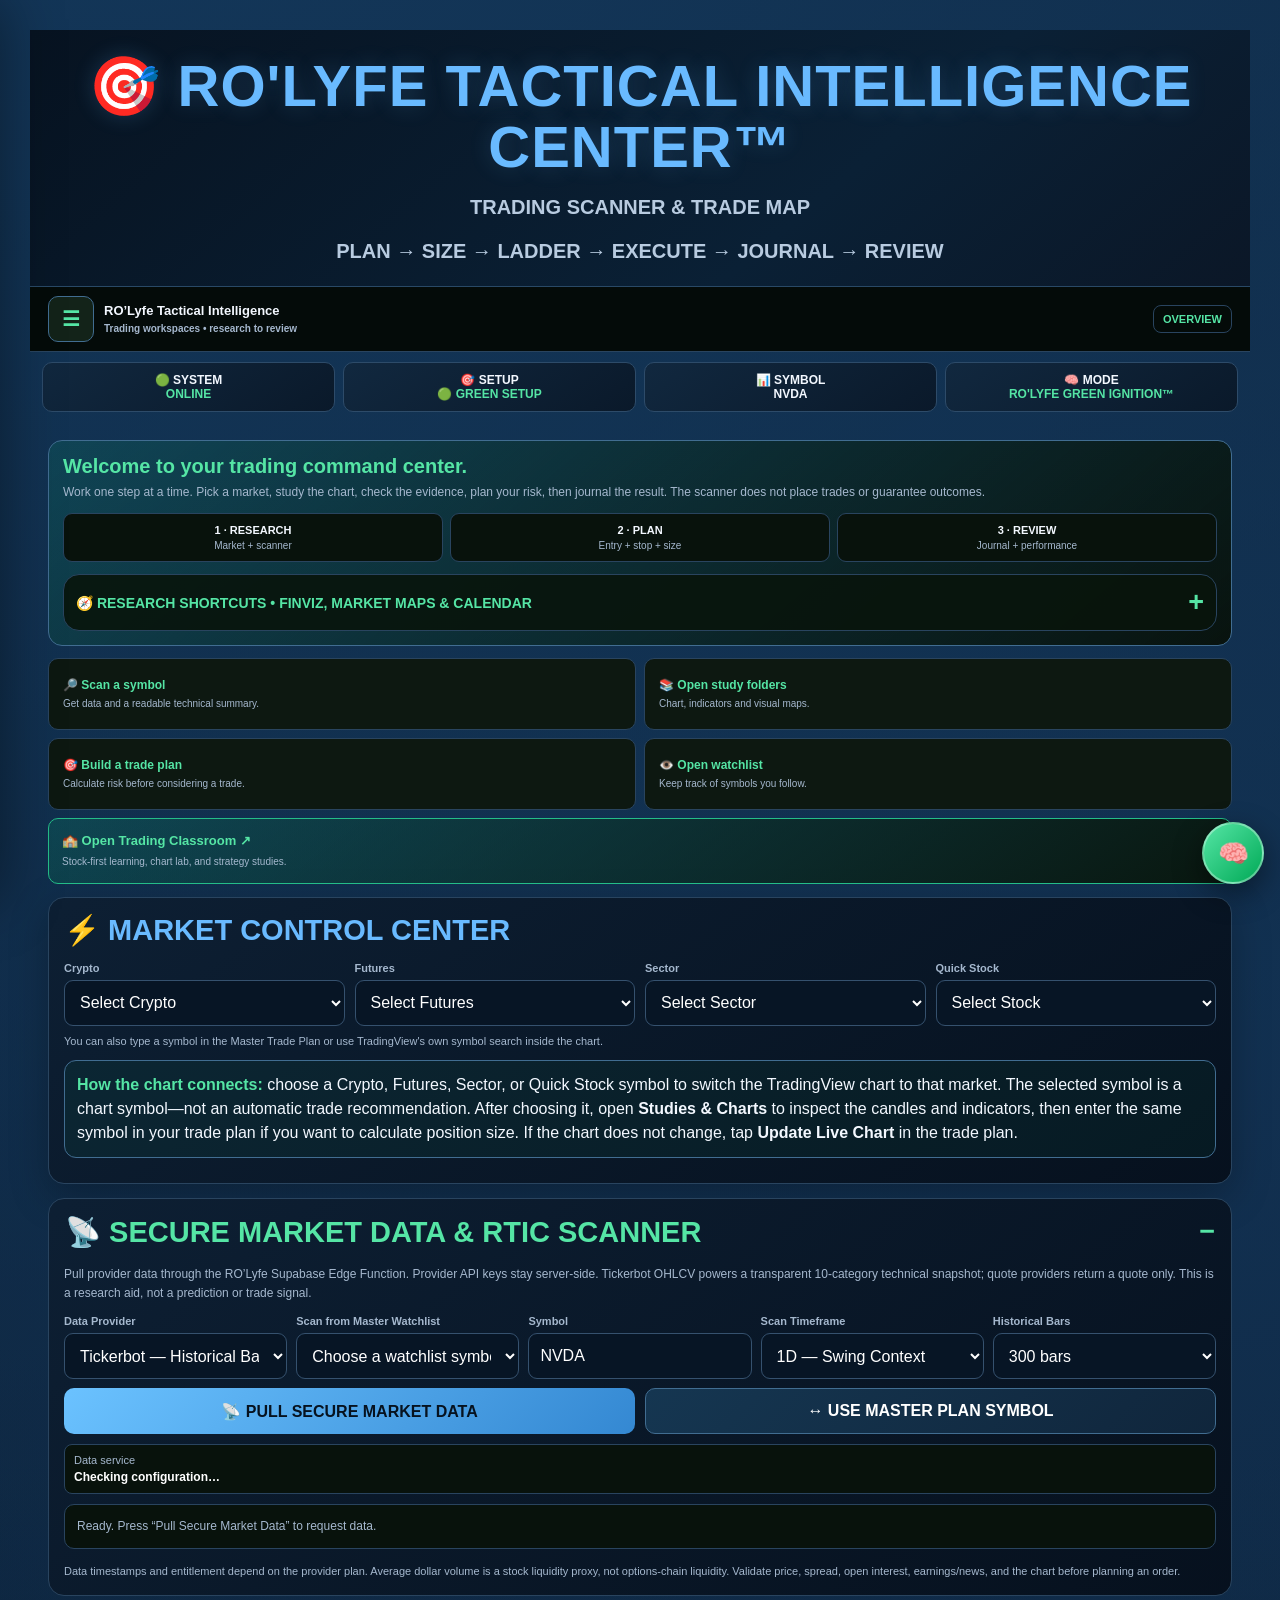
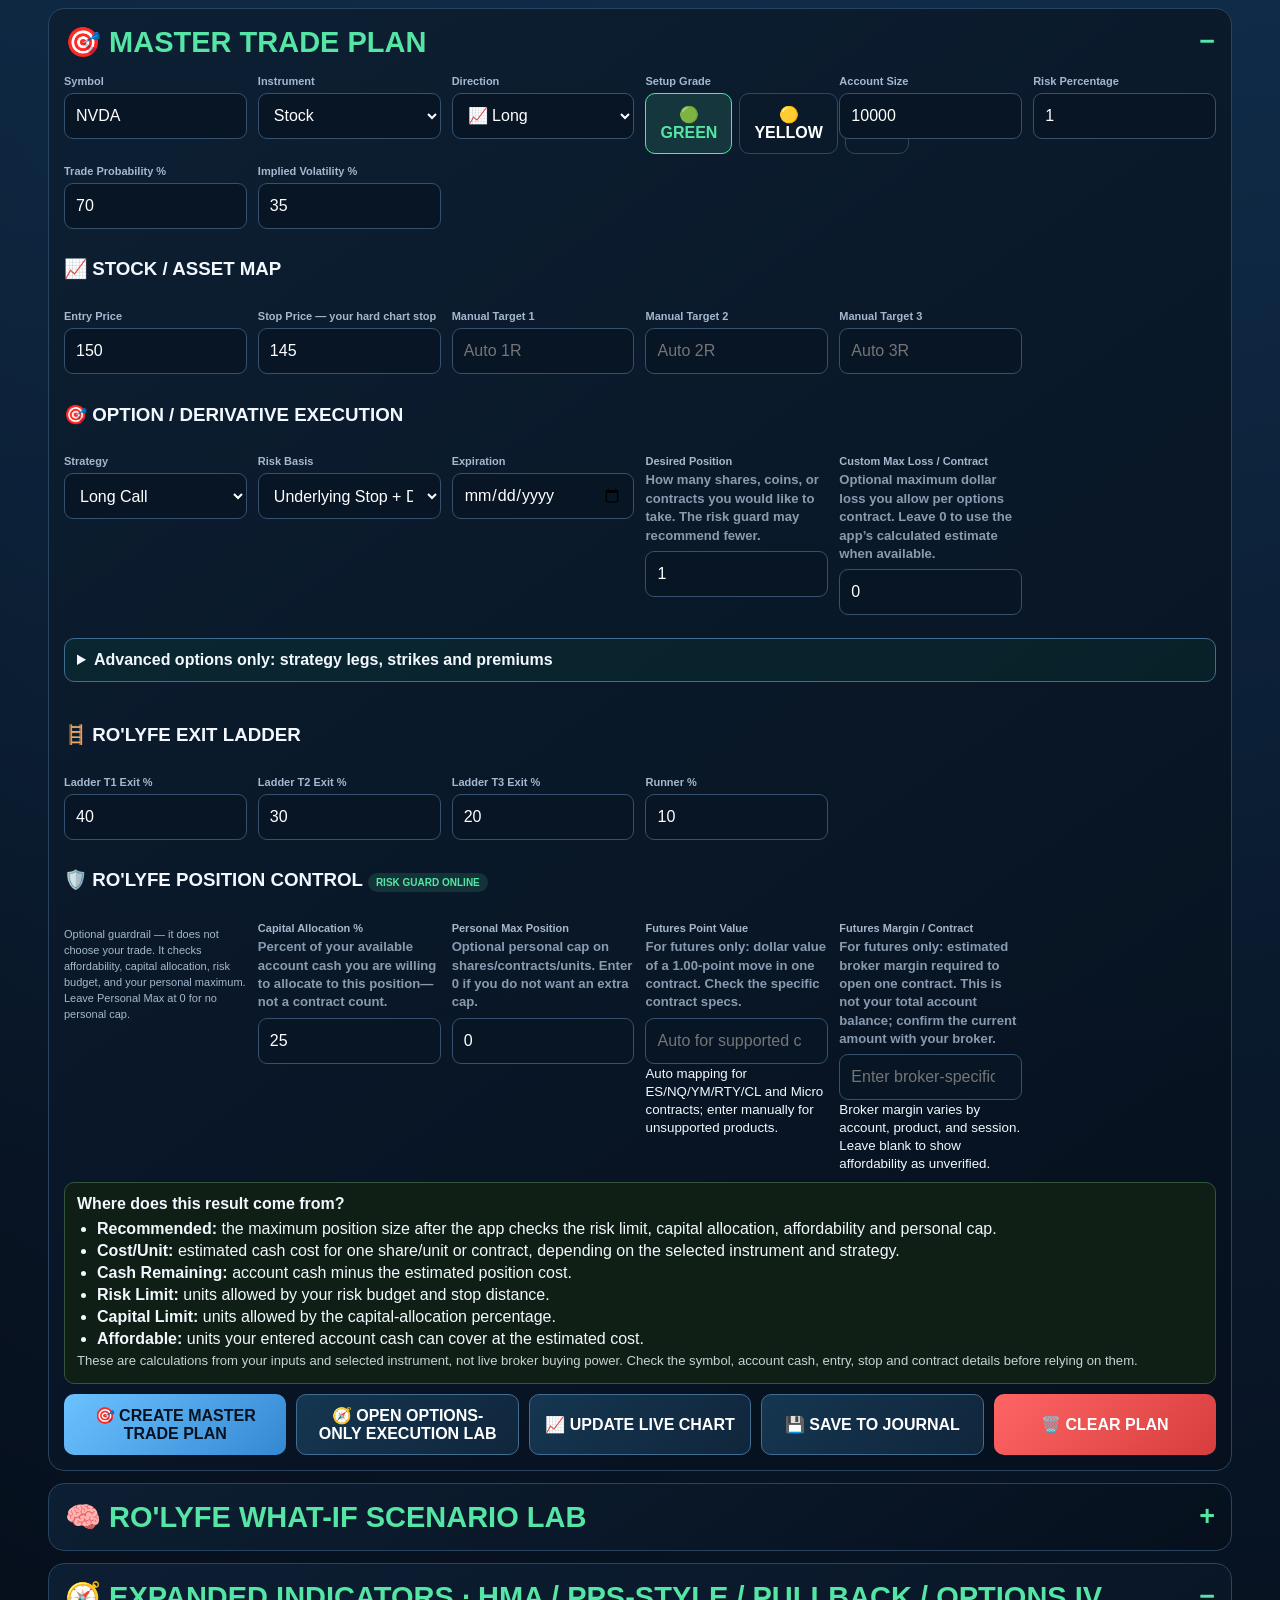
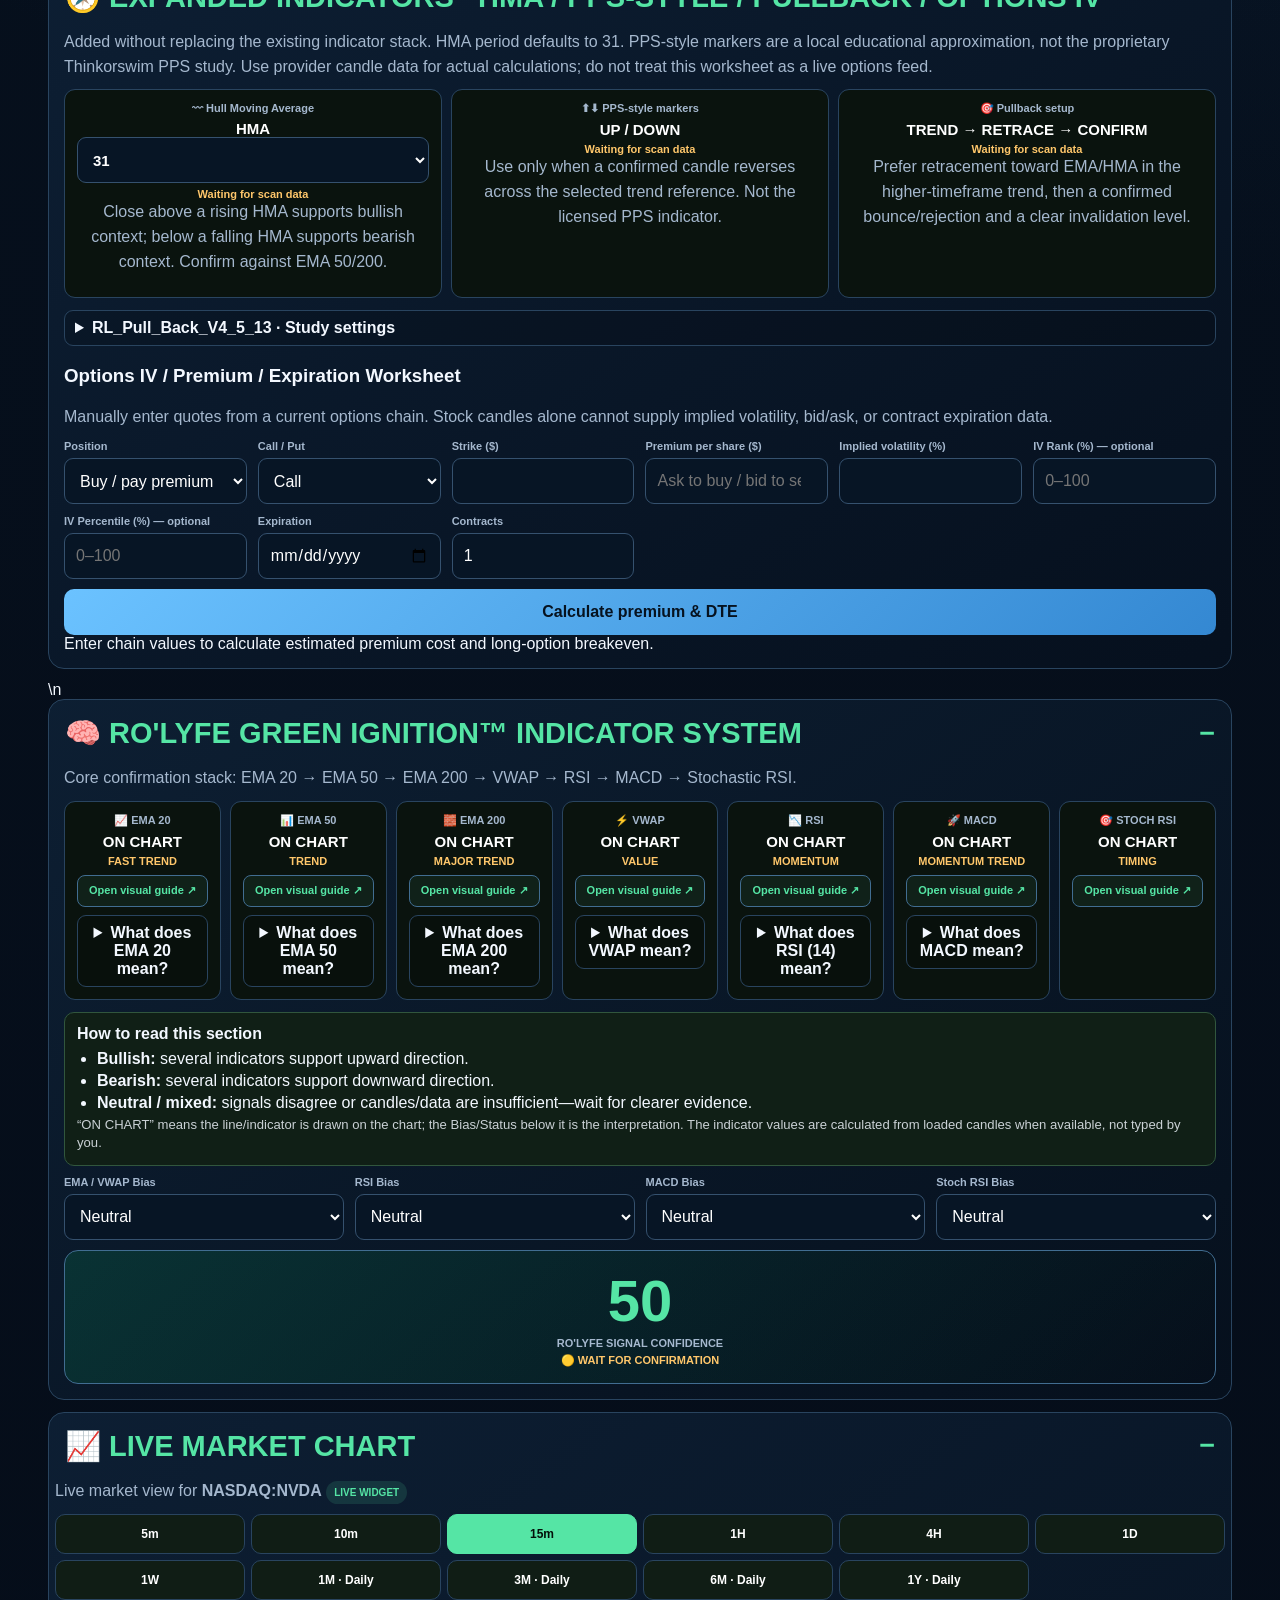
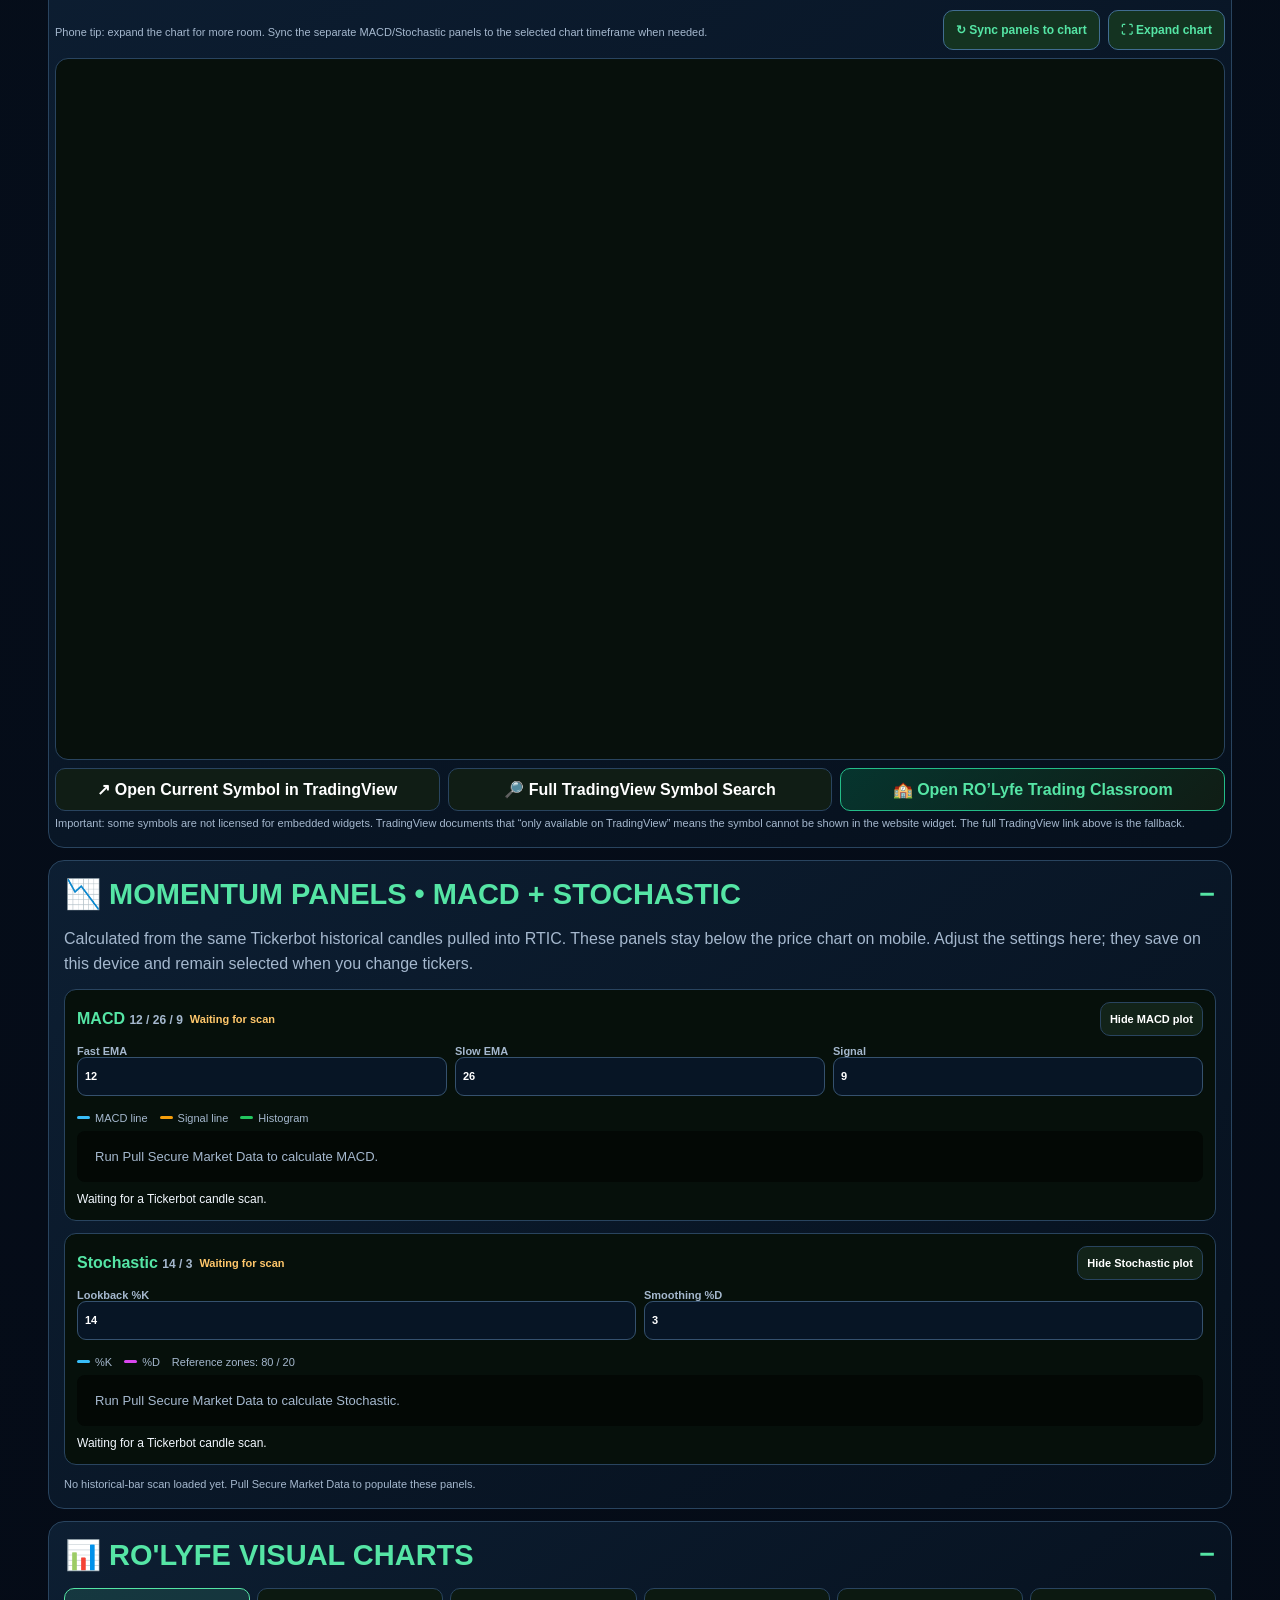
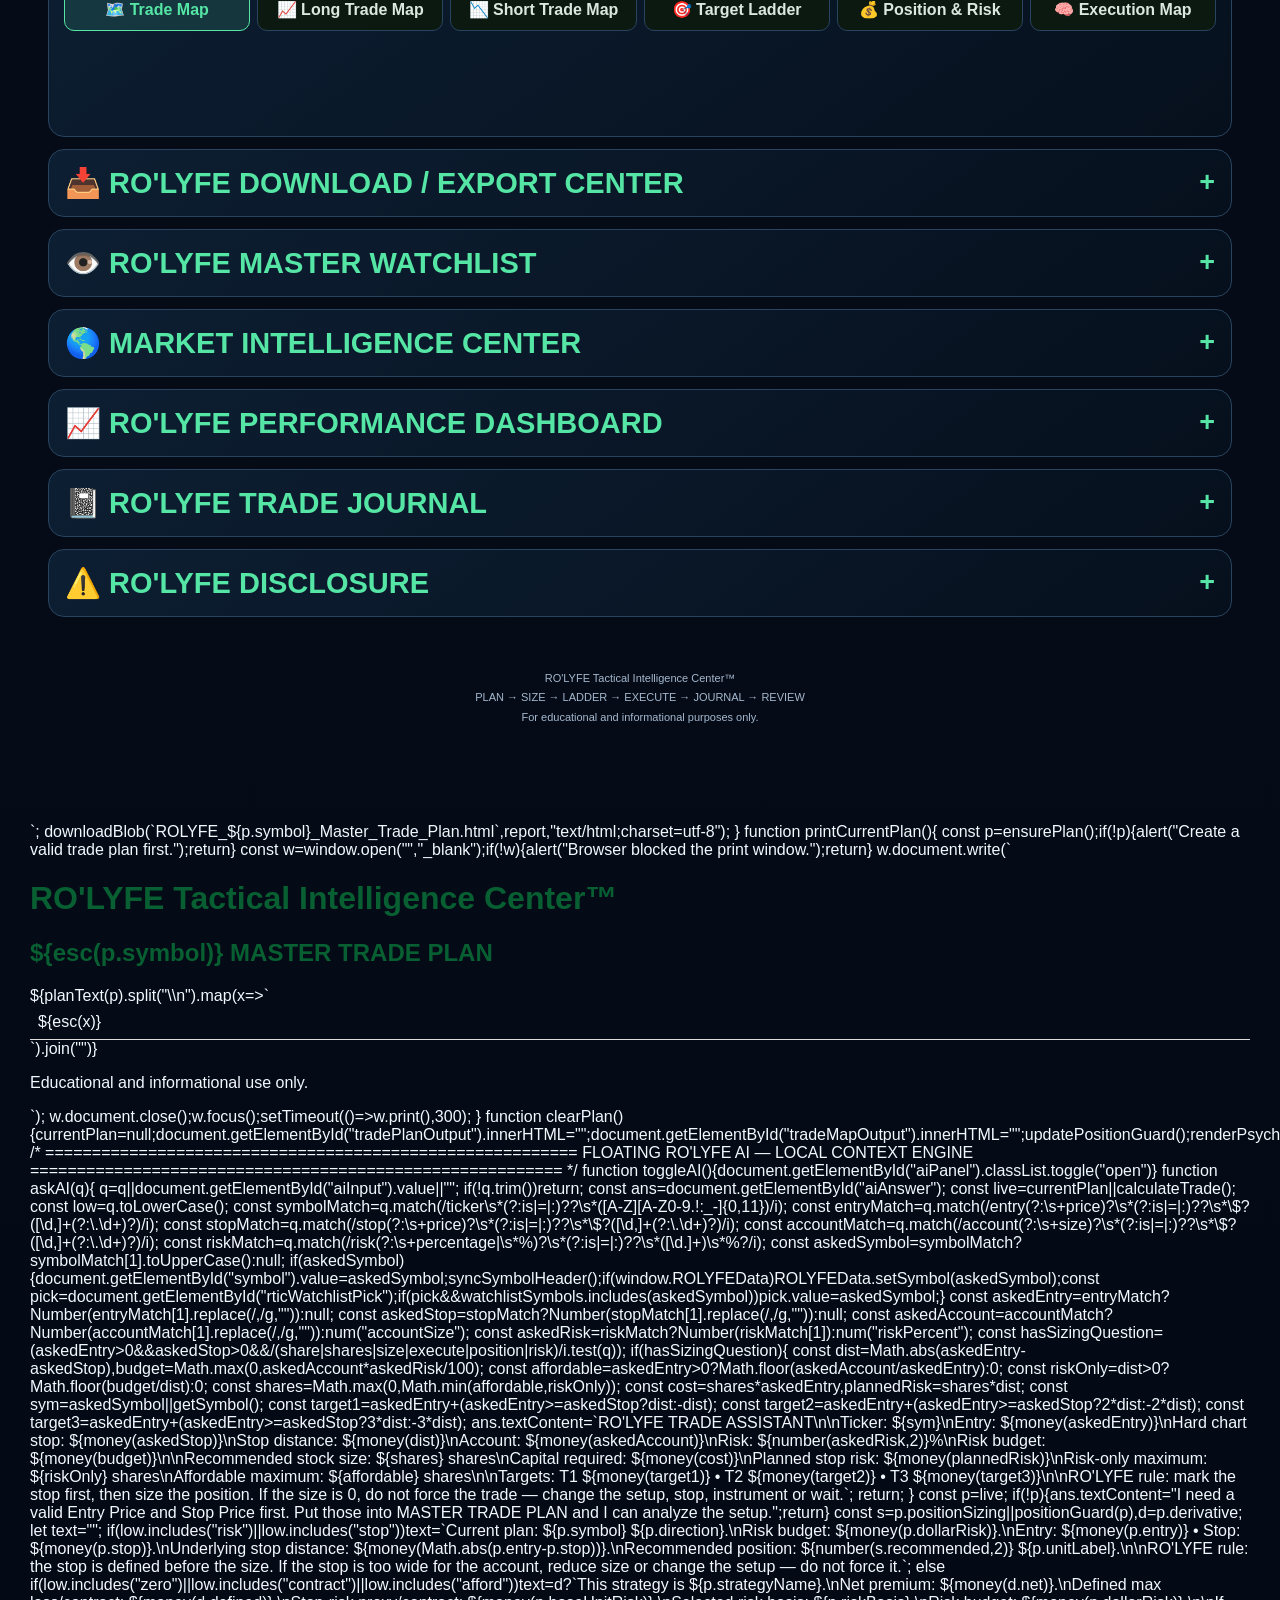
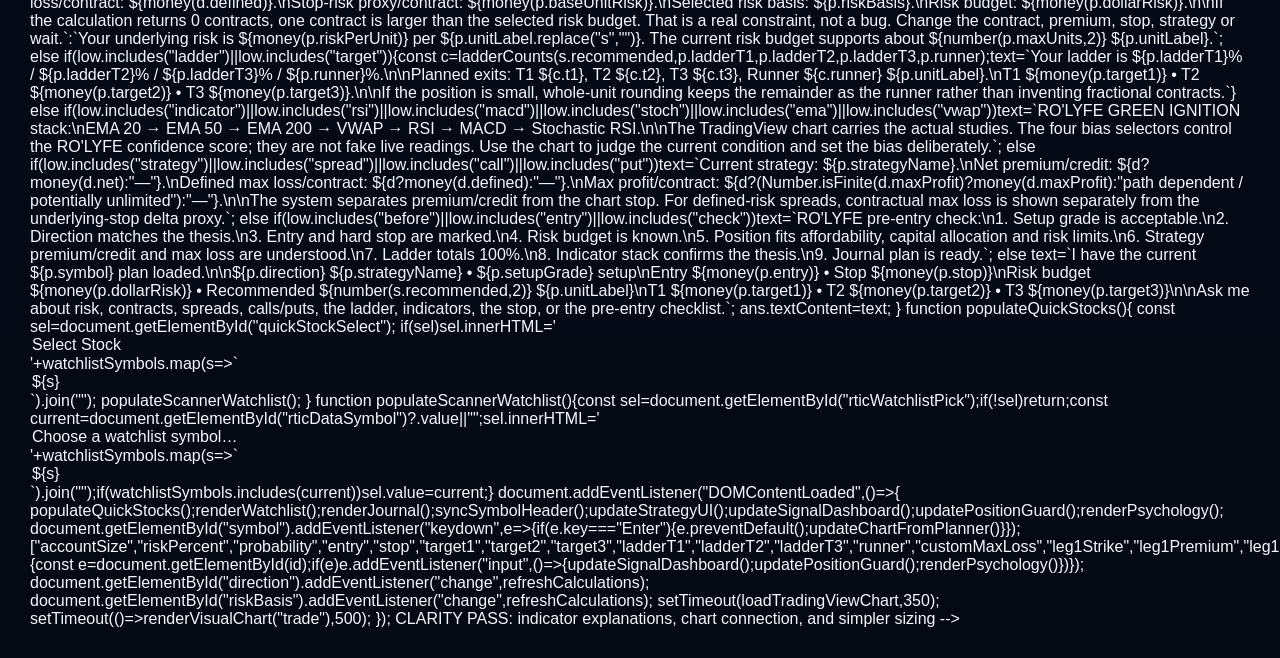
==== index.html @ 20ea87b5 "Warn when futures broker margin has not been verified" ====
<!DOCTYPE html>
<html lang="en">
<head>
<meta charset="UTF-8">
<meta name="viewport" content="width=device-width, initial-scale=1, viewport-fit=cover">
<meta name="theme-color" content="#071321">
<meta name="description" content="RO'LYFE Tactical Intelligence Center — Trading Scanner & Trade Map. Plan, Size, Ladder, Execute, Journal, Review.">
<title>RO'LYFE Tactical Intelligence Center™ — Trading Scanner &amp; Trade Map</title>

<style>
*{box-sizing:border-box}
html,body{margin:0;padding:0;width:100%;max-width:100%;overflow-x:hidden}
:root{
 --bg:#050a07;--panel:#0d1811;--panel2:#132319;--panel3:#182b1e;
 --border:#294234;--border2:#39704b;--green:#00e676;--green2:#00b85c;
 --greenSoft:rgba(0,230,118,.12);--yellow:#ffd54f;--yellowSoft:rgba(255,213,79,.12);
 --red:#ff5c5c;--redSoft:rgba(255,92,92,.12);--blue:#4da3ff;
 --text:#f4f8f5;--muted:#99a79f
}
body{background:radial-gradient(circle at top,#143525 0%,#09150f 35%,#030604 100%);color:var(--text);font-family:Arial,Helvetica,sans-serif}
button,input,select,textarea{font:inherit}
button{cursor:pointer}
.app-header{padding:26px 14px 20px;text-align:center;background:linear-gradient(180deg,#07100c,#08130e);border-bottom:1px solid var(--border)}
.logo-title{margin:0;color:var(--green);font-size:clamp(26px,8vw,58px);line-height:1.05;font-weight:900;letter-spacing:1px}
.logo-subtitle{margin:14px 0 0;color:#b6c1ba;font-size:clamp(12px,3.8vw,20px);font-weight:800;line-height:1.5}
.status-bar{width:min(1450px,100%);margin:auto;padding:10px 12px;display:grid;grid-template-columns:repeat(auto-fit,minmax(145px,1fr));gap:8px}
.status-item{padding:10px;text-align:center;background:rgba(19,35,25,.88);border:1px solid var(--border);border-radius:10px;font-size:12px;font-weight:800}
.status-green{color:var(--green)}.status-yellow{color:var(--yellow)}.status-red{color:var(--red)}
.container{width:min(1450px,100%);margin:auto;padding:10px}
.card,.trade-plan-card,.trade-map,.psychology-card,.download-card,.disclosure-card{width:100%;margin-bottom:14px;padding:15px;background:linear-gradient(145deg,rgba(15,28,20,.98),rgba(6,13,9,.98));border:1px solid var(--border);border-radius:16px;box-shadow:0 12px 38px rgba(0,0,0,.25);overflow:hidden}
.card h2,.trade-plan-card h2,.psychology-card h2,.download-card h2,.disclosure-card h2{margin:0 0 15px;color:var(--green);font-size:clamp(19px,5vw,29px)}
.card h3{margin:10px 0 12px;color:var(--green)}
details.section-drop{margin-bottom:14px;border:1px solid var(--border);border-radius:16px;background:linear-gradient(145deg,rgba(15,28,20,.98),rgba(6,13,9,.98));overflow:hidden}
details.section-drop>summary{list-style:none;cursor:pointer;padding:16px;color:var(--green);font-size:clamp(19px,5vw,29px);font-weight:900;display:flex;align-items:center;justify-content:space-between;gap:10px}
details.section-drop>summary::-webkit-details-marker{display:none}
details.section-drop>summary:after{content:"+";font-size:27px}
details.section-drop[open]>summary:after{content:"−"}
.drop-body{padding:0 15px 15px}
.market-control-bar,.form-grid,.action-grid,.scenario-grid,.link-grid,.guard-grid,.whatif-controls{display:grid;gap:10px}
.market-control-bar{grid-template-columns:repeat(auto-fit,minmax(150px,1fr));margin-bottom:8px}
.form-grid{grid-template-columns:repeat(auto-fit,minmax(180px,1fr));gap:11px}
.full-width{grid-column:1/-1}
label{display:block;margin:0 0 6px;color:var(--muted);font-size:11px;font-weight:900}
input,select,textarea{width:100%;min-width:0;min-height:46px;padding:11px;background:#07100c;border:1px solid var(--border);border-radius:9px;color:#fff;outline:none}
textarea{min-height:100px;resize:vertical}
input:focus,select:focus,textarea:focus{border-color:var(--green);box-shadow:0 0 0 3px rgba(0,230,118,.1)}
.setup-options{display:grid;grid-template-columns:repeat(3,1fr);gap:7px}
button{width:100%;min-height:46px;margin-top:10px;padding:11px 14px;border:0;border-radius:10px;font-weight:900;transition:.16s}
button:hover{opacity:.92;transform:translateY(-1px)}
.setup-btn{margin:0;background:#09130d;color:#fff;border:1px solid var(--border)}
.active-green{border-color:var(--green)!important;background:var(--greenSoft)!important;color:var(--green)!important}
.active-yellow{border-color:var(--yellow)!important;background:var(--yellowSoft)!important;color:var(--yellow)!important}
.active-red{border-color:var(--red)!important;background:var(--redSoft)!important;color:var(--red)!important}
.primary-btn{background:linear-gradient(135deg,var(--green),var(--green2));color:#041009}
.secondary-btn{background:#173323;color:#fff;border:1px solid var(--border2)}
.danger-btn{background:linear-gradient(135deg,#ff6565,#d63d3d);color:#fff}
.action-grid{grid-template-columns:repeat(auto-fit,minmax(180px,1fr));margin-top:9px}
.action-grid button{margin:0}
.help{margin:5px 0 0;color:var(--muted);font-size:11px;line-height:1.45}
.badge{display:inline-block;padding:4px 8px;border-radius:20px;font-size:10px;font-weight:900}
.badge-green{color:var(--green);background:var(--greenSoft)}
.badge-yellow{color:var(--yellow);background:var(--yellowSoft)}
.badge-red{color:var(--red);background:var(--redSoft)}
.indicator-grid{display:grid;grid-template-columns:repeat(auto-fit,minmax(145px,1fr));gap:9px;margin-bottom:12px}
.indicator-card{padding:12px;background:#0a130e;border:1px solid var(--border);border-radius:11px;text-align:center}
.indicator-name{display:block;color:var(--muted);font-size:11px;font-weight:900}
.indicator-value{display:block;margin-top:6px;color:#fff;font-size:15px;font-weight:900}
.indicator-status{display:block;margin-top:5px;font-size:11px;font-weight:900}
.bullish{color:var(--green)}.bearish{color:var(--red)}.neutral{color:var(--yellow)}
.signal-score{padding:16px;text-align:center;border-radius:14px;background:linear-gradient(135deg,rgba(0,230,118,.12),rgba(0,0,0,.08));border:1px solid var(--border2)}
.signal-score-number{display:block;color:var(--green);font-size:clamp(34px,10vw,58px);font-weight:900}
.signal-score-label{display:block;margin-top:3px;color:var(--muted);font-size:11px;font-weight:900}
.timeframe-bar{display:grid;grid-template-columns:repeat(6,1fr);gap:6px;margin:10px 0}
.tf-btn{margin:0;min-height:40px;padding:7px;background:#101d15;color:#fff;border:1px solid var(--border);font-size:12px}
.tf-btn.active{background:var(--green);color:#041009;border-color:var(--green)}
.chart-description{margin:0 0 10px;color:var(--muted);line-height:1.55}
.tradingview-shell{height:720px;min-width:0;overflow:hidden;background:#07100c;border:1px solid var(--border);border-radius:13px}
.tradingview-widget-container{height:100%;width:100%}
.tradingview-widget-container__widget{height:100%;width:100%}
.chart-fallback{padding:30px;text-align:center;color:var(--muted);line-height:1.6}
.chart-fallback strong{color:var(--red)}
.chart-actions{display:grid;grid-template-columns:repeat(auto-fit,minmax(180px,1fr));gap:8px;margin-top:8px}
.chart-actions a{display:block;text-decoration:none;text-align:center;padding:11px;border-radius:10px;background:#101d15;border:1px solid var(--border);color:#fff;font-weight:900}
.chart-actions a:hover{border-color:var(--green)}
.trade-plan-card{border-color:var(--green2)}
.trade-plan-card h2{text-align:center}
.plan-status{padding:9px;text-align:center;border-radius:9px;font-weight:900;margin-bottom:12px}
.plan-section{margin-bottom:10px;padding:13px;background:#122018;border:1px solid var(--border);border-radius:11px}
.plan-section h3{margin:0 0 10px;font-size:15px}
.data-row{display:flex;justify-content:space-between;gap:14px;padding:8px 0;border-bottom:1px solid rgba(255,255,255,.06)}
.data-row:last-child{border-bottom:none}
.data-row span{color:var(--muted)}.data-row strong{color:#fff;text-align:right}
.ladder-grid{display:grid;grid-template-columns:repeat(auto-fit,minmax(120px,1fr));gap:7px}
.ladder-box{padding:11px;text-align:center;background:#09120d;border:1px solid var(--border);border-radius:9px}
.ladder-box strong{display:block;color:var(--green);font-size:15px}.ladder-box span{display:block;margin-top:4px;color:var(--muted);font-size:10px}
.system-rule{padding:12px;text-align:center;color:var(--green);background:var(--greenSoft);border-radius:9px;font-weight:800;line-height:1.55}
.visual-charts{border:1px solid var(--border2)!important;background:linear-gradient(145deg,rgba(8,24,15,.98),rgba(5,10,7,.98))!important}
.visual-chart-nav{display:grid;grid-template-columns:repeat(auto-fit,minmax(145px,1fr));gap:7px;margin-bottom:10px}
.visual-chart-btn{margin:0;min-height:43px;background:#0c1911;border:1px solid var(--border);color:#dce7df}
.visual-chart-btn.active{border-color:var(--green);background:var(--greenSoft);color:var(--green)}
.visual-output{min-height:80px}
.visual-card{padding:14px;background:#09140e;border:1px solid var(--border);border-radius:12px;margin-top:9px}
.visual-card h3{margin:0 0 10px;color:var(--green);font-size:19px}
.visual-sub{color:var(--muted);font-size:11px;line-height:1.5;margin-bottom:12px}
.map-levels{display:flex;flex-direction:column;gap:8px}
.map-level{display:flex;justify-content:space-between;gap:10px;padding:13px;border-radius:9px;font-weight:900}
.map-stop{background:var(--redSoft);border:1px solid rgba(255,92,92,.3);color:var(--red)}
.map-entry{background:rgba(255,255,255,.07);border:1px solid rgba(255,255,255,.2);color:#fff}
.map-target{background:var(--greenSoft);border:1px solid rgba(0,230,118,.25);color:var(--green)}
.map-arrow{text-align:center;color:var(--muted);font-size:18px}
.watchlist-search{margin-bottom:9px}.watchlist{display:grid;grid-template-columns:repeat(auto-fit,minmax(85px,1fr));gap:7px}
.watch-item{min-height:43px;margin:0;padding:7px;background:#0b160f;border:1px solid var(--border);color:#fff;font-size:11px}
.watch-item:hover{border-color:var(--green)}
.link-grid{grid-template-columns:repeat(auto-fit,minmax(220px,1fr))}
.market-link{display:block;padding:13px;background:#101d15;border:1px solid var(--border);border-radius:10px;color:#fff;text-decoration:none;font-size:13px;font-weight:900;line-height:1.45}
.market-link:hover{border-color:var(--green)}
.market-link span{display:block;margin-top:4px;color:var(--muted);font-size:10px;font-weight:normal}
.psychology-card{border-color:#765f18;background:linear-gradient(145deg,rgba(27,24,10,.98),rgba(7,13,9,.98))}
.psychology-intro,.download-note,.disclosure-note{color:#c7cec9;line-height:1.6;font-size:12px}
.scenario-grid{grid-template-columns:repeat(auto-fit,minmax(230px,1fr))}
.scenario{padding:13px;background:#0c160f;border:1px solid var(--border);border-radius:12px}
.scenario h3{margin:0 0 7px;color:var(--yellow);font-size:14px}
.scenario p{margin:0 0 9px;color:var(--muted);font-size:11px;line-height:1.45}
.scenario-result{padding:10px;background:#07100c;border-radius:9px;line-height:1.6;font-size:12px}
.whatif-controls{grid-template-columns:repeat(auto-fit,minmax(170px,1fr));margin-bottom:10px}
.callout{padding:12px;border-radius:9px;background:rgba(77,163,255,.1);border:1px solid rgba(77,163,255,.3);color:#dceeff;line-height:1.5;font-size:12px}
.guard-grid{grid-template-columns:repeat(auto-fit,minmax(170px,1fr))}
.guard-card{margin-top:12px;padding:13px;background:#0a130e;border:1px solid var(--border);border-radius:11px}
.guard-status{padding:12px;border-radius:9px;font-weight:900;line-height:1.5}
.guard-safe{background:var(--greenSoft);border:1px solid var(--green);color:var(--green)}
.guard-warning{background:var(--yellowSoft);border:1px solid var(--yellow);color:var(--yellow)}
.guard-danger{background:var(--redSoft);border:1px solid var(--red);color:var(--red)}
.guard-limits{display:grid;grid-template-columns:repeat(auto-fit,minmax(120px,1fr));gap:7px;margin-top:8px}
.guard-limit{padding:9px;background:#07100c;border:1px solid var(--border);border-radius:8px}
.guard-limit span{display:block;color:var(--muted);font-size:9px;font-weight:900}.guard-limit strong{display:block;margin-top:4px;font-size:13px}
.metric-grid{display:grid;grid-template-columns:repeat(auto-fit,minmax(145px,1fr));gap:8px}
.metric-card{padding:11px;background:#0a130e;border:1px solid var(--border);border-radius:9px}
.metric-card span{display:block;color:var(--muted);font-size:10px;font-weight:900}.metric-card strong{display:block;margin-top:5px;font-size:16px}
.performance-blocks{display:grid;grid-template-columns:repeat(auto-fit,minmax(220px,1fr));gap:9px;margin-top:10px}
.performance-block{padding:12px;background:#0a130e;border:1px solid var(--border);border-radius:10px}
.performance-block h3{margin:0 0 9px;color:var(--green);font-size:14px}
.journal-empty{padding:24px;text-align:center;color:var(--muted);background:#0a130e;border-radius:10px}
.journal-entry{margin-bottom:9px;padding:12px;background:#0d1811;border:1px solid var(--border);border-radius:11px}
.journal-entry summary{cursor:pointer}
.journal-form{display:grid;grid-template-columns:repeat(auto-fit,minmax(160px,1fr));gap:8px;margin-top:10px}
.outcome-status{margin-top:9px;padding:10px;border-radius:9px;background:#07100c;color:#fff;font-size:11px}
.outcome-status.win{border:1px solid var(--green);color:var(--green)}
.outcome-status.loss{border:1px solid var(--red);color:var(--red)}
.disclosure-card{border-color:#5c6540}.disclosure-card strong{color:#fff}
.small-muted{color:var(--muted);font-size:10px;line-height:1.5}
.app-footer{padding:22px 14px 95px;text-align:center;color:var(--muted);font-size:11px;line-height:1.8}
.hidden{display:none!important}


/* Secure server-side market data + transparent RTIC scan */
.rtic-data-intro{color:var(--muted);font-size:12px;line-height:1.6;margin:0 0 12px}
.rtic-data-controls{display:grid;grid-template-columns:repeat(auto-fit,minmax(175px,1fr));gap:9px}
.rtic-data-status{padding:12px;border:1px solid var(--border);border-radius:10px;background:#08120c;color:var(--muted);font-size:12px;line-height:1.55;margin:10px 0}
.rtic-data-status.good{border-color:var(--green2);color:#d8ffeb}.rtic-data-status.warn{border-color:var(--yellow);color:#ffeaa0}.rtic-data-status.bad{border-color:var(--red);color:#ffc6c6}
.rtic-provider-list{display:grid;grid-template-columns:repeat(auto-fit,minmax(135px,1fr));gap:7px;margin:10px 0}
.rtic-provider{padding:9px;background:#08120c;border:1px solid var(--border);border-radius:8px;font-size:11px;color:var(--muted)}
.rtic-provider strong{display:block;margin-top:4px;color:#fff;font-size:12px}
.rtic-data-metrics{display:grid;grid-template-columns:repeat(auto-fit,minmax(135px,1fr));gap:8px;margin-top:10px}
.rtic-data-metric{padding:12px;background:#0a130e;border:1px solid var(--border);border-radius:10px;min-width:0}
.rtic-data-metric span{display:block;color:var(--muted);font-size:10px;font-weight:900}
.rtic-data-metric strong{display:block;margin-top:5px;color:#fff;font-size:18px;overflow-wrap:anywhere}
.rtic-scan-score{border-color:var(--border2);background:linear-gradient(145deg,rgba(0,230,118,.08),rgba(4,12,7,.97))}
.rtic-scan-list{display:grid;grid-template-columns:repeat(auto-fit,minmax(210px,1fr));gap:7px;margin-top:10px}
.rtic-scan-row{display:flex;justify-content:space-between;align-items:center;gap:10px;padding:10px;background:#08120c;border:1px solid var(--border);border-radius:8px;font-size:11px}
.rtic-vote{font-weight:900;white-space:nowrap}.rtic-vote.bullish{color:var(--green)}.rtic-vote.bearish{color:var(--red)}.rtic-vote.neutral{color:var(--yellow)}
@media(max-width:420px){.rtic-data-controls,.rtic-data-metrics{grid-template-columns:1fr 1fr}.rtic-data-metric strong{font-size:16px}}

/* Floating RO'LYFE AI */
.ai-fab{position:fixed;right:16px;bottom:16px;z-index:9999;width:62px;height:62px;min-height:62px;margin:0;padding:0;border-radius:50%;background:linear-gradient(135deg,var(--green),#00a956);color:#041009;border:2px solid rgba(255,255,255,.35);box-shadow:0 10px 30px rgba(0,0,0,.45);font-size:25px}
.ai-fab:hover{transform:scale(1.04)}
.ai-panel{position:fixed;right:16px;bottom:88px;z-index:9998;width:min(390px,calc(100vw - 24px));max-height:min(78vh,720px);display:none;flex-direction:column;background:#07100c;border:1px solid var(--border2);border-radius:16px;box-shadow:0 20px 60px rgba(0,0,0,.6);overflow:hidden}
.ai-panel.open{display:flex}
.ai-head{padding:12px 14px;background:#0d1811;border-bottom:1px solid var(--border);display:flex;justify-content:space-between;align-items:center}
.ai-head strong{color:var(--green)}.ai-subtitle{margin-left:auto;margin-right:8px;color:var(--muted);font-size:9px;font-weight:800}.ai-close{width:auto;min-height:34px;margin:0;padding:6px 10px;background:transparent;color:#fff;border:1px solid var(--border)}
.ai-body{padding:12px;overflow:auto}
.ai-quick{display:grid;grid-template-columns:repeat(2,1fr);gap:6px;margin-bottom:8px}
.ai-quick button{margin:0;min-height:38px;padding:7px;font-size:10px;background:#101d15;color:#fff;border:1px solid var(--border)}
.ai-answer{min-height:90px;padding:10px;background:#0c160f;border:1px solid var(--border);border-radius:9px;color:#dce7df;font-size:12px;line-height:1.55;margin-bottom:8px;white-space:pre-wrap}
.ai-input-row{display:grid;grid-template-columns:1fr 80px;gap:7px}
.ai-input-row button{margin:0}

/* mobile */
@media(max-width:700px){
 .container{padding:7px}
 .card,.trade-plan-card,.trade-map,.psychology-card,.download-card,.disclosure-card{padding:12px;border-radius:13px}
 .status-bar{grid-template-columns:repeat(2,1fr);padding:7px}
 .setup-options{grid-template-columns:1fr}
 .timeframe-bar{grid-template-columns:repeat(3,1fr)}
 .tradingview-shell{height:720px}
 .data-row{flex-direction:column;gap:3px}.data-row strong{text-align:left}
 .ai-panel{right:12px;bottom:86px}
}
@media(max-width:380px){
 .status-bar{grid-template-columns:1fr}
 .timeframe-bar{grid-template-columns:repeat(2,1fr)}
 .tradingview-shell{height:650px}
}

/* RO'Lyfe workspace navigation — compact, full-screen workspaces */
body{padding-bottom:env(safe-area-inset-bottom)}
.rtic-topbar{position:sticky;top:0;z-index:1000;display:flex;align-items:center;gap:10px;padding:9px 12px;background:rgba(5,10,7,.96);backdrop-filter:blur(14px);border-bottom:1px solid var(--border)}
.rtic-menu-btn{width:46px;min-width:46px;margin:0;padding:8px;font-size:20px;background:#132319;border:1px solid var(--border2);color:var(--green)}
.rtic-top-title{min-width:0;flex:1;font-weight:900;font-size:13px;line-height:1.3}.rtic-top-title span{display:block;color:var(--muted);font-size:10px;font-weight:600;margin-top:2px}
.rtic-view-label{padding:7px 9px;border:1px solid var(--border);border-radius:8px;color:var(--green);font-size:11px;font-weight:900;white-space:nowrap}
.rtic-scrim{position:fixed;inset:0;z-index:1100;background:rgba(0,0,0,.66);opacity:0;pointer-events:none;transition:opacity .2s}
.rtic-scrim.open{opacity:1;pointer-events:auto}
.rtic-sidebar{position:fixed;z-index:1101;inset:0 auto 0 0;width:min(86vw,330px);padding:15px;background:#07100c;border-right:1px solid var(--border2);transform:translateX(-105%);transition:transform .23s;overflow-y:auto;box-shadow:18px 0 55px rgba(0,0,0,.4)}
.rtic-sidebar.open{transform:translateX(0)}
.rtic-sidebar-head{display:flex;justify-content:space-between;align-items:center;gap:10px;margin-bottom:16px;padding-bottom:14px;border-bottom:1px solid var(--border)}
.rtic-sidebar-head strong{color:var(--green);font-size:14px}.rtic-sidebar-head button{width:42px;margin:0}
.rtic-nav-group{margin:13px 0 6px;color:var(--muted);font-size:10px;letter-spacing:1.4px;font-weight:900}
.rtic-nav-link{display:flex;align-items:center;gap:11px;width:100%;margin:5px 0;padding:12px;text-align:left;background:#0d1811;border:1px solid transparent;color:var(--text);font-size:13px}
.rtic-nav-link .rtic-nav-icon{width:24px;text-align:center;font-size:18px}
.rtic-nav-link small{display:block;margin-top:3px;color:var(--muted);font-size:10px;font-weight:500}
.rtic-nav-link.active{border-color:var(--green2);background:var(--greenSoft);color:var(--green)}
.rtic-workspace-intro{padding:14px;margin:0 0 12px;border:1px solid var(--border2);border-radius:14px;background:linear-gradient(140deg,rgba(0,230,118,.10),rgba(8,18,12,.96))}
.rtic-workspace-intro h2{margin:0 0 5px;color:var(--green);font-size:20px}.rtic-workspace-intro p{margin:0;color:var(--muted);font-size:12px;line-height:1.55}
.rtic-step-row{display:grid;grid-template-columns:repeat(3,minmax(0,1fr));gap:7px;margin-top:12px}
.rtic-step{padding:10px 7px;text-align:center;background:#08120c;border:1px solid var(--border);border-radius:9px;font-size:11px;font-weight:900}
.rtic-step span{display:block;color:var(--muted);font-size:10px;font-weight:500;margin-top:4px}
.rtic-quick-actions{display:grid;grid-template-columns:repeat(2,minmax(0,1fr));gap:8px;margin-bottom:13px}
.rtic-quick-actions button{margin:0;text-align:left;min-height:72px;background:#0d1811;border:1px solid var(--border);color:#fff}
.rtic-quick-actions button strong{display:block;color:var(--green);font-size:12px}.rtic-quick-actions button span{display:block;color:var(--muted);font-size:10px;font-weight:500;margin-top:5px;line-height:1.4}
.rtic-section-hidden{display:none!important}
.container{width:100%;max-width:1500px;padding:clamp(8px,1.5vw,18px);margin:0 auto}
.container>section,.container>details{width:100%;max-width:100%}
.container details.section-drop{margin-bottom:12px}
.rtic-home-only{display:none}
@media(min-width:950px){.rtic-sidebar{width:320px}.container{padding:18px}.rtic-topbar{padding-left:18px;padding-right:18px}}
@media(max-width:480px){.rtic-view-label{font-size:10px;padding:7px}.rtic-top-title{font-size:12px}.rtic-step-row{grid-template-columns:1fr}.rtic-quick-actions{grid-template-columns:1fr 1fr}.logo-title{font-size:clamp(23px,7vw,35px)}.logo-subtitle{font-size:12px}}


/* Full-screen What-If Scenario Lab */
body.rtic-whatif-open{overflow:hidden!important}
details.rtic-whatif-modal{position:fixed!important;inset:0!important;z-index:15000!important;display:block!important;width:100vw!important;height:100dvh!important;max-width:none!important;overflow-y:auto!important;overscroll-behavior:contain;margin:0!important;padding:10px 12px calc(24px + env(safe-area-inset-bottom))!important;border:0!important;border-radius:0!important;background:radial-gradient(circle at top,#143525 0%,#07100c 48%,#030604 100%)!important;box-shadow:none!important}
details.rtic-whatif-modal>summary{position:sticky;top:0;z-index:4;display:flex;align-items:center;justify-content:space-between;gap:12px;padding:13px 10px;background:rgba(5,10,7,.97);border-bottom:1px solid var(--border2);font-size:14px}
details.rtic-whatif-modal .drop-body{width:100%;max-width:1100px;margin:0 auto;padding:12px 0 24px}
.rtic-whatif-modal-head{position:sticky;top:44px;z-index:3;display:flex;align-items:center;justify-content:space-between;gap:12px;margin:0 0 12px;padding:10px;background:rgba(7,16,12,.97);border:1px solid var(--border);border-radius:12px}
.rtic-whatif-modal-head strong{display:block;color:var(--green);font-size:12px}
.rtic-whatif-modal-head span{display:block;color:var(--muted);font-size:10px;margin-top:3px}
.rtic-whatif-modal-head button{flex:0 0 auto;width:auto;min-height:40px;margin:0;padding:8px 12px}
.rtic-whatif-modal .whatif-controls{grid-template-columns:repeat(auto-fit,minmax(min(100%,210px),1fr))}
.rtic-whatif-modal .scenario-grid{grid-template-columns:repeat(auto-fit,minmax(min(100%,280px),1fr))}
.rtic-whatif-modal .scenario{min-width:0}
@media(max-width:480px){details.rtic-whatif-modal{padding-left:9px!important;padding-right:9px!important}.rtic-whatif-modal-head{top:42px}.rtic-whatif-modal-head span{max-width:180px;line-height:1.4}}

/* Indicator pop-up and responsive chart containment */
.indicator-card{cursor:pointer;min-width:0;transition:border-color .15s,transform .15s}.indicator-card:hover,.indicator-card:focus{border-color:var(--green);outline:2px solid rgba(0,230,118,.25)}
.indicator-modal{display:none;position:fixed;inset:0;z-index:12000;align-items:center;justify-content:center;padding:14px}.indicator-modal.open{display:flex}.indicator-modal-backdrop{position:absolute;inset:0;background:rgba(0,0,0,.8)}.indicator-modal-card{position:relative;z-index:1;width:min(520px,100%);max-height:88dvh;overflow:auto;padding:18px;background:#08120d;border:1px solid var(--green);border-radius:18px;box-shadow:0 20px 70px #000}.indicator-modal-card h3{margin:4px 45px 14px 0;font-size:21px}.indicator-modal-card p{line-height:1.55}.indicator-modal-close{position:absolute;right:12px;top:12px;width:40px;min-height:40px;margin:0;padding:6px;background:#14231a;color:#fff}.indicator-modal-visual{min-height:120px;padding:8px;background:#050b08;border:1px solid var(--border);border-radius:12px;overflow:hidden}.indicator-modal-visual svg{display:block;width:100%;height:auto}.indicator-modal-note{color:var(--muted);font-size:11px}.eyebrow{color:var(--green);font-size:10px;font-weight:900;letter-spacing:.12em}
html,body{max-width:100%;overflow-x:hidden}.tradingview-shell{width:100%;max-width:100%;height:clamp(420px,70vh,700px);min-width:0;position:relative;overflow:hidden;contain:layout paint}.tradingview-widget-container,.tradingview-widget-container__widget{width:100%!important;max-width:100%!important;min-width:0!important;height:100%!important;overflow:hidden!important}.tradingview-widget-container iframe{width:100%!important;max-width:100%!important;border:0!important}.drop-body,.section-drop{min-width:0;max-width:100%}
@media(max-width:600px){.tradingview-shell{height:clamp(390px,64svh,540px);border-radius:8px}.indicator-grid{grid-template-columns:repeat(2,minmax(0,1fr))}.indicator-card{padding:10px 6px}.indicator-modal{padding:9px}.indicator-modal-card{padding:15px}}
.rtic-scan-dropdown{border-bottom:1px solid var(--border);margin:0}.rtic-scan-dropdown>summary{list-style:none;cursor:pointer;gap:10px}.rtic-scan-dropdown>summary::-webkit-details-marker{display:none}.rtic-scan-dropdown>summary:after{content:"＋";color:var(--green);font-weight:800;align-self:center}.rtic-scan-dropdown[open]>summary:after{content:"−"}.rtic-scan-dropdown .rtic-scan-row{border-bottom:0}.rtic-expand-hint{display:block;color:var(--muted);font-size:11px;margin-top:5px}.rtic-scan-explain{padding:12px 14px 14px;background:rgba(80,110,130,.09);border-top:1px solid var(--border);font-size:13px;line-height:1.55}.rtic-scan-explain p{margin:6px 0}.rtic-scan-current{padding:9px 10px;margin:0 0 10px;border-left:3px solid var(--green);background:rgba(60,190,120,.08);border-radius:0 8px 8px 0}.rtic-scan-current strong{color:var(--green)}.rtic-scan-explain .small-muted{font-size:11px}

/* Compact, accessible per-category indicator mini charts */
.rtic-mini-visual{margin:12px 0 10px;padding:10px;background:#06100a;border:1px solid var(--border);border-radius:10px;min-width:0;overflow:hidden}
.rtic-mini-visual svg{display:block;width:100%;height:100px;max-width:100%;overflow:visible}
.rtic-mini-caption{margin-top:5px;color:var(--muted);font-size:11px;line-height:1.45}
.rtic-scan-dropdown>summary:focus-visible{outline:2px solid var(--green);outline-offset:2px}
.rtic-atr-card{margin:10px 0;padding:12px;border:1px solid var(--border2);border-radius:11px;background:linear-gradient(145deg,rgba(12,30,18,.98),rgba(5,12,8,.98))}
.rtic-atr-price-row{display:flex;align-items:center;justify-content:space-between;gap:10px;padding:0 0 10px;border-bottom:1px solid var(--border);color:var(--muted);font-size:10px;font-weight:900}
.rtic-atr-price-row strong{color:var(--green);font-size:21px;white-space:nowrap}
.rtic-atr-grid{display:grid;grid-template-columns:repeat(2,minmax(0,1fr));gap:7px;margin-top:10px}
.rtic-atr-grid>div{min-width:0;padding:9px;background:#07100c;border:1px solid var(--border);border-radius:8px}
.rtic-atr-grid span,.rtic-atr-grid small{display:block;color:var(--muted);font-size:9px;line-height:1.4;font-weight:800}
.rtic-atr-grid strong{display:block;margin-top:5px;color:#fff;font-size:14px;overflow-wrap:anywhere}
.rtic-atr-grid small{margin-top:3px;font-weight:500}
.rtic-atr-card .small-muted{margin:10px 0 0;line-height:1.55}
@media(max-width:420px){.rtic-mini-visual{padding:7px}.rtic-mini-visual svg{height:86px}.rtic-mini-caption{font-size:10px}.rtic-atr-grid strong{font-size:12px}.rtic-atr-grid span{font-size:8px}}
/* RO’Lyfe coach resource library + accessible ATR explainer */
.rtic-resource-heading{margin:18px 0 9px;color:var(--green);font-size:13px;letter-spacing:.03em}
.rtic-coach-library{margin-top:14px}
.rtic-overview-research{margin:12px 0 0!important;background:rgba(8,20,12,.9)!important}
.rtic-overview-research>summary{font-size:14px!important;padding:12px!important}
.rtic-classroom-home-btn{display:block;grid-column:1/-1;margin:0;border-color:var(--green2);background:linear-gradient(145deg,rgba(0,230,118,.12),rgba(9,23,14,.98));color:var(--green)}
.rtic-classroom-home-btn strong{display:block;color:var(--green);font-size:13px}
.rtic-classroom-home-btn span{display:block;margin-top:4px;color:var(--muted);font-size:10px;font-weight:500;line-height:1.45}
.rtic-classroom-chart-btn{background:linear-gradient(135deg,rgba(0,230,118,.16),#101d15)!important;border-color:var(--green2)!important;color:var(--green)!important}
.rtic-guide-overlay[hidden]{display:none!important}
.rtic-guide-overlay{position:fixed;inset:0;z-index:16000;display:flex;align-items:center;justify-content:center;padding:14px;background:rgba(0,0,0,.78)}
.rtic-guide-card{width:min(560px,100%);max-height:88dvh;overflow:auto;padding:17px;background:#07100c;border:1px solid var(--border2);border-radius:16px;box-shadow:0 22px 70px rgba(0,0,0,.65);color:#e6f0e9;line-height:1.55}
.rtic-guide-head{display:flex;align-items:flex-start;justify-content:space-between;gap:12px;margin-bottom:12px}
.rtic-guide-head h2{margin:0;color:var(--green);font-size:18px}
.rtic-guide-head button{width:auto;min-height:36px;margin:0;padding:5px 10px;background:#132319}
.rtic-guide-level{display:grid;gap:4px;padding:11px;margin:9px 0;background:#0c1a11;border:1px solid var(--border);border-radius:9px}
.rtic-guide-level strong{color:var(--green)}
.rtic-guide-done{width:100%;margin-top:8px}
.rtic-dock-empty{padding:14px;background:#08120c;border:1px solid var(--border2);border-radius:10px;color:#dce7df;font-size:12px;line-height:1.5}
.rtic-dock-empty strong{color:var(--green)}
.rtic-dock-run{width:auto;min-height:34px;margin:6px 0 0;padding:6px 10px;font-size:11px}
.rtic-focus-dock-content .rtic-scan-list{display:grid}
.rtic-atr-guide-btn{width:100%;min-height:36px;margin:8px 0;padding:7px 10px;background:#102119;border:1px solid var(--border2);border-radius:8px;color:var(--green);font-size:12px;font-weight:800}

/* Scanner directory lives inside the existing workspace sidebar — no floating obstruction. */
.rtic-nav-directory{margin:6px 0 12px;border:1px solid rgba(0,230,118,.34);border-radius:11px;background:rgba(0,230,118,.055);overflow:hidden}
.rtic-nav-directory>summary{display:flex;align-items:center;gap:10px;cursor:pointer;list-style:none;padding:11px;color:var(--green);font-size:12px;font-weight:900}
.rtic-nav-directory>summary::-webkit-details-marker{display:none}
.rtic-nav-directory>summary:after{content:"⌄";margin-left:auto;color:var(--yellow);font-size:16px}
.rtic-nav-directory[open]>summary:after{content:"⌃"}
.rtic-nav-directory>summary .rtic-nav-icon{font-size:17px}
.rtic-nav-directory>summary small{display:block;color:var(--muted);font-size:10px;font-weight:500;margin-top:3px}
.rtic-nav-directory-links{display:grid;gap:5px;padding:0 8px 8px}
.rtic-nav-directory-links a{display:block;padding:8px 9px;border:1px solid rgba(0,230,118,.12);border-radius:8px;color:var(--text);font-size:11px;text-decoration:none}
.rtic-nav-directory-links a:hover{border-color:var(--green2);background:var(--greenSoft)}
</style>
<style id="rolyfe-tactical-identity-upgrade">
:root{
 --bg:#050b16;--panel:#0b192b;--panel2:#10243b;--panel3:#17314c;
 --border:#29445f;--border2:#416d91;--green:#55e5a5;--green2:#24bd88;
 --greenSoft:rgba(85,229,165,.13);--yellow:#ffc76b;--yellowSoft:rgba(255,199,107,.13);
 --red:#ff6f7d;--redSoft:rgba(255,111,125,.13);--blue:#69baff;
 --text:#f3f8ff;--muted:#a5b8ce
}
body{background:radial-gradient(circle at 12% -5%,#14395d 0%,transparent 35%),radial-gradient(circle at 92% 12%,#102b49 0%,transparent 32%),linear-gradient(180deg,#071321 0%,#040914 100%);color:var(--text)}
.app-header{background:linear-gradient(140deg,#071321,#0a2035 65%,#0b1727);border-bottom:1px solid #294966}
.logo-title{color:var(--blue);text-shadow:0 0 22px rgba(105,186,255,.2)}
.logo-subtitle{color:#b8cbe0}
.status-item{background:linear-gradient(145deg,#11283f,#0a192a);border-color:#2d4b69}
.card,.trade-plan-card,.trade-map,.psychology-card,.download-card,.disclosure-card,details.section-drop{background:linear-gradient(145deg,rgba(13,31,51,.98),rgba(6,16,29,.98));border-color:#29445f}
.card h2,.trade-plan-card h2,.psychology-card h2,.download-card h2,.disclosure-card h2,.card h3{color:var(--blue)}
input,select,textarea{background:#071525;border-color:#35516e}
input:focus,select:focus,textarea:focus{border-color:var(--blue);box-shadow:0 0 0 3px rgba(105,186,255,.12)}
.setup-btn{background:#0a1a2b;border-color:#2b4967}
.primary-btn{background:linear-gradient(135deg,#6bc2ff,#3488d2);color:#06121f}
.secondary-btn{background:linear-gradient(135deg,#153651,#10263c);border-color:#416d91}
.active-green{color:var(--green)!important;border-color:var(--green)!important;background:var(--greenSoft)!important}
.active-yellow{color:var(--yellow)!important;border-color:var(--yellow)!important;background:var(--yellowSoft)!important}
.active-red{color:var(--red)!important;border-color:var(--red)!important;background:var(--redSoft)!important}
.badge-green,.status-green{color:var(--green)}
.badge-yellow,.status-yellow{color:var(--yellow)}
.badge-red,.status-red{color:var(--red)}
a{color:#82c8ff}
button:focus-visible,a:focus-visible,input:focus-visible,select:focus-visible,textarea:focus-visible{outline:2px solid var(--blue);outline-offset:2px}
@media(max-width:600px){.app-header{padding:22px 12px 17px}.container{padding:8px}.card,.trade-plan-card,.trade-map,.psychology-card,.download-card,.disclosure-card{padding:12px}}
</style>
<style>
/* Mobile-safe, expandable chart and independently calculated oscillator panes */
#rticChartSection{min-width:0;width:100%;max-width:100%}
#rticChartSection>.drop-body{padding-left:6px;padding-right:6px}
#tradingview_chart.tradingview-shell{display:block;width:100%;max-width:100%;min-width:0;height:clamp(500px,78svh,760px);overflow:hidden;contain:layout paint;box-sizing:border-box}
#tradingview_chart .tradingview-widget-container,#tradingview_chart .tradingview-widget-container__widget{width:100%!important;max-width:100%!important;min-width:0!important;height:100%!important;overflow:hidden!important}
#tradingview_chart iframe,#tradingview_chart .tradingview-widget-container iframe{display:block;width:100%!important;max-width:100%!important;height:100%!important;min-height:0!important;border:0!important}
.rtic-chart-tools{display:flex;flex-wrap:wrap;align-items:center;justify-content:space-between;gap:8px;margin:8px 0}
.rtic-chart-tools .help{flex:1 1 180px}
.rtic-chart-sync,.rtic-chart-expand,.rtic-chart-focus-close{width:auto;min-height:40px;margin:0;padding:9px 12px;background:#143321;border:1px solid var(--border2);color:var(--green);font-size:12px}
#tradingview_chart.chart-focus-mode{position:fixed!important;inset:0!important;z-index:14000!important;width:100vw!important;max-width:100vw!important;height:100dvh!important;max-height:100dvh!important;min-height:0!important;margin:0!important;border:0!important;border-radius:0!important;background:#07100c!important;overflow:hidden!important;contain:strict}
#tradingview_chart.chart-focus-mode .tradingview-widget-container,#tradingview_chart.chart-focus-mode .tradingview-widget-container__widget{height:100%!important;width:100%!important}
.rtic-chart-focus-close{display:none;position:fixed;z-index:14002;right:8px;top:8px;box-shadow:0 2px 16px rgba(0,0,0,.7)}
.rtic-focus-indicator-dock{display:none;position:fixed;z-index:14001;left:0;right:0;bottom:0;height:var(--rtic-dock-height,40dvh);max-height:76dvh;min-height:48px;overflow:hidden;background:rgba(5,12,8,.985);border-top:1px solid var(--border2);border-radius:14px 14px 0 0;box-shadow:0 -10px 35px rgba(0,0,0,.5);padding:5px 10px calc(8px + env(safe-area-inset-bottom));transition:height .14s ease;backdrop-filter:blur(12px)}
body.rtic-chart-focused .rtic-focus-indicator-dock{display:block}
.rtic-focus-dock-grab{height:22px;display:flex;align-items:center;justify-content:center;gap:8px;margin:-2px auto 3px;color:var(--muted);font-size:9px;letter-spacing:.12em;font-weight:900;touch-action:none;cursor:ns-resize;user-select:none;-webkit-user-select:none}
.rtic-focus-dock-grab:before{content:"";display:block;width:44px;height:4px;border-radius:99px;background:#6f8879;box-shadow:0 0 0 5px rgba(111,136,121,.08)}
.rtic-focus-dock-grab:focus-visible{outline:2px solid var(--green);outline-offset:2px}
.rtic-focus-dock-head{display:flex;align-items:center;justify-content:space-between;gap:8px;padding:0 0 7px;border-bottom:1px solid var(--border);color:var(--green);font-size:11px;font-weight:900}
.rtic-focus-dock-head strong{min-width:0;display:flex;align-items:center;flex-wrap:wrap;gap:3px}.rtic-focus-dock-head span{margin-left:4px;color:var(--muted);font-size:10px;font-weight:700}.rtic-focus-dock-head #rticFocusLastPrice{color:#fff;font-size:12px}
.rtic-focus-dock-head button{flex:0 0 auto;width:auto;min-height:34px;margin:0;padding:5px 10px;background:#132319;border:1px solid var(--border2);color:var(--green);font-size:11px}
.rtic-focus-dock-content{height:calc(100% - 61px);max-height:none;overflow:auto;padding-top:7px;overscroll-behavior:contain;scrollbar-width:thin}
.rtic-focus-indicator-dock.collapsed{height:62px!important;min-height:62px}
.rtic-focus-indicator-dock.collapsed .rtic-focus-dock-content{display:none}
.rtic-focus-indicator-dock.collapsed .rtic-focus-dock-grab{height:13px;margin-bottom:0}
.rtic-focus-dock-content .rtic-scan-list{grid-template-columns:repeat(auto-fit,minmax(min(260px,100%),1fr));gap:6px;margin-top:0}
.rtic-focus-dock-content .rtic-scan-dropdown{min-width:0;background:#08120c;border:1px solid var(--border);border-radius:8px;overflow:hidden}
.rtic-focus-dock-content .rtic-scan-row{padding:9px;margin:0;font-size:11px}
.rtic-focus-dock-content .rtic-scan-explain{font-size:12px;padding:10px}
.rtic-focus-dock-content .rtic-mini-visual svg{height:72px}
@media(max-width:600px){.rtic-focus-indicator-dock{padding:4px 7px calc(7px + env(safe-area-inset-bottom))}.rtic-focus-dock-content .rtic-scan-list{grid-template-columns:1fr}.rtic-focus-dock-content .rtic-mini-visual svg{height:64px}.rtic-focus-dock-head strong{max-width:72%;line-height:1.35}.rtic-focus-dock-head button{min-height:32px;padding:4px 8px}}


body.rtic-chart-focused{overflow:hidden!important}
.indicator-guide-btn{width:100%;min-height:32px;margin:8px 0 0;padding:6px 7px;background:#102119;border:1px solid var(--border2);border-radius:8px;color:var(--green);font-size:11px}
.indicator-card .indicator-guide-btn:hover{background:#173323}
.rtic-osc-panel{min-width:0;margin:12px 0;padding:12px;border:1px solid var(--border);border-radius:12px;background:#06100b}
.rtic-osc-head{display:flex;flex-wrap:wrap;align-items:center;justify-content:space-between;gap:8px;margin-bottom:9px}
.rtic-osc-title{display:flex;flex-wrap:wrap;align-items:center;gap:7px;min-width:0}.rtic-osc-title .indicator-status{margin:0}.rtic-osc-head h3{margin:0;color:var(--green);font-size:16px}.rtic-osc-head h3 span{font-size:12px;color:var(--muted);font-weight:600}
.rtic-osc-toggle{width:auto;min-height:34px;margin:0;padding:6px 9px;background:#122319;color:#fff;border:1px solid var(--border);font-size:11px}
.rtic-osc-settings{display:grid;grid-template-columns:repeat(3,minmax(0,1fr));gap:8px;margin-bottom:10px}
.rtic-osc-settings-two{grid-template-columns:repeat(2,minmax(0,1fr))}
.rtic-osc-settings label{min-width:0}.rtic-osc-settings input{min-height:39px;padding:7px}
.rtic-osc-legend{display:flex;flex-wrap:wrap;gap:12px;margin:7px 0;color:var(--muted);font-size:11px}
.rtic-osc-legend span{display:flex;align-items:center;gap:5px}.rtic-osc-legend i{display:inline-block;width:13px;height:3px;border-radius:2px}
.legend-macd{background:#38bdf8}.legend-signal{background:#f59e0b}.legend-hist{background:#22c55e}.legend-stoch{background:#d946ef}
.rtic-osc-plot{width:100%;min-width:0;overflow:hidden;border-radius:8px;background:#030805}
.rtic-osc-plot svg{display:block;width:100%;height:auto;max-height:230px}.rtic-osc-plot p{padding:18px;margin:0;color:var(--muted);font-size:13px}
.rtic-osc-readout{margin:8px 0 0;color:var(--text);font-size:12px;line-height:1.5;overflow-wrap:anywhere}
@media(max-width:600px){
 #tradingview_chart.tradingview-shell{height:clamp(520px,78svh,700px);border-radius:8px}
 #rticChartSection>.drop-body{padding-left:4px;padding-right:4px}
 .rtic-osc-panel{padding:9px}.rtic-osc-head h3{font-size:14px}
 .rtic-osc-settings{gap:6px}.rtic-osc-settings input{font-size:14px}
 .rtic-chart-tools{align-items:stretch}.rtic-chart-expand{flex:0 0 auto}
}
@media(max-width:350px){.rtic-osc-settings{grid-template-columns:repeat(2,minmax(0,1fr))}}
</style>

<style id="rtic-scroll-shortcuts-styles">
.rtic-focus-dock-content>#rticVisualIndicatorPanels{display:block!important;margin:10px 0 0;max-height:none;overflow:visible;border:1px solid var(--border2);border-radius:9px;background:#07100c}
.rtic-focus-dock-content>#rticVisualIndicatorPanels>.drop-body{padding:8px;max-height:none}
.rtic-focus-dock-content>#rticVisualIndicatorPanels .rtic-osc-panel{margin:8px 0;padding:8px}
.rtic-focus-dock-content>#rticVisualIndicatorPanels .rtic-osc-plot{min-height:76px}
</style>

<script src="https://rolrichman.github.io/rolyfe-personal-trading-desk/shared/rolyfe-global-tools.js?v=20261124-4" defer></script>
<script src="https://rolrichman.github.io/rolyfe-personal-trading-desk/shared/atlas-local.js?v=20261115-3" defer></script>
<script src="https://rolrichman.github.io/rolyfe-personal-trading-desk/shared/atlas-universal.js?v=20261124-3" defer></script>
<style>
.tv-news-panel{margin:14px 0;padding:12px;border:1px solid #294235;border-radius:12px;background:#0b1711;overflow:hidden}
.tv-news-panel>summary{cursor:pointer;list-style:none;font-weight:800;color:#8ce5b4;display:flex;justify-content:space-between;gap:12px;align-items:center}
.tv-news-panel>summary::-webkit-details-marker{display:none}
.tv-news-panel>summary:after{content:"＋";color:#72e6a5}
.tv-news-panel[open]>summary:after{content:"−"}
.tv-news-widget{width:100%;min-height:520px;margin-top:12px}
.tv-news-widget .tradingview-widget-container__widget{width:100%;min-height:520px}
.tv-news-attribution{padding-top:8px;font-size:11px;color:#9bb7a5}
.tv-news-attribution a{color:#80c7ff}
@media(max-width:640px){.tv-news-widget,.tv-news-widget .tradingview-widget-container__widget{min-height:480px}}
</style>
  <script src="futures-point-values.js"></script>
</head>

<body>
<header class="app-header">
 <h1 class="logo-title">🎯 RO'LYFE TACTICAL INTELLIGENCE CENTER™</h1><p class="logo-subtitle">TRADING SCANNER &amp; TRADE MAP</p>
 <p class="logo-subtitle">PLAN → SIZE → LADDER → EXECUTE → JOURNAL → REVIEW</p>
</header>


<!-- ROLYFE WORKSPACE NAVIGATION -->
<div class="rtic-topbar">
 <button class="rtic-menu-btn" type="button" onclick="ROLYFEWorkspace.toggleMenu()" aria-label="Open workspace menu">☰</button>
 <div class="rtic-top-title">RO’Lyfe Tactical Intelligence<span>Trading workspaces • research to review</span></div>
 <div class="rtic-view-label" id="rticCurrentView">OVERVIEW</div>
</div>
<div class="rtic-scrim" id="rticNavScrim" onclick="ROLYFEWorkspace.toggleMenu(false)"></div>
<aside class="rtic-sidebar" id="rticSidebar" aria-label="Trading workspaces">
 <div class="rtic-sidebar-head"><strong>🎯 RO’LYFE WORKSPACES</strong><button class="secondary-btn" type="button" onclick="ROLYFEWorkspace.toggleMenu(false)">✕</button></div>
 <div class="rtic-nav-group">QUICK JUMPS</div>
 <details class="rtic-nav-directory" id="rticScannerDirectory"><summary><span class="rtic-nav-icon">🔎</span><span>SCANNER DIRECTORY<small>Switch to another RO’Lyfe scanner</small></span></summary><div class="rtic-nav-directory-links"><a href="https://rolrichman.github.io/RO-Lyfe-Tactical-Intelligence-Center-/rtic-scanner.js/" target="_blank" rel="noopener">Tactical RTIC Live Scanner ↗</a><a href="https://rolrichman.github.io/RO-Lyfe-Trading-Intelligence-Classroom/live-chart-desk/#symbol-scanner" target="_blank" rel="noopener">Live Desk Watchlist Scanner ↗</a><a href="https://rolrichman.github.io/RO-Lyfe-Live-Sports-Center/?embed=market-lab" target="_blank" rel="noopener">Sector Scanner + Chart Lab ↗</a><a href="https://rolrichman.github.io/rolyfe-market-terminal/" target="_blank" rel="noopener">Market Terminal Scanner ↗</a><a href="https://rolrichman.github.io/ROlyfe-Trading-Calculator-Pro/" target="_blank" rel="noopener">Trading Calculator Pro · module status ↗</a><a href="https://rolrichman.github.io/RO-Lyfe-Trading-Intelligence-Classroom/#market-room" target="_blank" rel="noopener">Classroom Market Room · practice ↗</a></div></details>
 <button class="rtic-nav-link" type="button" onclick="scrollRTICTop()"><span class="rtic-nav-icon">↑</span><span>Back to top<small>Return to the start of the page</small></span></button>
 <button class="rtic-nav-link" type="button" onclick="openRTICExpandedChart()"><span class="rtic-nav-icon">⛶</span><span>Expanded chart + indicators<small>Open chart with RTIC indicator dock and momentum panels</small></span></button>
 <button class="rtic-nav-link" type="button" onclick="jumpToRTICScan()"><span class="rtic-nav-icon">🔎</span><span>Run / view scan<small>Go to Pull Secure Market Data and scan results</small></span></button>
 <div class="rtic-nav-group">START HERE</div>
 <button class="rtic-nav-link active" data-view="home" onclick="ROLYFEWorkspace.go('home')"><span class="rtic-nav-icon">🏠</span><span>Overview<small>Where to start and what to do next</small></span></button>
 <button class="rtic-nav-link" data-view="market" onclick="ROLYFEWorkspace.go('market')"><span class="rtic-nav-icon">🌎</span><span>Market Control<small>Choose stocks, crypto, futures and sectors</small></span></button>
 <button class="rtic-nav-link" data-view="scanner" onclick="ROLYFEWorkspace.go('scanner')"><span class="rtic-nav-icon">🔎</span><span>Market Scanner<small>Fetch data and read the scan result</small></span></button>
 <div class="rtic-nav-group">STUDY FOLDERS</div>
 <button class="rtic-nav-link" data-view="studies" onclick="ROLYFEWorkspace.go('studies')"><span class="rtic-nav-icon">📚</span><span>Studies &amp; Charts<small>Indicators, chart and visual trade maps</small></span></button>
 <button class="rtic-nav-link" data-view="execute" onclick="ROLYFEWorkspace.go('execute')"><span class="rtic-nav-icon">🎯</span><span>Execute a Trade Plan<small>Entry, stop, position size and exit ladder</small></span></button>
 <button class="rtic-nav-link" data-view="whatif" onclick="ROLYFEWorkspace.go('whatif')"><span class="rtic-nav-icon">🧠</span><span>What-If Lab<small>Change a variable and see the consequence</small></span></button>
 <div class="rtic-nav-group">TRACK &amp; REVIEW</div>
 <button class="rtic-nav-link" data-view="watchlist" onclick="ROLYFEWorkspace.go('watchlist')"><span class="rtic-nav-icon">👁️</span><span>Master Watchlist<small>Keep your symbols in one place</small></span></button>
 <button class="rtic-nav-link" data-view="review" onclick="ROLYFEWorkspace.go('review')"><span class="rtic-nav-icon">📓</span><span>Journal &amp; Performance<small>Review saved plans and results</small></span></button>
 <button class="rtic-nav-link" data-view="resources" onclick="ROLYFEWorkspace.go('resources')"><span class="rtic-nav-icon">🧭</span><span>Market Resources<small>Calendar, sectors, news and tools</small></span></button>
</aside>


<div class="status-bar">
 <div class="status-item">🟢 SYSTEM<br><span class="status-green">ONLINE</span></div>
 <div class="status-item">🎯 SETUP<br><span id="headerSetupStatus" class="status-green">🟢 GREEN SETUP</span></div>
 <div class="status-item">📊 SYMBOL<br><span id="headerSymbol">NVDA</span></div>
 <div class="status-item">🧠 MODE<br><span class="status-green">RO'LYFE GREEN IGNITION™</span></div>
</div>

<main class="container">

<div class="rtic-workspace-intro" id="rticOverviewIntro">
 <h2>Welcome to your trading command center.</h2>
 <p>Work one step at a time. Pick a market, study the chart, check the evidence, plan your risk, then journal the result. The scanner does not place trades or guarantee outcomes.</p>
 <div class="rtic-step-row">
  <div class="rtic-step">1 · RESEARCH<span>Market + scanner</span></div>
  <div class="rtic-step">2 · PLAN<span>Entry + stop + size</span></div>
  <div class="rtic-step">3 · REVIEW<span>Journal + performance</span></div>
 </div>
 <details class="section-drop rtic-overview-research">
  <summary>🧭 RESEARCH SHORTCUTS • FINVIZ, MARKET MAPS &amp; CALENDAR</summary>
  <div class="drop-body">
   <p class="chart-description">Quick access to your research tools. Use screeners and market maps to build a watchlist, then verify the chart and risk plan inside RTIC. These links open external sites; they do not send trades.</p>
   <h3 class="rtic-resource-heading">Screeners &amp; market maps</h3>
   <div class="link-grid">
    <a class="market-link" href="https://finviz.com/" target="_blank" rel="noopener">🔎 Finviz.com<span>Screen stocks, inspect charts, and research market leaders</span></a>
    <a class="market-link" href="https://finviz.com/screener.ashx?v=211&amp;f=sh_avgvol_o2000,sh_opt_optionshort,sh_price_o10,ta_sma200_pa,ta_sma50_pa&amp;o=-perf4w" target="_blank" rel="noopener">🎯 Finviz Bullish Scanner<span>Volume • options • price • SMA filters</span></a>
    <a class="market-link" href="https://finviz.com/map.ashx?t=sec" target="_blank" rel="noopener">🔥 Finviz S&amp;P 500 Heat Map<span>Compare sector and market performance</span></a>
    <a class="market-link" href="https://stockcharts.com/freecharts/perf.php?$COMPQ,iwm,$INDU,$SPX" target="_blank" rel="noopener">📊 Market Posture<span>Nasdaq • Russell • Dow • S&amp;P 500</span></a>
    <a class="market-link" href="https://stockcharts.com/freecharts/perf.php?SPY,XLY,XLC,XLK,XLI,XLB,XLE,XLP,XLV,XLU,XLF" target="_blank" rel="noopener">🔄 Sector Rotation<span>Compare sector performance</span></a>
   </div>
   <h3 class="rtic-resource-heading">Calendar, rates &amp; market news</h3>
   <div class="link-grid">
    <a class="market-link" href="https://www.marketwatch.com/economy-politics/calendar" target="_blank" rel="noopener">🗓️ Economic Calendar<span>Review scheduled economic events</span></a>
    <a class="market-link" href="https://www.cmegroup.com/markets/interest-rates/cme-fedwatch-tool.html" target="_blank" rel="noopener">🏦 CME FedWatch<span>Review interest-rate expectations</span></a>
    <a class="market-link" href="https://finance.yahoo.com/" target="_blank" rel="noopener">📈 Yahoo Finance<span>Futures • news • market overview</span></a>
    <a class="market-link" href="https://www.schwab.com/trading/thinkorswim" target="_blank" rel="noopener">🧠 thinkorswim<span>Schwab trading platforms</span></a>
    <a class="market-link" href="https://www.tradingview.com/chart/" target="_blank" rel="noopener">↗ TradingView Symbol Search<span>Open a symbol directly on TradingView</span></a>
   </div>
  </div>
 </details>
</div>
<div class="rtic-quick-actions" id="rticHomeActions">
 <button type="button" onclick="ROLYFEWorkspace.go('scanner')"><strong>🔎 Scan a symbol</strong><span>Get data and a readable technical summary.</span></button>
 <button type="button" onclick="ROLYFEWorkspace.go('studies')"><strong>📚 Open study folders</strong><span>Chart, indicators and visual maps.</span></button>
 <button type="button" onclick="ROLYFEWorkspace.go('execute')"><strong>🎯 Build a trade plan</strong><span>Calculate risk before considering a trade.</span></button>
 <button type="button" onclick="ROLYFEWorkspace.go('watchlist')"><strong>👁️ Open watchlist</strong><span>Keep track of symbols you follow.</span></button>
 <a class="market-link rtic-classroom-home-btn" href="https://rolrichman.github.io/RO-Lyfe-Trading-Intelligence-Classroom/" target="_blank" rel="noopener"><strong>🏫 Open Trading Classroom ↗</strong><span>Stock-first learning, chart lab, and strategy studies.</span></a>
</div>


<!-- MARKET CONTROL -->
<section class="card">
 <h2>⚡ MARKET CONTROL CENTER</h2>
 <div class="market-control-bar">
  <div><label>Crypto</label><select onchange="changeMarketSymbol(this.value)">
   <option value="">Select Crypto</option><option value="BINANCE:BTCUSDT">BTC</option><option value="BINANCE:ETHUSDT">ETH</option><option value="BINANCE:SOLUSDT">SOL</option><option value="BINANCE:XRPUSDT">XRP</option><option value="BINANCE:ADAUSDT">ADA</option><option value="BINANCE:AVAXUSDT">AVAX</option><option value="BINANCE:DOGEUSDT">DOGE</option>
  </select></div>
  <div><label>Futures</label><select onchange="changeMarketSymbol(this.value)">
   <option value="">Select Futures</option><option value="CME_MINI:ES1!">ES</option><option value="CME_MINI:NQ1!">NQ</option><option value="NYMEX:CL1!">CL</option><option value="COMEX:GC1!">GC</option><option value="CBOT_MINI:YM1!">YM</option>
  </select></div>
  <div><label>Sector</label><select onchange="changeMarketSymbol(this.value)">
   <option value="">Select Sector</option><option value="AMEX:XLK">XLK Tech</option><option value="AMEX:XLF">XLF Financials</option><option value="AMEX:XLE">XLE Energy</option><option value="AMEX:XLU">XLU Utilities</option><option value="AMEX:XLY">XLY Consumer</option><option value="AMEX:XLV">XLV Healthcare</option><option value="AMEX:XLB">XLB Materials</option><option value="AMEX:XLC">XLC Communication</option><option value="AMEX:XLI">XLI Industrials</option><option value="AMEX:XLP">XLP Staples</option>
  </select></div>
  <div><label>Quick Stock</label><select id="quickStockSelect" onchange="changeMarketSymbol(this.value)">
   <option value="">Select Stock</option>
  </select></div>
 </div>
 <div class="help">You can also type a symbol in the Master Trade Plan or use TradingView's own symbol search inside the chart.</div>
</section>


<!-- RTIC SECURE DATA PANEL -->
<details class="section-drop" id="rticSecureData" open>
 <summary>📡 SECURE MARKET DATA &amp; RTIC SCANNER</summary>
 <div class="drop-body">
  <p class="rtic-data-intro">Pull provider data through the RO’Lyfe Supabase Edge Function. Provider API keys stay server-side. Tickerbot OHLCV powers a transparent 10-category technical snapshot; quote providers return a quote only. This is a research aid, not a prediction or trade signal.</p>
  <div class="rtic-data-controls">
   <div><label for="rticDataProvider">Data Provider</label><select id="rticDataProvider">
    <option value="tickerbot">Tickerbot — Historical Bars + RTIC Scan</option>
    <option value="finnhub">Finnhub — Quote</option>
    <option value="alphavantage">Alpha Vantage — Quote</option>
    <option value="coingecko">CoinGecko — Crypto Quote</option>
   </select></div>
   <div><label for="rticWatchlistPick">Scan from Master Watchlist</label><select id="rticWatchlistPick" onchange="ROLYFEData.setSymbol(this.value)"><option value="">Choose a watchlist symbol…</option></select></div>
   <div><label for="rticDataSymbol">Symbol</label><input id="rticDataSymbol" value="NVDA" autocomplete="off" maxlength="20" placeholder="NVDA, SPY, BTC"></div>
   <div><label for="rticDataInterval">Scan Timeframe</label><select id="rticDataInterval">
    <option value="1d" selected>1D — Swing Context</option><option value="4h">4H — Structure</option>
    <option value="1h">1H — Trend</option><option value="15m">15M — Setup</option><option value="5m">5M — Timing</option>
   </select></div>
   <div><label for="rticDataLimit">Historical Bars</label><select id="rticDataLimit"><option value="200">200 bars</option><option value="300" selected>300 bars</option><option value="500">500 bars</option></select></div>
  </div>
  <div class="action-grid"><button type="button" id="rticFetchButton" class="primary-btn" onclick="ROLYFEData.refresh()">📡 PULL SECURE MARKET DATA</button><button type="button" class="secondary-btn" onclick="ROLYFEData.usePlannerSymbol()">↔ USE MASTER PLAN SYMBOL</button></div>
  <div id="rticProviderStatus" class="rtic-provider-list" aria-live="polite"><div class="rtic-provider">Data service<strong>Checking configuration…</strong></div></div>
  <div id="rticDataStatus" class="rtic-data-status" aria-live="polite">Ready. Press “Pull Secure Market Data” to request data.</div>
  <div id="rticQuoteOutput" class="rtic-data-metrics"></div>
  <div id="rticScanOutput"></div>
  <p class="help">Data timestamps and entitlement depend on the provider plan. Average dollar volume is a stock liquidity proxy, not options-chain liquidity. Validate price, spread, open interest, earnings/news, and the chart before planning an order.</p>
 </div>
</details>

<!-- MASTER PLAN -->
<details class="section-drop" open>
 <summary>🎯 MASTER TRADE PLAN</summary>
 <div class="drop-body">
  <div class="form-grid">
   <div><label>Symbol</label><input id="symbol" value="NVDA" autocomplete="off" oninput="syncSymbolHeader(); if(window.ROLYFEData)ROLYFEData.setSymbol(this.value)"></div>
   <div><label>Instrument</label><select id="instrument" onchange="onInstrumentChange()"><option>Stock</option><option>Option</option><option>Crypto</option><option>Future</option></select></div>
   <div><label>Direction</label><select id="direction" onchange="refreshCalculations()"><option value="Long">📈 Long</option><option value="Short">📉 Short</option></select></div>
   <div><label>Setup Grade</label><div class="setup-options">
    <button type="button" class="setup-btn active-green" data-grade="GREEN" onclick="setSetupGrade('GREEN')">🟢 GREEN</button>
    <button type="button" class="setup-btn" data-grade="YELLOW" onclick="setSetupGrade('YELLOW')">🟡 YELLOW</button>
    <button type="button" class="setup-btn" data-grade="RED" onclick="setSetupGrade('RED')">🔴 RED</button>
   </div></div>
   <div><label>Account Size</label><input id="accountSize" type="number" step="0.01" value="10000"></div>
   <div><label>Risk Percentage</label><input id="riskPercent" type="number" min="0" max="100" step="0.01" value="1"></div>
   <div><label>Trade Probability %</label><input id="probability" type="number" min="0" max="100" value="70"></div>
   <div><label>Implied Volatility %</label><input id="impliedVolatility" type="number" min="0" step="0.01" value="35"></div>

   <div class="full-width"><h3>📈 STOCK / ASSET MAP</h3></div>
   <div><label>Entry Price</label><input id="entry" type="number" step="0.01" value="150"></div>
   <div><label>Stop Price — your hard chart stop</label><input id="stop" type="number" step="0.01" value="145"></div>
   <div><label>Manual Target 1</label><input id="target1" type="number" step="0.01" placeholder="Auto 1R"></div>
   <div><label>Manual Target 2</label><input id="target2" type="number" step="0.01" placeholder="Auto 2R"></div>
   <div><label>Manual Target 3</label><input id="target3" type="number" step="0.01" placeholder="Auto 3R"></div>

   <div class="full-width"><h3>🎯 OPTION / DERIVATIVE EXECUTION</h3></div>
   <div><label>Strategy</label><select id="strategy" onchange="updateStrategyUI()">
    <option value="LONG_CALL">Long Call</option>
    <option value="LONG_PUT">Long Put</option>
    <option value="BULL_CALL_SPREAD">Bull Call Spread</option>
    <option value="BEAR_PUT_SPREAD">Bear Put Spread</option>
    <option value="BULL_PUT_CREDIT">Bull Put Credit Spread</option>
    <option value="BEAR_CALL_CREDIT">Bear Call Credit Spread</option>
    <option value="CALL_CALENDAR">Call Calendar</option>
    <option value="PUT_CALENDAR">Put Calendar</option>
    <option value="COVERED_CALL">Covered Call</option>
    <option value="CASH_SECURED_PUT">Cash-Secured Put</option>
    <option value="IRON_CONDOR">Iron Condor</option>
   </select></div>
   <div><label>Risk Basis</label><select id="riskBasis" onchange="refreshCalculations()">
    <option value="STOP_PROXY">Underlying Stop + Delta Proxy</option>
    <option value="DEFINED">Defined / Contractual Max Loss</option>
    <option value="CONSERVATIVE">Conservative — larger of both</option>
   </select></div>
   <div><label>Expiration</label><input id="expiration" type="date"></div>
   <div><label>Desired Position</label><input id="desiredContracts" type="number" min="1" step="1" value="1"></div>
   <div><label>Custom Max Loss / Contract</label><input id="customMaxLoss" type="number" min="0" step="0.01" value="0" placeholder="0 = calculate"></div>

   <div class="full-width">
    <div class="plan-section" style="margin:0">
     <h3>🧩 Strategy Legs &amp; Premiums</h3>
     <div class="form-grid">
      <div><label id="leg1Label">Leg 1 Strike</label><input id="leg1Strike" type="number" step="0.01" value="150"></div>
      <div><label id="leg1PremiumLabel">Leg 1 Premium</label><input id="leg1Premium" type="number" step="0.01" value="2.53"></div>
      <div><label>Leg 1 Delta</label><input id="leg1Delta" type="number" step="0.01" value="0.50"></div>
      <div><label id="leg2Label">Leg 2 Strike</label><input id="leg2Strike" type="number" step="0.01" value="155"></div>
      <div><label id="leg2PremiumLabel">Leg 2 Premium</label><input id="leg2Premium" type="number" step="0.01" value="1.25"></div>
      <div><label>Leg 2 Delta</label><input id="leg2Delta" type="number" step="0.01" value="0.30"></div>
      <div><label id="leg3Label">Leg 3 Strike</label><input id="leg3Strike" type="number" step="0.01" value="145"></div>
      <div><label id="leg3PremiumLabel">Leg 3 Premium</label><input id="leg3Premium" type="number" step="0.01" value="1.00"></div>
      <div><label>Leg 3 Delta</label><input id="leg3Delta" type="number" step="0.01" value="0.20"></div>
      <div><label id="leg4Label">Leg 4 Strike</label><input id="leg4Strike" type="number" step="0.01" value="160"></div>
      <div><label id="leg4PremiumLabel">Leg 4 Premium</label><input id="leg4Premium" type="number" step="0.01" value="0.75"></div>
      <div><label>Leg 4 Delta</label><input id="leg4Delta" type="number" step="0.01" value="0.15"></div>
      <div><label>Strategy Target 1 Value</label><input id="strategyTarget1" type="number" step="0.01" value="3.00"></div>
      <div><label>Strategy Target 2 Value</label><input id="strategyTarget2" type="number" step="0.01" value="3.50"></div>
      <div><label>Strategy Target 3 Value</label><input id="strategyTarget3" type="number" step="0.01" value="4.00"></div>
     </div>
     <p id="strategyHelp" class="help"></p>
    </div>
   </div>

   <div class="full-width"><h3>🪜 RO'LYFE EXIT LADDER</h3></div>
   <div><label>Ladder T1 Exit %</label><input id="ladderT1" type="number" min="0" max="100" value="40"></div>
   <div><label>Ladder T2 Exit %</label><input id="ladderT2" type="number" min="0" max="100" value="30"></div>
   <div><label>Ladder T3 Exit %</label><input id="ladderT3" type="number" min="0" max="100" value="20"></div>
   <div><label>Runner %</label><input id="runner" type="number" min="0" max="100" value="10"></div>

   <div class="full-width"><h3>🛡️ RO'LYFE POSITION CONTROL <span class="badge badge-green">RISK GUARD ONLINE</span></h3></div>
   <div class="help">Optional guardrail — it does not choose your trade. It checks affordability, capital allocation, risk budget, and your personal maximum. Leave Personal Max at 0 for no personal cap.</div>
   <div><label>Capital Allocation %</label><input id="capitalAllocationPercent" type="number" min="1" max="100" value="25"></div>
   <div><label>Personal Max Position</label><input id="personalMaxPosition" type="number" min="0" step="1" value="0" placeholder="0 = none"></div>
   <div><label>Futures Point Value</label><input id="futuresPointValue" type="number" min="0.01" step="0.01" value="" placeholder="Auto for supported contracts"><small id="futuresPointValueHelp">Auto mapping for ES/NQ/YM/RTY/CL and Micro contracts; enter manually for unsupported products.</small></div>
   <div><label>Futures Margin / Contract</label><input id="futuresMargin" type="number" min="0" step="1" value="" placeholder="Enter broker-specific margin"><small>Broker margin varies by account, product, and session. Leave blank to show affordability as unverified.</small></div>
  </div>

  <div id="positionSizingOutput"></div>
  <div class="action-grid">
   <button type="button" class="primary-btn" onclick="createTradePlan()">🎯 CREATE MASTER TRADE PLAN</button>
   <button type="button" class="secondary-btn rtic-options-lab-launch" onclick="ROLYFEOptionsLab.open()">🧭 OPEN OPTIONS-ONLY EXECUTION LAB</button>
   <button type="button" class="secondary-btn" onclick="updateChartFromPlanner()">📈 UPDATE LIVE CHART</button>
   <button type="button" class="secondary-btn" onclick="saveCurrentPlan()">💾 SAVE TO JOURNAL</button>
   <button type="button" class="danger-btn" onclick="clearPlan()">🗑️ CLEAR PLAN</button>
  </div>
 </div>
</details>

<!-- WHAT IF: opens as a full-screen scenario workspace from the side menu -->
<details class="section-drop" id="rticWhatIfSection">
 <summary>🧠 RO'LYFE WHAT-IF SCENARIO LAB</summary>
 <div class="drop-body">
  <div class="rtic-whatif-modal-head"><div><strong>FULL-SCREEN SCENARIO LAB</strong><span>Change one variable before the trade. Review the consequence before risking capital.</span></div><button type="button" class="secondary-btn" onclick="ROLYFEWorkspace.closeWhatIf()" aria-label="Close full-screen What-If Scenario Lab">✕ CLOSE</button></div>
  <p class="psychology-intro">Change one variable before the trade. The engine exposes the consequence before capital is exposed.</p>
  <div class="whatif-controls">
   <div><label>Psychology Account</label><input id="whatIfAccount" type="number" step="0.01" value="100"></div>
   <div><label>Psychology Risk %</label><input id="whatIfRisk" type="number" step="0.01" value="1"></div>
   <div><label>Wider Stop Price</label><input id="whatIfStop" type="number" step="0.01" value="140"></div>
   <div><label>Option / Strategy Entry Value</label><input id="whatIfPremium" type="number" step="0.01" value="2.53"></div>
  </div>
  <div id="psychologyOutput" class="scenario-grid"></div>
  <div class="callout"><strong>RO'LYFE principle:</strong> If the trade cannot fit the account at the chosen risk, do not force it. Change the setup, stop, instrument, contract, or wait.</div>
 </div>
</details>


<details class="section-drop" id="expandedIndicatorSuite" open>
 <summary>🧭 EXPANDED INDICATORS · HMA / PPS-STYLE / PULLBACK / OPTIONS IV</summary>
 <div class="drop-body">
  <p class="chart-description">Added without replacing the existing indicator stack. HMA period defaults to 31. PPS-style markers are a local educational approximation, not the proprietary Thinkorswim PPS study. Use provider candle data for actual calculations; do not treat this worksheet as a live options feed.</p>
  <div class="indicator-grid">
   <div class="indicator-card"><span class="indicator-name">〰 Hull Moving Average</span><span class="indicator-value">HMA <select id="tacticalHmaPeriod" aria-label="Tactical HMA period" onchange="if(window.ROLYFEData)ROLYFEData.recalculateScan()"><option selected>31</option><option>32</option></select></span><span id="tacticalHmaStatus" class="indicator-status neutral">Waiting for scan data</span><p class="chart-description">Close above a rising HMA supports bullish context; below a falling HMA supports bearish context. Confirm against EMA 50/200.</p></div>
   <div class="indicator-card"><span class="indicator-name">⬆⬇ PPS-style markers</span><span class="indicator-value">UP / DOWN</span><span id="tacticalPpsStatus" class="indicator-status neutral">Waiting for scan data</span><p class="chart-description">Use only when a confirmed candle reverses across the selected trend reference. Not the licensed PPS indicator.</p></div>
   <div class="indicator-card"><span class="indicator-name">🎯 Pullback setup</span><span class="indicator-value">TREND → RETRACE → CONFIRM</span><span id="tacticalPullbackStatus" class="indicator-status neutral">Waiting for scan data</span><p class="chart-description">Prefer retracement toward EMA/HMA in the higher-timeframe trend, then a confirmed bounce/rejection and a clear invalidation level.</p></div>
  </div>

  <details class="rtic-mini-details" id="tacticalPullbackSettings">
   <summary>RL_Pull_Back_V4_5_13 · Study settings</summary>
   <p class="small-muted">Reference values from your Thinkorswim screenshot. These configure RO’Lyfe's transparent pullback proxy; they do not recreate the original custom study exactly.</p>
   <div class="form-grid">
    <div><label>Length</label><input id="tacticalPbLength" type="number" min="2" max="300" value="50" onchange="if(window.ROLYFEData)ROLYFEData.recalculateScan()"></div>
    <div><label>Multiplier</label><input id="tacticalPbMultiplier" type="number" min="0.1" max="10" step="0.1" value="1.5" onchange="if(window.ROLYFEData)ROLYFEData.recalculateScan()"></div>
    <div><label>EMA length buy</label><input id="tacticalPbBuyEma" type="number" min="1" max="100" value="1" onchange="if(window.ROLYFEData)ROLYFEData.recalculateScan()"></div>
    <div><label>EMA length sell</label><input id="tacticalPbSellEma" type="number" min="2" max="300" value="13" onchange="if(window.ROLYFEData)ROLYFEData.recalculateScan()"></div>
    <div><label>Volume change threshold up (%)</label><input id="tacticalPbVolUp" type="number" min="0" max="1000" value="100" onchange="if(window.ROLYFEData)ROLYFEData.recalculateScan()"></div>
    <div><label>Volume change threshold down (%)</label><input id="tacticalPbVolDown" type="number" min="0" max="1000" value="100" onchange="if(window.ROLYFEData)ROLYFEData.recalculateScan()"></div>
    <div><label>Spread limit ($)</label><input id="tacticalPbSpread" type="number" min="0" max="10" step="0.01" value="0.09" onchange="if(window.ROLYFEData)ROLYFEData.recalculateScan()"></div>
    <div><label>Show label</label><input id="tacticalPbShowLabel" type="checkbox" checked onchange="if(window.ROLYFEData)ROLYFEData.recalculateScan()"></div>
    <div><label>Move to</label><select id="tacticalPbMoveTo" onchange="if(window.ROLYFEData)ROLYFEData.recalculateScan()"><option selected value="UP">UP</option><option value="DOWN">DOWN</option></select></div>
   </div>
   <p class="small-muted">The 0.09 spread guard cannot be verified from OHLCV candles alone; a current bid/ask quote is required.</p>
  </details>
  <h3>Options IV / Premium / Expiration Worksheet</h3>
  <p class="chart-description">Manually enter quotes from a current options chain. Stock candles alone cannot supply implied volatility, bid/ask, or contract expiration data.</p>
  <div class="form-grid">
   <div><label>Position</label><select id="tacticalOptPosition"><option value="buy">Buy / pay premium</option><option value="sell">Sell / collect premium</option></select></div>
   <div><label>Call / Put</label><select id="tacticalOptSide"><option value="call">Call</option><option value="put">Put</option></select></div>
   <div><label>Strike ($)</label><input id="tacticalOptStrike" type="number" min="0" step="0.01"></div>
   <div><label>Premium per share ($)</label><input id="tacticalOptPremium" type="number" min="0" step="0.01" placeholder="Ask to buy / bid to sell"></div>
   <div><label>Implied volatility (%)</label><input id="tacticalOptIV" type="number" min="0" max="1000" step="0.1"></div>
   <div><label>IV Rank (%) — optional</label><input id="tacticalOptIVRank" type="number" min="0" max="100" step="1" placeholder="0–100"></div>
   <div><label>IV Percentile (%) — optional</label><input id="tacticalOptIVPercentile" type="number" min="0" max="100" step="1" placeholder="0–100"></div>
   <div><label>Expiration</label><input id="tacticalOptExpiry" type="date"></div>
   <div><label>Contracts</label><input id="tacticalOptQty" type="number" min="1" step="1" value="1"></div>
  </div>
  <button type="button" class="primary-btn" onclick="calculateTacticalOptionLab()">Calculate premium &amp; DTE</button>
  <div id="tacticalOptResult" class="ticket-result" role="status">Enter chain values to calculate estimated premium cost and long-option breakeven.</div>
 </div>
</details>
\n<!-- INDICATORS -->
<details class="section-drop" open>
 <summary>🧠 RO'LYFE GREEN IGNITION™ INDICATOR SYSTEM</summary>
 <div class="drop-body">
  <p class="chart-description">Core confirmation stack: EMA 20 → EMA 50 → EMA 200 → VWAP → RSI → MACD → Stochastic RSI.</p>
  <div class="indicator-grid">
   <div class="indicator-card" role="button" tabindex="0"><span class="indicator-name">📈 EMA 20</span><span id="ema20Value" class="indicator-value">ON CHART</span><span id="ema20Status" class="indicator-status neutral">FAST TREND</span><button type="button" class="indicator-guide-btn" onclick="showIndicatorVisual('EMA 20')">Open visual guide ↗</button></div>
   <div class="indicator-card" role="button" tabindex="0"><span class="indicator-name">📊 EMA 50</span><span id="ema50Value" class="indicator-value">ON CHART</span><span id="ema50Status" class="indicator-status neutral">TREND</span><button type="button" class="indicator-guide-btn" onclick="showIndicatorVisual('EMA 50')">Open visual guide ↗</button></div>
   <div class="indicator-card" role="button" tabindex="0"><span class="indicator-name">🧱 EMA 200</span><span id="ema200Value" class="indicator-value">ON CHART</span><span id="ema200Status" class="indicator-status neutral">MAJOR TREND</span><button type="button" class="indicator-guide-btn" onclick="showIndicatorVisual('EMA 200')">Open visual guide ↗</button></div>
   <div class="indicator-card" role="button" tabindex="0"><span class="indicator-name">⚡ VWAP</span><span id="vwapValue" class="indicator-value">ON CHART</span><span id="vwapStatus" class="indicator-status neutral">VALUE</span><button type="button" class="indicator-guide-btn" onclick="showIndicatorVisual('VWAP')">Open visual guide ↗</button></div>
   <div class="indicator-card" role="button" tabindex="0"><span class="indicator-name">📉 RSI</span><span id="rsiValue" class="indicator-value">ON CHART</span><span id="rsiStatus" class="indicator-status neutral">MOMENTUM</span><button type="button" class="indicator-guide-btn" onclick="showIndicatorVisual('RSI')">Open visual guide ↗</button></div>
   <div class="indicator-card" role="button" tabindex="0"><span class="indicator-name">🚀 MACD</span><span id="macdValue" class="indicator-value">ON CHART</span><span id="macdStatus" class="indicator-status neutral">MOMENTUM TREND</span><button type="button" class="indicator-guide-btn" onclick="showIndicatorVisual('MACD')">Open visual guide ↗</button></div>
   <div class="indicator-card" role="button" tabindex="0"><span class="indicator-name">🎯 STOCH RSI</span><span id="stochValue" class="indicator-value">ON CHART</span><span id="stochStatus" class="indicator-status neutral">TIMING</span><button type="button" class="indicator-guide-btn" onclick="showIndicatorVisual('Stochastic RSI')">Open visual guide ↗</button></div>
  </div>
  <div class="form-grid" style="margin-bottom:10px">
   <div><label>EMA / VWAP Bias</label><select id="trendBias" onchange="updateSignalDashboard()"><option value="bullish">Bullish</option><option value="neutral" selected>Neutral</option><option value="bearish">Bearish</option></select></div>
   <div><label>RSI Bias</label><select id="rsiBias" onchange="updateSignalDashboard()"><option value="bullish">Bullish</option><option value="neutral" selected>Neutral</option><option value="bearish">Bearish</option></select></div>
   <div><label>MACD Bias</label><select id="macdBias" onchange="updateSignalDashboard()"><option value="bullish">Bullish</option><option value="neutral" selected>Neutral</option><option value="bearish">Bearish</option></select></div>
   <div><label>Stoch RSI Bias</label><select id="stochBias" onchange="updateSignalDashboard()"><option value="bullish">Bullish</option><option value="neutral" selected>Neutral</option><option value="bearish">Bearish</option></select></div>
  </div>
  <div class="signal-score"><span id="signalScore" class="signal-score-number">50</span><span class="signal-score-label">RO'LYFE SIGNAL CONFIDENCE</span><span id="signalMessage" class="indicator-status neutral">🟡 WAIT FOR CONFIRMATION</span></div>
 </div>
</details>

<div id="indicatorVisualModal" class="indicator-modal" aria-hidden="true" role="dialog" aria-modal="true"><div class="indicator-modal-backdrop" onclick="closeIndicatorVisual()"></div><section class="indicator-modal-card"><button class="indicator-modal-close" onclick="closeIndicatorVisual()" aria-label="Close">✕</button><p class="eyebrow">RO’LYFE INDICATOR LAB</p><h3 id="indicatorModalTitle">Indicator Visual Guide</h3><div id="indicatorModalVisual" class="indicator-modal-visual"></div><p id="indicatorModalText"></p><p class="indicator-modal-note">Illustrative visual—not a live plotted reading. Use the chart for exact values.</p></section></div>
<!-- LIVE CHART -->
<details id="rticChartSection" class="section-drop" open>
 <summary>📈 LIVE MARKET CHART</summary>
 <div class="drop-body">
  <p class="chart-description">Live market view for <strong id="chartSymbolLabel">NASDAQ:NVDA</strong> <span class="badge badge-green">LIVE WIDGET</span></p>
  <div class="timeframe-bar" aria-label="Chart timeframe and visible range">
   <button class="tf-btn" data-tf="5" onclick="changeTimeframe('5',this)">5m</button>
   <button class="tf-btn" data-tf="10" onclick="changeTimeframe('10',this)">10m</button>
   <button class="tf-btn active" data-tf="15" onclick="changeTimeframe('15',this)">15m</button>
   <button class="tf-btn" data-tf="60" onclick="changeTimeframe('60',this)">1H</button>
   <button class="tf-btn" data-tf="240" onclick="changeTimeframe('240',this)">4H</button>
   <button class="tf-btn" data-tf="D" onclick="changeTimeframe('D',this)">1D</button>
   <button class="tf-btn" data-tf="W" onclick="changeTimeframe('W',this)">1W</button>
   <button class="tf-btn" data-range="1M" onclick="changeChartRange('1M',this)">1M · Daily</button>
   <button class="tf-btn" data-range="3M" onclick="changeChartRange('3M',this)">3M · Daily</button>
   <button class="tf-btn" data-range="6M" onclick="changeChartRange('6M',this)">6M · Daily</button>
   <button class="tf-btn" data-range="12M" onclick="changeChartRange('12M',this)">1Y · Daily</button>
  </div>
  <div class="rtic-chart-tools"><span class="help">Phone tip: expand the chart for more room. Sync the separate MACD/Stochastic panels to the selected chart timeframe when needed.</span><button id="rticChartSyncBtn" type="button" class="rtic-chart-sync" onclick="syncIndicatorPanelsToChart()">↻ Sync panels to chart</button><button id="rticChartExpandBtn" type="button" class="rtic-chart-expand" onclick="toggleChartFocus(true)">⛶ Expand chart</button></div>
  <div id="tradingview_chart" class="tradingview-shell"></div><button id="rticChartFocusClose" type="button" class="rtic-chart-focus-close" onclick="toggleChartFocus(false)">✕ Exit expanded chart</button>
  <aside id="rticFocusIndicatorDock" class="rtic-focus-indicator-dock" aria-label="RTIC indicator selector">
   <div id="rticFocusDockGrab" class="rtic-focus-dock-grab" role="separator" aria-orientation="horizontal" aria-label="Drag up to show more indicators, down to show less" tabindex="0">DRAG TO RESIZE</div>
   <div class="rtic-focus-dock-head"><strong>📊 RTIC INDICATORS <span id="rticFocusIndicatorCount">14 dropdowns</span><span>LAST: <b id="rticFocusLastPrice">—</b></span></strong><button type="button" id="rticFocusDockToggle" onclick="toggleFocusIndicatorDock()" aria-expanded="true">⌄ Collapse</button></div>
   <div id="rticFocusIndicatorContent" class="rtic-focus-dock-content"><p class="small-muted">Run Pull Secure Market Data to load the 11 indicator dropdowns here.</p></div>
  </aside>
  <div id="rticChartActionsDockAnchor" aria-hidden="true"></div>
  <div class="chart-actions">
   <a id="tvOpenLink" href="https://www.tradingview.com/chart/" target="_blank" rel="noopener">↗ Open Current Symbol in TradingView</a>
   <a href="https://www.tradingview.com/chart/" target="_blank" rel="noopener">🔎 Full TradingView Symbol Search</a>
   <a class="rtic-classroom-chart-btn" href="https://rolrichman.github.io/RO-Lyfe-Trading-Intelligence-Classroom/" target="_blank" rel="noopener">🏫 Open RO’Lyfe Trading Classroom</a>
  </div>
  <div id="rticChartHelpDockAnchor" aria-hidden="true"></div>
  <p class="help">Important: some symbols are not licensed for embedded widgets. TradingView documents that “only available on TradingView” means the symbol cannot be shown in the website widget. The full TradingView link above is the fallback.</p>
 </div>
</details>


<!-- Anchor lets the real MACD/Stochastic panels
<details class="tv-news-panel" id="tradingViewNewsPanel" open>
 <summary>📰 TradingView Top Stories <small>Market-wide headlines</small></summary>
 <div class="tradingview-widget-container tv-news-widget"><div class="tradingview-widget-container__widget"></div><div class="tv-news-attribution"><a href="https://www.tradingview.com/news/" target="_blank" rel="noopener">TradingView News</a></div>
 <script type="application/json" class="tv-news-widget-config">{"feedMode":"all_symbols","isTransparent":true,"displayMode":"regular","width":"100%","height":520,"colorTheme":"dark","locale":"en"}</script></div>
</details> move into the expanded chart dock without cloning duplicate element IDs. -->
<div id="rticVisualIndicatorDockAnchor" aria-hidden="true"></div>
<!-- RO'LYFE locally calculated momentum panels: same candle series as the RTIC scanner -->
<details id="rticVisualIndicatorPanels" class="section-drop" open>
 <summary>📉 MOMENTUM PANELS • MACD + STOCHASTIC</summary>
 <div class="drop-body">
  <p class="chart-description">Calculated from the same Tickerbot historical candles pulled into RTIC. These panels stay below the price chart on mobile. Adjust the settings here; they save on this device and remain selected when you change tickers.</p>
  <div class="rtic-osc-panel" id="rticMacdPanel">
   <div class="rtic-osc-head"><div class="rtic-osc-title"><h3>MACD <span id="rticMacdParamsLabel">12 / 26 / 9</span></h3><span id="rticMacdBias" class="indicator-status neutral">Waiting for scan</span></div><button type="button" class="rtic-osc-toggle" onclick="toggleOscillatorPlot('macd')" id="rticMacdToggle">Hide MACD plot</button></div>
   <div class="rtic-osc-settings">
    <label>Fast EMA<input id="rticMacdFast" type="number" min="2" max="50" step="1" value="12" onchange="ROLYFEData.setOscillatorSettings()"></label>
    <label>Slow EMA<input id="rticMacdSlow" type="number" min="3" max="100" step="1" value="26" onchange="ROLYFEData.setOscillatorSettings()"></label>
    <label>Signal<input id="rticMacdSignal" type="number" min="2" max="50" step="1" value="9" onchange="ROLYFEData.setOscillatorSettings()"></label>
   </div>
   <div class="rtic-osc-legend"><span><i class="legend-macd"></i>MACD line</span><span><i class="legend-signal"></i>Signal line</span><span><i class="legend-hist"></i>Histogram</span></div>
   <div id="rticMacdPlot" class="rtic-osc-plot"><p>Run Pull Secure Market Data to calculate MACD.</p></div>
   <p id="rticMacdReadout" class="rtic-osc-readout">Waiting for a Tickerbot candle scan.</p>
  </div>
  <div class="rtic-osc-panel" id="rticStochPanel">
   <div class="rtic-osc-head"><div class="rtic-osc-title"><h3>Stochastic <span id="rticStochParamsLabel">14 / 3</span></h3><span id="rticStochBias" class="indicator-status neutral">Waiting for scan</span></div><button type="button" class="rtic-osc-toggle" onclick="toggleOscillatorPlot('stoch')" id="rticStochToggle">Hide Stochastic plot</button></div>
   <div class="rtic-osc-settings rtic-osc-settings-two">
    <label>Lookback %K<input id="rticStochPeriod" type="number" min="2" max="50" step="1" value="14" onchange="ROLYFEData.setOscillatorSettings()"></label>
    <label>Smoothing %D<input id="rticStochSmooth" type="number" min="1" max="20" step="1" value="3" onchange="ROLYFEData.setOscillatorSettings()"></label>
   </div>
   <div class="rtic-osc-legend"><span><i class="legend-macd"></i>%K</span><span><i class="legend-stoch"></i>%D</span><span>Reference zones: 80 / 20</span></div>
   <div id="rticStochPlot" class="rtic-osc-plot"><p>Run Pull Secure Market Data to calculate Stochastic.</p></div>
   <p id="rticStochReadout" class="rtic-osc-readout">Waiting for a Tickerbot candle scan.</p>
  </div>
  <p id="rticOscSource" class="help">No historical-bar scan loaded yet. Pull Secure Market Data to populate these panels.</p>
 </div>
</details>

<!-- OUTPUT -->
<section id="tradePlanOutput"></section>

<!-- VISUALS -->
<details id="visualCharts" class="section-drop" open>
 <summary>📊 RO'LYFE VISUAL CHARTS</summary>
 <div class="drop-body">
  <div class="visual-chart-nav">
   <button class="visual-chart-btn active" data-visual="trade" onclick="renderVisualChart('trade',this)">🗺️ Trade Map</button>
   <button class="visual-chart-btn" data-visual="long" onclick="renderVisualChart('long',this)">📈 Long Trade Map</button>
   <button class="visual-chart-btn" data-visual="short" onclick="renderVisualChart('short',this)">📉 Short Trade Map</button>
   <button class="visual-chart-btn" data-visual="ladder" onclick="renderVisualChart('ladder',this)">🎯 Target Ladder</button>
   <button class="visual-chart-btn" data-visual="risk" onclick="renderVisualChart('risk',this)">💰 Position &amp; Risk</button>
   <button class="visual-chart-btn" data-visual="execution" onclick="renderVisualChart('execution',this)">🧠 Execution Map</button>
  </div>
  <div id="tradeMapOutput" class="visual-output"></div>
 </div>
</details>

<!-- EXPORT -->
<details class="section-drop">
 <summary>📥 RO'LYFE DOWNLOAD / EXPORT CENTER</summary>
 <div class="drop-body">
  <p class="download-note">Export the current plan as a standalone HTML report, trade ticket, or journal text file. Print can be saved as PDF from the browser.</p>
  <div class="action-grid">
   <button class="primary-btn" onclick="downloadTradePlanHTML()">📥 DOWNLOAD TRADE PLAN HTML</button>
   <button class="secondary-btn" onclick="downloadTradeTicketTXT()">📄 DOWNLOAD TRADE TICKET TXT</button>
   <button class="secondary-btn" onclick="downloadJournalTXT()">📓 DOWNLOAD JOURNAL TXT</button>
   <button class="secondary-btn" onclick="printCurrentPlan()">🖨️ PRINT / SAVE PDF</button>
   <button class="secondary-btn" onclick="ROLYFEExport.emailPlan()">✉ EMAIL CURRENT PLAN</button>
   <button class="secondary-btn" onclick="ROLYFEExport.downloadWorkspace()">⬇ DOWNLOAD WORKSPACE BACKUP</button>
   <button class="secondary-btn" onclick="ROLYFEExport.saveWorkspace()">💾 SAVE WORKSPACE ON THIS DEVICE</button>
  </div>
 </div>
</details>

<!-- WATCHLIST -->
<details class="section-drop">
 <summary>👁️ RO'LYFE MASTER WATCHLIST</summary>
 <div class="drop-body">
  <input id="watchlistSearch" class="watchlist-search" type="text" placeholder="Search symbol..." oninput="filterWatchlist()">
  <div id="watchlist" class="watchlist"></div>
 </div>
</details>

<!-- MARKET INTEL -->
<details class="section-drop">
 <summary>🌎 MARKET INTELLIGENCE CENTER</summary>
 <div class="drop-body">
  <div class="link-grid">
   <a class="market-link" href="https://stockcharts.com/freecharts/perf.php?$COMPQ,iwm,$INDU,$SPX" target="_blank" rel="noopener">📊 Market Posture<span>Nasdaq • Russell • Dow • S&amp;P 500</span></a>
   <a class="market-link" href="https://stockcharts.com/freecharts/perf.php?SPY,XLY,XLC,XLK,XLI,XLB,XLE,XLP,XLV,XLU,XLF" target="_blank" rel="noopener">🔄 Sector Rotation<span>Track capital movement between sectors</span></a>
   <a class="market-link" href="https://finviz.com/screener.ashx?v=211&f=sh_avgvol_o2000,sh_opt_optionshort,sh_price_o10,ta_sma200_pa,ta_sma50_pa&o=-perf4w" target="_blank" rel="noopener">🔍 Finviz Bullish Scanner<span>Volume • Options • Price • SMA filters</span></a>
   <a class="market-link" href="https://www.marketwatch.com/economy-politics/calendar" target="_blank" rel="noopener">📰 Economic Calendar<span>News and scheduled economic events</span></a>
   <a class="market-link" href="https://finviz.com/map.ashx?t=sec" target="_blank" rel="noopener">🔥 S&amp;P 500 Heat Map<span>Sector and market performance</span></a>
   <a class="market-link" href="https://www.cmegroup.com/markets/interest-rates/cme-fedwatch-tool.html" target="_blank" rel="noopener">🏦 CME FedWatch<span>Interest-rate expectations</span></a>
   <a class="market-link" href="https://finance.yahoo.com/" target="_blank" rel="noopener">📈 Yahoo Finance<span>Futures • News • Market overview</span></a>
   <a class="market-link" href="https://www.schwab.com/trading/thinkorswim" target="_blank" rel="noopener">🧠 thinkorswim<span>Schwab's thinkorswim desktop, web and mobile platforms</span></a>
  </div>
  <h3 class="rtic-resource-heading">🔌 Market Data Providers &amp; API Setup</h3>
  <p class="chart-description">FinancialData.Net replied to your API inquiry. You have not yet confirmed an account or API key, so this is a provider link only—not a live connection. Start with historical daily data; verify subscription access before relying on intraday, real-time, or options data.</p>
  <div class="link-grid">
   <a class="market-link" href="https://financialdata.net/sign-up" target="_blank" rel="noopener">🆕 FinancialData.Net — Create Account<span>Register for an account and check the free plan before paying</span></a>
   <a class="market-link" href="https://financialdata.net/dashboard" target="_blank" rel="noopener">🔑 FinancialData.Net — API Dashboard<span>After signing in, locate your API key; never paste it into public GitHub files</span></a>
   <a class="market-link" href="https://financialdata.net/documentation" target="_blank" rel="noopener">📘 FinancialData.Net — API Documentation<span>Check endpoint-by-endpoint plan requirements, including current quotes and options</span></a>
   <a class="market-link" href="https://github.com/financialdatanet/fdnpy" target="_blank" rel="noopener">🐍 fdnpy Python SDK on GitHub<span>Official integration examples; RO’Lyfe can call the API server-side without exposing a key in this page</span></a>
   <a class="market-link" href="https://github.com/ROLRichman/RO-Lyfe-Tactical-Intelligence-Center-/blob/main/docs/financialdatanet-api-integration.md" target="_blank" rel="noopener">🛡️ RO’Lyfe API Setup Checklist<span>Account setup, safe key handling, integration status, and validation steps</span></a>
   <a class="market-link" href="https://financialdata.net/pricing" target="_blank" rel="noopener">💳 FinancialData.Net — Pricing<span>Review the plan and cancellation terms before upgrading</span></a>
  </div>
  <details class="section-drop rtic-coach-library" open>
   <summary>🎓 RO’LYFE TRADING CLASSROOM &amp; COACH LIBRARY</summary>
   <div class="drop-body">
    <p class="chart-description">A curated collection of Market Watch Group learning materials, trading logs, planning documents, and market research links. Use these resources for study and coach review; they do not provide automatic trade signals.</p>
    <h3 class="rtic-resource-heading">RO’Lyfe Classroom</h3>
    <div class="link-grid">
     <a class="market-link" href="https://rolrichman.github.io/RO-Lyfe-Trading-Intelligence-Classroom/" target="_blank" rel="noopener">🏫 RO’Lyfe Trading Intelligence Classroom<span>Stock-first study, chart lab, strategy comparison, and trading education</span></a>
     <a class="market-link" href="https://www.tradingview.com/pricing/?share_your_love=Richman29&amp;mobileapp=true" target="_blank" rel="noopener">📈 TradingView<span>Explore plans and charting tools</span></a>
    </div>
    <h3 class="rtic-resource-heading">Community &amp; lessons</h3>
    <div class="link-grid">
     <a class="market-link" href="https://marketwatchgroup.circle.so/join?invitation_token=b2df14a8b788444ba1048e625bddf225d13ec6be-78234a93-c284-46f5-9f43-a9913c065fb8" target="_blank" rel="noopener">👥 Market Watch Group on Circle<span>Community has moved from Discord to Circle; check current membership access</span></a>
     <a class="market-link" href="https://youtu.be/HfZTCZTDfWk?si=W7awh8Tj219N3jLK" target="_blank" rel="noopener">🕓 The 4-Hour Trading Lesson<span>Coach-shared lesson video</span></a>
     <a class="market-link" href="https://www.youtube.com/@TheMarketWatchGroup/videos" target="_blank" rel="noopener">📺 Market Watch Group YouTube<span>Trading lessons and community videos</span></a>
     <a class="market-link" href="https://docs.google.com/document/d/14i6xHsf6x6qPeP69HGoOU8_O2oovNkzcLDa4ESh3EoI" target="_blank" rel="noopener">📚 Market Watch Content Library<span>Trading plans, market posture, stock and options foundations</span></a>
    </div>
    <h3 class="rtic-resource-heading">Trading logs &amp; planning documents</h3>
    <div class="link-grid">
     <a class="market-link" href="https://mcusercontent.com/c137ea973e64f42b7a794fc66/files/e1a013cc-1575-b194-1691-365642a71e12/Market_Watch_Option_Log.xlsx" target="_blank" rel="noopener">🧾 Option Trading Log<span>Download the coach-shared spreadsheet</span></a>
     <a class="market-link" href="https://mcusercontent.com/c137ea973e64f42b7a794fc66/files/fbad17b0-75ae-0b73-78c8-1c0cb192b93e/Market_Watch_Stock_Log.xlsx" target="_blank" rel="noopener">📓 Stock Trading Log<span>Download the coach-shared spreadsheet</span></a>
     <a class="market-link" href="https://mcusercontent.com/c137ea973e64f42b7a794fc66/files/b4eee03e-26f1-a424-8d09-47bb8dfb5cda/MWG_Market_Posture_Log.xlsx" target="_blank" rel="noopener">🧭 Market Posture Log<span>Blank worksheet for market context</span></a>
     <a class="market-link" href="https://mcusercontent.com/c137ea973e64f42b7a794fc66/files/03e447c8-02ef-93e2-69ca-d67bd8265af5/MWAG_Trading_Plan_Outline.docx" target="_blank" rel="noopener">📝 Trading Plan Outline<span>Core plan document for preparation and review</span></a>
     <a class="market-link" href="https://docs.google.com/document/d/1jRqtSbGeprcuGxdC3mu7H2NfLMdKtf0lbon2Z1wDarw/edit?usp=sharing" target="_blank" rel="noopener">📋 Sample Trading Plan<span>Example structure for planning a trade</span></a>
     <a class="market-link" href="https://docs.google.com/spreadsheets/d/1ulSmS_AKrCKXtFNlcoVfj1LNE8WRb-btMNXFIJFVPFE/edit?usp=sharing" target="_blank" rel="noopener">🗂️ Historical Market Posture<span>Reference spreadsheet for prior market context</span></a>
     <a class="market-link" href="https://mcusercontent.com/c137ea973e64f42b7a794fc66/files/bce197a1-aa6a-7a05-1edb-b70f0cb9b59f/MWAG_Top_Ten_Trading_Mistakes.docx" target="_blank" rel="noopener">⚠️ Top Ten Trading Mistakes<span>Review common process and execution errors</span></a>
    </div>
    <h3 class="rtic-resource-heading">First Stock Trade • six-part learning series</h3>
    <div class="link-grid">
     <a class="market-link" href="https://youtu.be/_BxNhfL8TVo" target="_blank" rel="noopener">1️⃣ The Basics<span>Start here</span></a>
     <a class="market-link" href="https://youtu.be/iX269TC6Ebs" target="_blank" rel="noopener">2️⃣ Choosing a Stock<span>Build a watchlist candidate</span></a>
     <a class="market-link" href="https://youtu.be/y45MIAKcdZQ" target="_blank" rel="noopener">3️⃣ Preparing the Trade<span>Plan entry, stop, and target</span></a>
     <a class="market-link" href="https://youtu.be/3KdTgwGlWE8" target="_blank" rel="noopener">4️⃣ Executing the Trade<span>Understand order execution</span></a>
     <a class="market-link" href="https://youtu.be/bf2lVJoU3b0" target="_blank" rel="noopener">5️⃣ Managing the Trade<span>Manage risk and exits</span></a>
     <a class="market-link" href="https://youtu.be/6jagYoeQwYU" target="_blank" rel="noopener">6️⃣ After the Trade<span>Review and learn from the outcome</span></a>
    </div>
   </div>
  </details>
 </div>
</details>

<!-- PERFORMANCE -->
<details class="section-drop">
 <summary>📈 RO'LYFE PERFORMANCE DASHBOARD</summary>
 <div class="drop-body">
  <p class="chart-description">Coach-inspired performance review: cumulative results plus 25-trade performance blocks.</p>
  <div id="performanceDashboard"></div>
 </div>
</details>

<!-- JOURNAL -->
<details class="section-drop">
 <summary>📓 RO'LYFE TRADE JOURNAL</summary>
 <div class="drop-body">
  <p class="chart-description">Save trade plans, record exits, and review realized P/L.</p>
  <div id="journalOutput"></div>
  <div class="action-grid">
   <button class="secondary-btn" onclick="renderJournal()">🔄 REFRESH JOURNAL</button>
   <button class="danger-btn" onclick="clearJournal()">🗑️ CLEAR JOURNAL</button>
  </div>
 </div>
</details>

<!-- DISCLOSURE -->
<details class="section-drop">
 <summary>⚠️ RO'LYFE DISCLOSURE</summary>
 <div class="drop-body">
  <p class="disclosure-note"><strong>Educational and informational use only.</strong> RO'LYFE Tactical Intelligence Center™ is a planning, calculation, charting, and journaling tool. It is not investment, financial, legal, tax, or trading advice and is not a recommendation to buy, sell, or hold any security, option, cryptocurrency, future, or other financial instrument.</p>
  <p class="disclosure-note">Market prices, charts, indicators, probabilities, risk calculations, and scenario outputs may be delayed, incomplete, estimated, or dependent on third-party data. Options and derivatives involve substantial risk. A calculated position size is not a guarantee that a broker will accept an order or that a trade can be executed at the displayed price.</p>
  <p class="disclosure-note"><strong>Affiliate/resource disclosure:</strong> Some external resources may be affiliate/referral links through which RO'LYFE may receive compensation at no additional cost to the user.</p>
  <p class="small-muted">RO'LYFE Tactical Intelligence Center™ • Built for disciplined planning, not prediction.</p>
 </div>
</details>

</main>

<footer class="app-footer">
 RO'LYFE Tactical Intelligence Center™<br>
 PLAN → SIZE → LADDER → EXECUTE → JOURNAL → REVIEW<br>
 <span>For educational and informational purposes only.</span>
</footer>

<!-- Floating AI -->
<button id="aiFab" class="ai-fab" type="button" onclick="toggleAI()" aria-label="Open RO'LYFE Trade Assistant">🧠</button>
<div id="aiPanel" class="ai-panel" aria-live="polite">
 <div class="ai-head"><strong>🧠 RO'LYFE TRADE ASSISTANT</strong><span class="ai-subtitle">AI-powered plan helper</span><button class="ai-close" onclick="toggleAI()">✕</button></div>
 <div class="ai-body">
  <div class="small-muted" style="margin-bottom:8px">Use this for quick sizing, stop checks, strategy explanations, ladder math and pre-entry review.</div>
  <div class="ai-quick">
   <button onclick="askAI('What is my risk?')">What is my risk?</button>
   <button onclick="askAI('Why do I have zero contracts?')">Why 0 contracts?</button>
   <button onclick="askAI('Explain this strategy')">Explain strategy</button>
   <button onclick="askAI('How does my ladder work?')">Explain ladder</button>
   <button onclick="askAI('What does the indicator stack mean?')">Indicators</button>
   <button onclick="askAI('What should I check before entry?')">Pre-entry check</button>
  </div>
  <div id="aiAnswer" class="ai-answer">Ask RO'LYFE AI about the current plan, risk, ladder, strategy, indicators, position size, or chart workflow.</div>
  <div class="ai-input-row"><input id="aiInput" placeholder="Ask about your trade, stop, size, strategy..." onkeydown="if(event.key==='Enter')askAI()"><button class="primary-btn" onclick="askAI()">ASK RO'LYFE</button></div>
 </div>
</div>

<script>
/* =========================================================
   RO'LYFE COMPLETE ENGINE
========================================================= */
let currentChartSymbol="NASDAQ:NVDA";
let currentTimeframe="15";
let currentChartRange="";
let currentSetupGrade="GREEN";
let currentPlan=null;
let tvLoadTimer=null;

const watchlistSymbols=[
"AAPL","AMKR","AMZN","APH","ASX","AVGO","AXP","BAC","BK","C","CAT","CIEN","CLS","COHR","CRDO","CSCO","DAL","DIA",
"FOXA","FSLR","GE","GLD","GM","GOOGL","GS","GTX","HWM","IBM","INTC","IWM","JCI","JNJ","LITE","LLY","LRCX","M",
"MA","META","MS","MSFT","MU","NFLX","NVDA","NXT","PLTR","QQQ","REAL","RKLB","ROKU","ROST","RTX","SLV","SNDK",
"SOFI","SPY","STX","TER","TJX","TSLA","TSM","UUP","VIX","W","WBD","WDC","WMT","XLB","XLC","XLE","XLF","XLI","XLK","XLP","XLU","XLV","XLY"
];

const strategyMeta={
 LONG_CALL:{name:"Long Call",kind:"debit",legs:1,help:"Buy a call. Premium paid is the contractual maximum loss. The chart stop remains your execution trigger."},
 LONG_PUT:{name:"Long Put",kind:"debit",legs:1,help:"Buy a put. Premium paid is the contractual maximum loss. For a bearish thesis, the chart stop is above the entry."},
 BULL_CALL_SPREAD:{name:"Bull Call Spread",kind:"debit",legs:2,help:"Buy the lower-strike call and sell the higher-strike call. Max loss is the net debit; max profit is spread width minus debit."},
 BEAR_PUT_SPREAD:{name:"Bear Put Spread",kind:"debit",legs:2,help:"Buy the higher-strike put and sell the lower-strike put. Max loss is the net debit; max profit is spread width minus debit."},
 BULL_PUT_CREDIT:{name:"Bull Put Credit Spread",kind:"credit",legs:2,help:"Sell the higher-strike put and buy the lower-strike put. Premium received is max profit; max loss is spread width minus credit."},
 BEAR_CALL_CREDIT:{name:"Bear Call Credit Spread",kind:"credit",legs:2,help:"Sell the lower-strike call and buy the higher-strike call. Premium received is max profit; max loss is spread width minus credit."},
 CALL_CALENDAR:{name:"Call Calendar",kind:"debit",legs:2,help:"Buy the longer-dated call and sell the shorter-dated call. Net debit is the defined amount paid; outcome is path/volatility dependent."},
 PUT_CALENDAR:{name:"Put Calendar",kind:"debit",legs:2,help:"Buy the longer-dated put and sell the shorter-dated put. Net debit is the defined amount paid; outcome is path/volatility dependent."},
 COVERED_CALL:{name:"Covered Call",kind:"covered",legs:1,help:"Long stock plus a short call. Call premium is received, while the stock stop controls the planned downside exit."},
 CASH_SECURED_PUT:{name:"Cash-Secured Put",kind:"cashput",legs:1,help:"Sell a put for premium. Premium received is max profit; contractual downside is strike minus credit per share if held to expiration."},
 IRON_CONDOR:{name:"Iron Condor",kind:"credit4",legs:4,help:"Four-leg defined-risk credit strategy. Net credit is max profit; max loss is the larger wing width minus credit."}
};

function money(v){const n=Number(v);return Number.isFinite(n)?n.toLocaleString("en-US",{style:"currency",currency:"USD"}):"$0.00"}
function number(v,d=2){const n=Number(v);return Number.isFinite(n)?n.toLocaleString("en-US",{maximumFractionDigits:d}):"0"}
function num(id){const e=document.getElementById(id),n=e?Number(e.value):0;return Number.isFinite(n)?n:0}
function esc(v){return String(v??"").replace(/[&<>"']/g,m=>({"&":"&amp;","<":"&lt;",">":"&gt;",'"':"&quot;","'":"&#039;"}[m]))}
function clamp(n,min,max){return Math.max(min,Math.min(max,n))}
function getSymbol(){return (String(document.getElementById("symbol")?.value||"NVDA").trim().toUpperCase()||"NVDA")}
function pct(v){return `${number(v,2)}%`}
function fmtDate(v){return v?new Date(v+"T00:00:00").toLocaleDateString("en-US"):"—"}

function setSetupGrade(grade){
 currentSetupGrade=grade;
 document.querySelectorAll(".setup-btn").forEach(b=>{b.classList.remove("active-green","active-yellow","active-red");if(b.dataset.grade===grade)b.classList.add("active-"+grade.toLowerCase())});
 const s=document.getElementById("headerSetupStatus");
 s.textContent=grade==="GREEN"?"🟢 GREEN SETUP":grade==="YELLOW"?"🟡 YELLOW SETUP":"🔴 RED SETUP";
 s.className=grade==="GREEN"?"status-green":grade==="YELLOW"?"status-yellow":"status-red";
 updateSignalDashboard();renderPsychology();updatePositionGuard();
}
function syncSymbolHeader(){document.getElementById("headerSymbol").textContent=getSymbol()}

function formatTradingViewSymbol(symbol){
 let s=String(symbol||"NVDA").trim().toUpperCase();
 if(s.includes(":"))return s;
 const crypto={BTC:"BINANCE:BTCUSDT",ETH:"BINANCE:ETHUSDT",SOL:"BINANCE:SOLUSDT",XRP:"BINANCE:XRPUSDT",ADA:"BINANCE:ADAUSDT",AVAX:"BINANCE:AVAXUSDT",DOGE:"BINANCE:DOGEUSDT"};
 if(crypto[s])return crypto[s];
 if(["XLK","XLF","XLE","XLU","XLY","XLV","XLB","XLC","XLI","XLP"].includes(s))return "AMEX:"+s;
 if(["ES1!","NQ1!"].includes(s))return "CME_MINI:"+s;
 if(s==="CL1!")return "NYMEX:CL1!";
 if(s==="GC1!")return "COMEX:GC1!";
 if(s==="YM1!")return "CBOT_MINI:YM1!";
 return s;
}
function changeMarketSymbol(symbol){
 if(!symbol)return;
 const raw=symbol.includes(":")?symbol.split(":").pop():symbol;
 const clean=raw.replace(/USDT$|USD$/,"").replace(/1!$/,"");
 document.getElementById("symbol").value=clean;
 if(window.ROLYFEData)ROLYFEData.setSymbol(clean);
 syncSymbolHeader();
 currentChartSymbol=symbol;
 updateChartFromPlanner();
 document.getElementById("symbol").scrollIntoView({behavior:"smooth",block:"center"});
}
function changeTimeframe(tf,button){
 currentTimeframe=tf;currentChartRange="";
 document.querySelectorAll(".tf-btn").forEach(b=>b.classList.remove("active"));
 if(button)button.classList.add("active");
 loadTradingViewChart();
}
function changeChartRange(range,button){
 currentTimeframe="D";currentChartRange=range;
 document.querySelectorAll(".tf-btn").forEach(b=>b.classList.remove("active"));
 if(button)button.classList.add("active");
 loadTradingViewChart();
}


function indicatorMiniSvg(kind){
 const grid='<path d="M10 20H490 M10 60H490 M10 100H490 M10 140H490" stroke="#25362c" stroke-dasharray="3 5"/>';
 if(kind==="MACD")return '<svg viewBox="0 0 500 165" role="img" aria-label="Illustrative MACD line and signal line">'+grid+'<path d="M15 95 C45 85 60 45 95 55 S145 120 180 95 S235 40 270 60 S330 130 365 105 S425 60 485 78" fill="none" stroke="#36c7e8" stroke-width="3"/><path d="M15 100 C55 90 80 70 110 72 S165 98 200 88 S250 60 285 75 S350 105 390 95 S450 75 485 82" fill="none" stroke="#ffb74d" stroke-width="3"/>'+Array.from({length:22},(_,i)=>'<rect x="'+(35+i*20)+'" y="'+(i%5<2?70-(i%4)*5:85)+'" width="9" height="'+(i%5<2?18+(i%4)*4:12+(i%3)*6)+'" fill="'+(i%5<2?'#22c55e':'#ef4444')+'" opacity=".8"/>').join('')+'</svg>';
 if(kind==="Stochastic 14"||kind==="Stochastic RSI")return '<svg viewBox="0 0 500 165" role="img" aria-label="Illustrative stochastic oscillator with 20 and 80 zones">'+grid+'<rect x="10" y="35" width="480" height="90" fill="#8b5cf6" opacity=".10"/><path d="M10 35H490 M10 125H490" stroke="#a78bfa" stroke-dasharray="7 5"/><path d="M15 112 C45 100 65 70 90 82 S130 125 160 100 S200 55 230 65 S270 110 300 92 S340 40 370 62 S420 118 485 78" fill="none" stroke="#36c7e8" stroke-width="3"/><path d="M15 118 C55 106 75 90 100 90 S145 105 175 92 S215 70 245 78 S285 95 315 80 S355 63 385 78 S440 95 485 88" fill="none" stroke="#d946ef" stroke-width="3"/><text x="15" y="28" fill="#c4b5fd" font-size="13">80 • upper zone</text><text x="15" y="145" fill="#c4b5fd" font-size="13">20 • lower zone</text></svg>';
 return '<svg viewBox="0 0 500 165" role="img" aria-label="Illustrative indicator trend">'+grid+'<path d="M15 35 C65 48 80 35 120 62 S175 58 215 75 S270 68 310 100 S370 88 405 120 S455 116 485 138" fill="none" stroke="#ef4444" stroke-width="4"/><text x="18" y="18" fill="#a7f3d0" font-size="13">Illustrative direction only</text></svg>';
}
function showIndicatorVisual(kind){
 const modal=document.getElementById("indicatorVisualModal");if(!modal)return;
 const copy={
 "EMA 20":"Short-term trend guide. Price above a rising EMA can support bullish momentum; below a falling EMA can support bearish momentum.",
 "EMA 50":"Intermediate trend filter. Compare price and EMA 20/50 alignment to see whether short-term direction agrees with the broader trend.",
 "EMA 200":"Major trend reference. Close above EMA 200 is generally a bullish clue; close below is generally bearish. Neither guarantees continuation.",
 "VWAP":"Intraday volume-weighted average price. Price above VWAP can indicate buyers are in control; below can indicate sellers are in control.",
 "RSI":"Momentum oscillator from 0 to 100. Above 70 is commonly called overbought and below 30 oversold; strong trends can remain extreme.",
 "MACD":"Compare the MACD line with its signal line and histogram. MACD below its signal line suggests bearish momentum; crosses can lag.",
 "Stochastic RSI":"Timing oscillator calculated from RSI. Read %K and %D with the 20/80 zones; extreme readings alone are not entry signals.",
 "STOCH RSI":"Timing oscillator calculated from RSI. Read %K and %D with the 20/80 zones; extreme readings alone are not entry signals."
 };
 document.getElementById("indicatorModalTitle").textContent=kind+" • Visual Guide";
 document.getElementById("indicatorModalVisual").innerHTML=indicatorMiniSvg(kind);
 document.getElementById("indicatorModalText").textContent=copy[kind]||"Use this visual as a learning aid, then confirm the actual indicator on the chart.";
 modal.classList.add("open");modal.setAttribute("aria-hidden","false");document.body.style.overflow="hidden";
}
function closeIndicatorVisual(){const m=document.getElementById("indicatorVisualModal");if(m){m.classList.remove("open");m.setAttribute("aria-hidden","true");document.body.style.overflow="";}}
document.addEventListener("keydown",function(e){if(e.key==="Escape"){closeIndicatorVisual();toggleChartFocus(false);}});
document.addEventListener("click",function(e){if(e.target.closest(".indicator-guide-btn,.rtic-mini-details"))return;const card=e.target.closest(".indicator-card");if(!card)return;const n=card.querySelector(".indicator-name");if(!n)return;const label=n.textContent.replace(/^[^A-Z0-9]+/,"").trim();const kind=label==="STOCH RSI"?"Stochastic RSI":label;showIndicatorVisual(kind)});
document.addEventListener("keydown",function(e){if((e.key==="Enter"||e.key===" ")&&e.target.classList.contains("indicator-card")){e.preventDefault();const n=e.target.querySelector(".indicator-name");if(n){const label=n.textContent.replace(/^[^A-Z0-9]+/,"").trim();showIndicatorVisual(label==="STOCH RSI"?"Stochastic RSI":label)}}});


function syncIndicatorPanelsToChart(){
 const map={"5":"5m","10":"10m","15":"15m","60":"1h","240":"4h","D":"1d","W":"1d"};
 const labels={"5":"5m","10":"10m","15":"15m","60":"1H","240":"4H","D":"1D","W":"1W"};
 const interval=map[currentTimeframe]||"1d";
 const intervalSelect=document.getElementById("rticDataInterval"),providerSelect=document.getElementById("rticDataProvider");
 if(intervalSelect)intervalSelect.value=interval;
 if(providerSelect&&providerSelect.value!=="tickerbot")providerSelect.value="tickerbot";
 const source=document.getElementById("rticOscSource");
 if(source)source.textContent="Syncing RTIC oscillator panels to "+labels[currentTimeframe]+" chart context using Tickerbot historical candles…";
 if(window.ROLYFEData)window.ROLYFEData.refresh();
}

const rticVisualPanelsOriginalNode=document.getElementById("rticVisualIndicatorPanels");
const rticChartActionsOriginalNode=document.querySelector(".chart-actions");
const rticChartHelpOriginalNode=rticChartActionsOriginalNode&&rticChartActionsOriginalNode.nextElementSibling&&rticChartActionsOriginalNode.nextElementSibling.matches("p.help")?rticChartActionsOriginalNode.nextElementSibling:null;
function mountRTICExpandedChartExtras(){
 if(!document.body.classList.contains("rtic-chart-focused")){restoreRTICExpandedChartExtras();return;}
 const dock=document.getElementById("rticFocusIndicatorContent");if(!dock)return;
 [rticVisualPanelsOriginalNode,rticChartActionsOriginalNode,rticChartHelpOriginalNode].forEach(node=>{if(node&&node.parentElement!==dock)dock.appendChild(node);});
}
function restoreRTICExpandedChartExtras(){
 const items=[
  [rticVisualPanelsOriginalNode,"rticVisualIndicatorDockAnchor"],
  [rticChartActionsOriginalNode,"rticChartActionsDockAnchor"],
  [rticChartHelpOriginalNode,"rticChartHelpDockAnchor"]
 ];
 items.forEach(([node,anchorId])=>{const anchor=document.getElementById(anchorId);if(node&&anchor&&node.parentElement!==anchor.parentElement)anchor.insertAdjacentElement("afterend",node);});
}

function syncFocusIndicatorDock(){
 const dock=document.getElementById("rticFocusIndicatorContent"),out=document.getElementById("rticScanOutput"),source=out&&out.querySelector(".rtic-scan-list"),count=document.getElementById("rticFocusIndicatorCount"),lastPrice=document.getElementById("rticFocusLastPrice");
 if(!dock)return;
 if(!source||!source.querySelector(".rtic-scan-dropdown")){dock.innerHTML='<div class="rtic-dock-empty"><strong>RTIC indicators are waiting for scan data</strong><p>Run Pull Secure Market Data with Tickerbot Historical Bars + RTIC Scan. After the scan, all core indicator cards and the added HMA/PPS-style/pullback context appear here. MACD and Stochastic visual panels are docked below as well.</p><button type="button" class="rtic-dock-run" onclick="ROLYFEData.refresh()">↻ Run indicator scan</button></div>';if(count)count.textContent="Waiting for scan";if(lastPrice)lastPrice.textContent="—";mountRTICExpandedChartExtras();return;}
 const clone=source.cloneNode(true);clone.querySelectorAll("details").forEach(d=>d.open=false);dock.replaceChildren(clone);
 const total=clone.querySelectorAll(".rtic-scan-dropdown").length;if(count)count.textContent=total+" dropdowns";
 const price=out.querySelector(".rtic-atr-last-close");if(lastPrice)lastPrice.textContent=price?price.textContent:(out.querySelector(".rtic-data-metric.rtic-scan-score")?"Loaded":"—");
 mountRTICExpandedChartExtras();
}
function toggleFocusIndicatorDock(){
 const dock=document.getElementById("rticFocusIndicatorDock"),button=document.getElementById("rticFocusDockToggle");if(!dock||!button)return;
 const collapsed=dock.classList.toggle("collapsed");
 if(!collapsed){dock.style.setProperty("--rtic-dock-height",Math.min(window.innerHeight*.42,window.innerHeight*.76)+"px");}
 button.textContent=collapsed?"⌃ Show indicators":"⌄ Collapse";button.setAttribute("aria-expanded",String(!collapsed));
}
function initFocusDockDrag(){
 const dock=document.getElementById("rticFocusIndicatorDock"),handle=document.getElementById("rticFocusDockGrab");if(!dock||!handle||handle.dataset.dragReady)return;handle.dataset.dragReady="1";
 let startY=0,startHeight=0,dragging=false;
 const heightNow=()=>Math.min(window.innerHeight*.76,Math.max(52,dock.getBoundingClientRect().height||window.innerHeight*.4));
 handle.addEventListener("pointerdown",e=>{if(e.pointerType==="mouse"&&e.button!==0)return;startY=e.clientY;startHeight=heightNow();dragging=true;handle.setPointerCapture?.(e.pointerId);dock.classList.add("dragging");e.preventDefault();});
 handle.addEventListener("pointermove",e=>{if(!dragging)return;const next=startHeight+(startY-e.clientY);if(next<86){dock.classList.add("collapsed");const b=document.getElementById("rticFocusDockToggle");if(b){b.textContent="⌃ Show indicators";b.setAttribute("aria-expanded","false");}dock.style.setProperty("--rtic-dock-height","62px");return;}dock.classList.remove("collapsed");dock.style.setProperty("--rtic-dock-height",Math.min(window.innerHeight*.76,Math.max(150,next))+"px");const b=document.getElementById("rticFocusDockToggle");if(b){b.textContent="⌄ Collapse";b.setAttribute("aria-expanded","true");}});
 const stop=()=>{if(!dragging)return;dragging=false;dock.classList.remove("dragging");};
 handle.addEventListener("pointerup",stop);handle.addEventListener("pointercancel",stop);handle.addEventListener("lostpointercapture",stop);
 handle.addEventListener("keydown",e=>{if(e.key==="ArrowUp"||e.key==="ArrowDown"){e.preventDefault();const next=Math.min(window.innerHeight*.76,Math.max(52,heightNow()+(e.key==="ArrowUp"?50:-50)));if(next<86){dock.classList.add("collapsed");dock.style.setProperty("--rtic-dock-height","62px");}else{dock.classList.remove("collapsed");dock.style.setProperty("--rtic-dock-height",next+"px");}}else if(e.key==="Enter"||e.key===" "){e.preventDefault();toggleFocusIndicatorDock();}});
}
window.addEventListener("rolyfe:rtic-scan",syncFocusIndicatorDock);
const rticScanOutputNode=document.getElementById("rticScanOutput");if(rticScanOutputNode&&"MutationObserver" in window){new MutationObserver(()=>{if(document.body.classList.contains("rtic-chart-focused"))syncFocusIndicatorDock();}).observe(rticScanOutputNode,{childList:true,subtree:true});}
document.addEventListener("DOMContentLoaded",initFocusDockDrag);
initFocusDockDrag();

function closeRTICMenuForJump(){const sidebar=document.getElementById("rticSidebar"),scrim=document.getElementById("rticNavScrim");sidebar?.classList.remove("open");scrim?.classList.remove("open");document.body.classList.remove("rtic-menu-open");}
function scrollRTICTop(){if(document.body.classList.contains("rtic-chart-focused"))toggleChartFocus(false);closeRTICMenuForJump();window.scrollTo({top:0,behavior:"smooth"});}
function jumpToRTICScan(){if(document.body.classList.contains("rtic-chart-focused"))toggleChartFocus(false);closeRTICMenuForJump();const target=document.getElementById("rticDataControls")||document.getElementById("rticDataProvider")?.closest("details")||document.getElementById("rticScanOutput");if(target){const details=target.closest("details");if(details)details.open=true;target.scrollIntoView({behavior:"smooth",block:"start"});}else window.scrollTo({top:0,behavior:"smooth"});}
function openRTICExpandedChart(){closeRTICMenuForJump();const provider=document.getElementById("rticDataControls");if(provider){const d=provider.closest("details");if(d)d.open=true;}toggleChartFocus(true);syncFocusIndicatorDock();const dock=document.getElementById("rticFocusIndicatorDock");if(dock){dock.classList.remove("collapsed");dock.style.setProperty("--rtic-dock-height",Math.min(window.innerHeight*.42,window.innerHeight*.76)+"px");}const btn=document.getElementById("rticFocusDockToggle");if(btn){btn.textContent="⌄ Collapse";btn.setAttribute("aria-expanded","true");}}

function toggleChartFocus(force){
 const chart=document.getElementById("tradingview_chart");if(!chart)return;
 const open=typeof force==="boolean"?force:!chart.classList.contains("chart-focus-mode");
 chart.classList.toggle("chart-focus-mode",open);document.body.classList.toggle("rtic-chart-focused",open);
 const close=document.getElementById("rticChartFocusClose"),expand=document.getElementById("rticChartExpandBtn");
 if(close)close.style.display=open?"block":"none";
 if(expand)expand.textContent=open?"↙ Return to page":"⛶ Expand chart";
 if(open){syncFocusIndicatorDock();const dock=document.getElementById("rticFocusIndicatorDock");if(dock){dock.classList.remove("collapsed");dock.style.setProperty("--rtic-dock-height",Math.min(window.innerHeight*.42,window.innerHeight*.76)+"px");}const btn=document.getElementById("rticFocusDockToggle");if(btn){btn.textContent="⌄ Collapse";btn.setAttribute("aria-expanded","true");}mountRTICExpandedChartExtras();}else{restoreRTICExpandedChartExtras();}
}
function toggleOscillatorPlot(kind){
 const plot=document.getElementById(kind==="macd"?"rticMacdPlot":"rticStochPlot");
 const button=document.getElementById(kind==="macd"?"rticMacdToggle":"rticStochToggle");
 if(!plot||!button)return;
 const hidden=plot.style.display==="none";
 plot.style.display=hidden?"block":"none";
 button.textContent=hidden?(kind==="macd"?"Hide MACD plot":"Hide Stochastic plot"):(kind==="macd"?"Show MACD plot":"Show Stochastic plot");
}
function svgOscPath(points,key,xFor,yFor){
 let d="",drawing=false;
 points.forEach((p,i)=>{const v=p[key];if(v===null||v===undefined||!Number.isFinite(Number(v))){drawing=false;return;}
  d+=(drawing?"L":"M")+xFor(i).toFixed(2)+" "+yFor(Number(v)).toFixed(2)+" ";drawing=true;
 });
 return d.trim();
}
function renderRticOscillators(detail){
 const points=Array.isArray(detail.points)?detail.points:[];
 const settings=detail.settings||{macdFast:12,macdSlow:26,macdSignal:9,stochPeriod:14,stochSmooth:3};
 const macdPlot=document.getElementById("rticMacdPlot"),stochPlot=document.getElementById("rticStochPlot");
 if(!macdPlot||!stochPlot)return;
 const controls=[["rticMacdFast",settings.macdFast],["rticMacdSlow",settings.macdSlow],["rticMacdSignal",settings.macdSignal],["rticStochPeriod",settings.stochPeriod],["rticStochSmooth",settings.stochSmooth]];
 controls.forEach(([id,value])=>{const el=document.getElementById(id);if(el&&value!==undefined)el.value=value;});
 const ml=document.getElementById("rticMacdParamsLabel"),sl=document.getElementById("rticStochParamsLabel");
 if(ml)ml.textContent=settings.macdFast+" / "+settings.macdSlow+" / "+settings.macdSignal;
 if(sl)sl.textContent=settings.stochPeriod+" / "+settings.stochSmooth;
 const source=document.getElementById("rticOscSource");
 if(source)source.textContent=points.length?"Source: "+(detail.symbol||"selected symbol")+" • "+(detail.interval||"")+" candles • data as of "+(detail.asOf||"timestamp unavailable")+" • locally calculated from RTIC historical bars."+(currentTimeframe==="W"&&detail.interval==="1d"?" • chart is 1W; panel candles are daily":"")+". Settings save on this browser; scanner score keeps standard default parameters.":"No historical-bar scan loaded yet. Use Pull Secure Market Data to populate these panels.";
 if(detail.cleared){
  const symbol=detail.symbol||"the selected ticker";
  macdPlot.innerHTML='<p>Waiting for a fresh historical scan for '+symbol+'. The previous symbol’s lines have been cleared.</p>';
  stochPlot.innerHTML='<p>Waiting for a fresh historical scan for '+symbol+'. The previous symbol’s lines have been cleared.</p>';
  const mr=document.getElementById("rticMacdReadout"),sr=document.getElementById("rticStochReadout");
  if(mr)mr.textContent="MACD line — • Signal — • Histogram —";
  if(sr)sr.textContent="%K — • %D —";
  [["rticMacdBias","Waiting for scan"],["rticStochBias","Waiting for scan"]].forEach(([id,text])=>{const el=document.getElementById(id);if(el){el.textContent=text;el.className="indicator-status neutral";}});
  return;
 }
 const finite=(p,k)=>p&&p[k]!==null&&p[k]!==undefined&&Number.isFinite(Number(p[k]));
 const latestMacd=[...points].reverse().find(p=>finite(p,"macd")&&finite(p,"signal")&&finite(p,"histogram"));
 const macdReadout=document.getElementById("rticMacdReadout"),macdBadge=document.getElementById("rticMacdBias");
 if(!points.length||!latestMacd){
  macdPlot.innerHTML='<p>MACD needs enough candles to seed the slow EMA and signal EMA. Pull at least about '+(Number(settings.macdSlow)+Number(settings.macdSignal)-1)+' candles; 200–300 is preferable.</p>';
  if(macdReadout)macdReadout.textContent="MACD line — • Signal — • Histogram —";
  if(macdBadge){macdBadge.textContent="Waiting for bars";macdBadge.className="indicator-status neutral";}
 }else{
  const vals=[];points.forEach(p=>["macd","signal","histogram"].forEach(k=>{if(finite(p,k))vals.push(Math.abs(Number(p[k])))}));
  const maxAbs=Math.max(0.000001,...vals)*1.12,W=600,H=190,left=12,right=12,top=18,bottom=18,zeroY=95,plotW=W-left-right;
  const xFor=i=>left+(points.length<=1?0:i/(points.length-1)*plotW),yFor=v=>zeroY-(v/maxAbs)*69;
  const grid='<path d="M12 26H588 M12 95H588 M12 164H588" stroke="#26372d" stroke-dasharray="3 5"/>';
  const bars=points.map((p,i)=>{if(!finite(p,"histogram"))return "";const v=Number(p.histogram),x=xFor(i),y=yFor(v),barW=Math.max(1,plotW/points.length*.72);return '<rect x="'+(x-barW/2).toFixed(2)+'" y="'+Math.min(y,zeroY).toFixed(2)+'" width="'+barW.toFixed(2)+'" height="'+Math.max(1,Math.abs(zeroY-y)).toFixed(2)+'" fill="'+(v>=0?"#22c55e":"#ef4444")+'" opacity=".8"/>';}).join("");
  const macdPath=svgOscPath(points,"macd",xFor,yFor),signalPath=svgOscPath(points,"signal",xFor,yFor);
  macdPlot.innerHTML='<svg viewBox="0 0 600 190" role="img" aria-label="Calculated MACD line, signal line, histogram">'+grid+bars+'<path d="'+macdPath+'" fill="none" stroke="#38bdf8" stroke-width="2.4" stroke-linejoin="round" stroke-linecap="round"/><path d="'+signalPath+'" fill="none" stroke="#f59e0b" stroke-width="2.4" stroke-linejoin="round" stroke-linecap="round"/></svg>';
  if(macdReadout)macdReadout.textContent="MACD "+Number(latestMacd.macd).toFixed(4)+" • Signal "+Number(latestMacd.signal).toFixed(4)+" • Histogram "+Number(latestMacd.histogram).toFixed(4)+" — "+(latestMacd.histogram>0?"MACD above signal (bullish momentum tilt)":latestMacd.histogram<0?"MACD below signal (bearish momentum tilt)":"MACD and signal aligned");
  if(macdBadge){macdBadge.textContent=latestMacd.histogram>0?"⬆️ Above signal":latestMacd.histogram<0?"⬇️ Below signal":"➡️ At signal";macdBadge.className="indicator-status "+(latestMacd.histogram>0?"bullish":latestMacd.histogram<0?"bearish":"neutral");}
 }
 const latestStoch=[...points].reverse().find(p=>finite(p,"stochK")&&finite(p,"stochD"));
 const stochReadout=document.getElementById("rticStochReadout"),stochBadge=document.getElementById("rticStochBias");
 if(!points.length||!latestStoch){
  stochPlot.innerHTML='<p>Stochastic needs '+settings.stochPeriod+' candles plus '+settings.stochSmooth+' %K readings to seed %D. Pull historical candles and try again.</p>';
  if(stochReadout)stochReadout.textContent="%K — • %D —";
  if(stochBadge){stochBadge.textContent="Waiting for bars";stochBadge.className="indicator-status neutral";}
 }else{
  const W=600,H=190,left=12,right=32,top=14,bottom=14,plotW=W-left-right,plotH=H-top-bottom;
  const xFor=i=>left+(points.length<=1?0:i/(points.length-1)*plotW),yFor=v=>top+(100-v)/100*plotH;
  const grid='<rect x="12" y="'+yFor(100).toFixed(2)+'" width="'+plotW+'" height="'+(yFor(80)-yFor(100)).toFixed(2)+'" fill="#ef4444" opacity=".07"/><rect x="12" y="'+yFor(20).toFixed(2)+'" width="'+plotW+'" height="'+(yFor(0)-yFor(20)).toFixed(2)+'" fill="#22c55e" opacity=".07"/><path d="M12 '+yFor(80).toFixed(2)+'H568 M12 '+yFor(50).toFixed(2)+'H568 M12 '+yFor(20).toFixed(2)+'H568" stroke="#37483d" stroke-dasharray="4 4"/><text x="575" y="'+(yFor(80)+4).toFixed(2)+'" fill="#a5b4fc" font-size="12">80</text><text x="575" y="'+(yFor(20)+4).toFixed(2)+'" fill="#a5b4fc" font-size="12">20</text>';
  const kPath=svgOscPath(points,"stochK",xFor,yFor),dPath=svgOscPath(points,"stochD",xFor,yFor);
  stochPlot.innerHTML='<svg viewBox="0 0 600 190" role="img" aria-label="Calculated Stochastic percent K and percent D with 80 and 20 zones">'+grid+'<path d="'+kPath+'" fill="none" stroke="#38bdf8" stroke-width="2.4" stroke-linecap="round" stroke-linejoin="round"/><path d="'+dPath+'" fill="none" stroke="#d946ef" stroke-width="2.4" stroke-linecap="round" stroke-linejoin="round"/></svg>';
  const k=Number(latestStoch.stochK),d=Number(latestStoch.stochD),state=k<=20?"%K in lower zone":k>=80?"%K in upper zone":k>d?"%K above %D":"%K below %D";
  if(stochReadout)stochReadout.textContent="%K "+k.toFixed(2)+" • %D "+d.toFixed(2)+" — "+state+". The 20/80 zones are context, not automatic buy/sell triggers.";
  if(stochBadge){stochBadge.textContent=k<=20?"↓ Lower zone":k>=80?"↑ Upper zone":k>d?"⬆️ K above D":k<d?"⬇️ K below D":"➡️ Aligned";stochBadge.className="indicator-status "+(k>d&&k<80?"bullish":k<d&&k>20?"bearish":"neutral");}
 }
}
window.addEventListener("rolyfe:oscillators",function(e){renderRticOscillators(e.detail||{});});
window.addEventListener("rol-global-symbol-change",function(event){
 const raw=String(event.detail&&event.detail.symbol||"").trim().toUpperCase();
 if(!raw)return;
 const rawTicker=raw.split(":").pop();
 const isCrypto=/-USD$|USDT$/.test(rawTicker);
 const clean=rawTicker.replace(/-USD$/,"").replace(/USDT$/,"").replace(/USD$/,"");
 const field=document.getElementById("symbol");
 if(!field)return;
 field.value=clean;
 if(window.ROLYFEData)ROLYFEData.setSymbol(clean);
 if(typeof syncSymbolHeader==="function")syncSymbolHeader();
 currentChartSymbol=raw.includes(":")?raw:(isCrypto?"BINANCE:"+clean+"USDT":formatTradingViewSymbol(clean));
 if(typeof updateChartFromPlanner==="function")updateChartFromPlanner();
});


function loadTradingViewChart(){
 const container=document.getElementById("tradingview_chart");
 if(!container)return;
 clearTimeout(tvLoadTimer);
 container.innerHTML='<div class="chart-fallback">Loading TradingView chart…<br><span class="small-muted">The embedded chart requests EMA 20/50/200, VWAP, RSI, MACD, Stochastic and Stochastic RSI. Embedded-widget study support can vary by symbol and TradingView configuration. Some exchange symbols may be unavailable in the embedded widget; use Open Current Symbol in TradingView when that happens.</span></div>';
 const raw=currentChartSymbol||formatTradingViewSymbol(getSymbol());
 document.getElementById("chartSymbolLabel").textContent=raw;
 const link=document.getElementById("tvOpenLink");
 if(link)link.href="https://www.tradingview.com/chart/?symbol="+encodeURIComponent(raw);
 const script=document.createElement("script");
 script.type="text/javascript";
 script.src="https://s3.tradingview.com/external-embedding/embed-widget-advanced-chart.js";
 script.async=true;
 script.innerHTML=JSON.stringify({
  autosize:true,symbol:raw,interval:currentTimeframe,range:currentChartRange||undefined,timezone:"America/New_York",theme:"dark",style:"1",
  locale:"en",backgroundColor:"rgba(7,16,12,1)",enable_publishing:false,allow_symbol_change:true,
  save_image:true,hide_top_toolbar:false,hide_side_toolbar:false,hide_legend:false,withdateranges:true,
  details:true,hotlist:true,calendar:false,show_popup_button:true,popup_width:"1000",popup_height:"650",
  studies:["MAExp@tv-basicstudies","MAExp@tv-basicstudies","MAExp@tv-basicstudies","VWAP@tv-basicstudies","RSI@tv-basicstudies","MACD@tv-basicstudies","Stochastic@tv-basicstudies","StochasticRSI@tv-basicstudies"],
  support_host:"https://www.tradingview.com"
 });
 container.innerHTML='<div class="tradingview-widget-container"><div class="tradingview-widget-container__widget"></div></div>';
 container.firstElementChild.querySelector(".tradingview-widget-container__widget").appendChild(script);
}
function updateChartFromPlanner(){
 syncSymbolHeader();
 currentChartSymbol=formatTradingViewSymbol(getSymbol());
 loadTradingViewChart();
}

function updateStrategyUI(){
 const s=document.getElementById("strategy").value,meta=strategyMeta[s];
 document.getElementById("strategyHelp").textContent=meta.help;
 const labels={
  LONG_CALL:["Call Strike","Call Premium","—","—"],
  LONG_PUT:["Put Strike","Put Premium","—","—"],
  BULL_CALL_SPREAD:["Long Call Strike","Long Call Debit","Short Call Strike","Short Call Credit"],
  BEAR_PUT_SPREAD:["Long Put Strike","Long Put Debit","Short Put Strike","Short Put Credit"],
  BULL_PUT_CREDIT:["Short Put Strike","Short Put Credit","Long Put Strike","Long Put Debit"],
  BEAR_CALL_CREDIT:["Short Call Strike","Short Call Credit","Long Call Strike","Long Call Debit"],
  CALL_CALENDAR:["Long Dated Call Strike","Long Dated Call Debit","Short Dated Call Strike","Short Dated Call Credit"],
  PUT_CALENDAR:["Long Dated Put Strike","Long Dated Put Debit","Short Dated Put Strike","Short Dated Put Credit"],
  COVERED_CALL:["Stock / Call Strike","Call Credit","—","—"],
  CASH_SECURED_PUT:["Put Strike","Put Credit","—","—"],
  IRON_CONDOR:["Short Put Strike","Short Put Credit","Long Put Strike","Long Put Debit"]
 };
 const L=labels[s]||["Leg 1 Strike","Leg 1 Premium","Leg 2 Strike","Leg 2 Premium"];
 document.getElementById("leg1Label").textContent=L[0];document.getElementById("leg1PremiumLabel").textContent=L[1];
 document.getElementById("leg2Label").textContent=L[2]||"Leg 2 Strike";document.getElementById("leg2PremiumLabel").textContent=L[3]||"Leg 2 Premium";
 document.getElementById("leg3Label").textContent=s==="IRON_CONDOR"?"Long Call Strike":"Leg 3 Strike";
 document.getElementById("leg3PremiumLabel").textContent=s==="IRON_CONDOR"?"Long Call Debit":"Leg 3 Premium";
 document.getElementById("leg4Label").textContent=s==="IRON_CONDOR"?"Short Call Strike":"Leg 4 Strike";
 document.getElementById("leg4PremiumLabel").textContent=s==="IRON_CONDOR"?"Short Call Credit":"Leg 4 Premium";
 const isDerivative=!["Stock","Crypto","Future"].includes(document.getElementById("instrument").value);
 if(!isDerivative)document.getElementById("strategyHelp").textContent="Strategy fields are retained for reference. Stock/Crypto/Future sizing uses the underlying stop.";
 refreshCalculations();
}

function onInstrumentChange(){
 const inst=document.getElementById("instrument").value;
 document.getElementById("strategy").disabled=!["Option"].includes(inst);
 document.getElementById("riskBasis").disabled=!["Option"].includes(inst);
 if(inst==="Option")updateStrategyUI();else refreshCalculations();
}
function updateFuturesPointValueHint(){
 const help=document.getElementById("futuresPointValueHelp");if(!help)return;
 const symbol=getSymbol(),spec=window.ROLYFE_FUTURES_POINT_VALUES?.specForSymbol(symbol);
 if(spec)help.textContent=symbol+" · auto point value $"+spec.pointValue+" per point · tick size "+spec.tickSize+" · $"+spec.tickValue+" per tick. Verified CME mapping; auto value overrides manual input.";
 else help.textContent="No verified mapping for "+symbol+". Enter its correct dollar-per-point value manually before calculating a futures position.";
}
document.getElementById("symbol")?.addEventListener("input",updateFuturesPointValueHint);
document.getElementById("instrument")?.addEventListener("change",updateFuturesPointValueHint);
document.getElementById("futuresPointValue")?.addEventListener("input",updateFuturesPointValueHint);
updateFuturesPointValueHint();
function riskBudget(){return Math.max(0,num("accountSize")*num("riskPercent")/100)}
function underlyingTargets(entry,stop,direction){
 const r=Math.abs(entry-stop);
 let t1=num("target1"),t2=num("target2"),t3=num("target3");
 if(direction==="Long"){if(!(t1>entry))t1=entry+r;if(!(t2>entry))t2=entry+2*r;if(!(t3>entry))t3=entry+3*r}
 else{if(!(t1<entry))t1=entry-r;if(!(t2<entry))t2=entry-2*r;if(!(t3<entry))t3=entry-3*r}
 return {t1,t2,t3,r}
}

function strategyCalc(){
 const s=document.getElementById("strategy").value, m=strategyMeta[s], p1=num("leg1Premium"),p2=num("leg2Premium"),p3=num("leg3Premium"),p4=num("leg4Premium");
 const k1=num("leg1Strike"),k2=num("leg2Strike"),k3=num("leg3Strike"),k4=num("leg4Strike");
 const d1=Math.abs(num("leg1Delta")),d2=Math.abs(num("leg2Delta")),d3=Math.abs(num("leg3Delta")),d4=Math.abs(num("leg4Delta"));
 let net=0,defined=0,stopDelta=0,capital=0,maxProfit=0,width=0;
 if(s==="LONG_CALL"||s==="LONG_PUT"){net=p1;defined=p1*100;capital=p1*100;stopDelta=d1;maxProfit=Infinity}
 else if(s==="BULL_CALL_SPREAD"||s==="BEAR_PUT_SPREAD"){net=Math.max(0,p1-p2);width=Math.abs(k1-k2);defined=net*100;capital=net*100;maxProfit=Math.max(0,width-net)*100;stopDelta=Math.abs(d1-d2)}
 else if(s==="BULL_PUT_CREDIT"||s==="BEAR_CALL_CREDIT"){net=Math.max(0,p1-p2);width=Math.abs(k1-k2);defined=Math.max(0,width-net)*100;capital=defined;maxProfit=net*100;stopDelta=Math.max(0,d1-d2)}
 else if(s==="CALL_CALENDAR"||s==="PUT_CALENDAR"){net=Math.max(0,p1-p2);defined=net*100;capital=net*100;stopDelta=Math.abs(d1-d2);maxProfit=Infinity}
 else if(s==="COVERED_CALL"){net=p1;defined=Math.max(0,num("entry")-p1)*100;capital=Math.max(0,num("entry")*100);stopDelta=1;maxProfit=Infinity}
 else if(s==="CASH_SECURED_PUT"){net=p1;defined=Math.max(0,k1-net)*100;capital=Math.max(0,k1*100);stopDelta=d1;maxProfit=net*100}
 else if(s==="IRON_CONDOR"){
   const putWidth=Math.abs(k1-k2),callWidth=Math.abs(k4-k3);
   net=Math.max(0,p1-p2+p4-p3);width=Math.max(putWidth,callWidth);defined=Math.max(0,width-net)*100;capital=defined;maxProfit=net*100;
   stopDelta=Math.abs(d1-d2+d4-d3);
 }
 const custom=num("customMaxLoss");
 if(custom>0)defined=custom;
 return {strategy:s,meta:m,net,defined,capital,stopDelta,maxProfit,width,legs:m.legs};
}

function calculateTrade(){
 const symbol=getSymbol(),instrument=document.getElementById("instrument").value,direction=document.getElementById("direction").value;
 const accountSize=num("accountSize"),riskPercent=num("riskPercent"),probability=num("probability"),impliedVolatility=num("impliedVolatility");
 const entry=num("entry"),stop=num("stop");
 if(!(entry>0&&stop>0)||entry===stop)return null;
 const targets=underlyingTargets(entry,stop,direction),dollarRisk=riskBudget();
 let riskPerUnit=targets.r, baseUnitRisk=targets.r, maxUnits=0, unitLabel="Shares",capitalPerUnit=entry;
 let derivative=null,futuresSpec=null,futuresPointValue=null;
 if(instrument==="Option"){
  derivative=strategyCalc();
  baseUnitRisk=Math.max(0,Math.abs(entry-stop)*Math.max(derivative.stopDelta,0.01)*100);
  const basis=document.getElementById("riskBasis").value;
  let selectedRisk=derivative.defined;
  if(basis==="STOP_PROXY")selectedRisk=baseUnitRisk;
  if(basis==="CONSERVATIVE")selectedRisk=Math.max(baseUnitRisk,derivative.defined);
  if(!(selectedRisk>0))selectedRisk=derivative.defined||baseUnitRisk;
  maxUnits=selectedRisk>0?Math.floor(dollarRisk/selectedRisk):0;
  unitLabel="Contracts";
  capitalPerUnit=derivative.capital||derivative.net*100||0;
 }else if(instrument==="Future"){
  futuresSpec=window.ROLYFE_FUTURES_POINT_VALUES?.specForSymbol(symbol)||null;
  futuresPointValue=futuresSpec?.pointValue||num("futuresPointValue");
  if(!(futuresPointValue>0)){const help=document.getElementById("futuresPointValueHelp");if(help)help.textContent="No verified point value for "+symbol+". Enter the correct contract point value manually before sizing.";return null;}
  riskPerUnit=targets.r*futuresPointValue;maxUnits=riskPerUnit>0?Math.floor(dollarRisk/riskPerUnit):0;unitLabel="Contracts";
  capitalPerUnit=Math.max(0,num("futuresMargin"));
 }else if(instrument==="Crypto"){
  riskPerUnit=targets.r;maxUnits=riskPerUnit>0?dollarRisk/riskPerUnit:0;unitLabel="Units";capitalPerUnit=entry;
 }else{
  riskPerUnit=targets.r;maxUnits=riskPerUnit>0?Math.floor(dollarRisk/riskPerUnit):0;unitLabel="Shares";capitalPerUnit=entry;
 }
 const ladderTotal=num("ladderT1")+num("ladderT2")+num("ladderT3")+num("runner");
 const ladderValid=Math.abs(ladderTotal-100)<0.001;
 return {
  symbol,instrument,direction,setupGrade:currentSetupGrade,accountSize,riskPercent,probability,impliedVolatility,
  entry,stop,riskPerUnit,baseUnitRisk,dollarRisk,maxUnits,unitLabel,capitalPerUnit,
  positionValue:maxUnits*capitalPerUnit,target1:targets.t1,target2:targets.t2,target3:targets.t3,
  futuresPointValue,futuresTickSize:futuresSpec?.tickSize||null,futuresTickValue:futuresSpec?.tickValue||null,
  strategy:document.getElementById("strategy").value,strategyName:strategyMeta[document.getElementById("strategy").value]?.name||"—",
  riskBasis:document.getElementById("riskBasis").value,derivative,
  expiration:document.getElementById("expiration").value,
  ladderT1:num("ladderT1"),ladderT2:num("ladderT2"),ladderT3:num("ladderT3"),runner:num("runner"),ladderTotal,ladderValid,
  createdAt:new Date().toLocaleString()
 };
}

function positionGuard(p){
 const account=p.accountSize,allocPct=clamp(num("capitalAllocationPercent")||25,1,100),allocCash=account*allocPct/100;
 const personal=num("personalMaxPosition"),desired=Math.max(1,Math.floor(num("desiredContracts")||1));
 let affordable=0,allocLimit=0,riskLimit=0,cost=p.capitalPerUnit||0;
 if(p.instrument==="Crypto"){affordable=cost?account/cost:0;allocLimit=cost?allocCash/cost:0;riskLimit=p.riskPerUnit?p.dollarRisk/p.riskPerUnit:0}
 else{affordable=cost?Math.floor(account/cost):0;allocLimit=cost?Math.floor(allocCash/cost):0;riskLimit=p.riskPerUnit?Math.floor(p.dollarRisk/p.riskPerUnit):0}
 if(p.instrument==="Stock")riskLimit=p.riskPerUnit?Math.floor(p.dollarRisk/p.riskPerUnit):0;
 const personalLimit=personal>0?personal:Infinity;
 const recommended=Math.max(0,Math.min(affordable,allocLimit,riskLimit,personalLimit));
 const warnings=[];
 if(p.instrument==="Future"&&!(p.capitalPerUnit>0))warnings.push("⚠️ Broker margin not entered; affordability and capital allocation are not verified. Confirm current broker margin before any order.");
 if(desired>affordable)warnings.push(`🚨 Affordability: ${desired} ${p.unitLabel} requested; account supports ${number(affordable,2)}.`);
 if(desired>allocLimit)warnings.push(`⚠️ Capital allocation: ${allocPct}% allows about ${number(allocLimit,2)} ${p.unitLabel}.`);
 if(desired>riskLimit)warnings.push(`🛡️ Risk budget: supports about ${number(riskLimit,2)} ${p.unitLabel}.`);
 if(desired>personalLimit)warnings.push(`⚠️ Personal maximum: ${personalLimit} ${p.unitLabel}.`);
 return {allocationPercent:allocPct,allocatedCapital:allocCash,personalLimit,desired,affordable,allocLimit,riskLimit,recommended,cost,remainingCash:Math.max(0,account-recommended*cost),warnings,status:desired>affordable?"DO NOT ENTER 🚨":desired>recommended?"LIMIT EXCEEDED ⚠️":"SAFE 🟢"};
}

function updatePositionGuard(){
 const out=document.getElementById("positionSizingOutput");if(!out)return;
 const p=calculateTrade();if(!p){out.innerHTML="";return}
 p.positionSizing=positionGuard(p);
 const s=p.positionSizing,cls=s.status.includes("DO NOT")?"guard-danger":s.status.includes("EXCEEDED")?"guard-warning":"guard-safe";
 out.innerHTML=`<div class="guard-card"><div class="guard-status ${cls}">${s.status}<div style="margin-top:4px">Recommended: ${number(s.recommended,2)} ${p.unitLabel} • Cost/Unit: ${money(s.cost)} • Cash Remaining: ${money(s.remainingCash)}</div></div><div class="guard-limits"><div class="guard-limit"><span>Risk Limit</span><strong>${number(s.riskLimit,2)}</strong></div><div class="guard-limit"><span>Capital Limit</span><strong>${number(s.allocLimit,2)}</strong></div><div class="guard-limit"><span>Affordable</span><strong>${number(s.affordable,2)}</strong></div><div class="guard-limit"><span>Personal Max</span><strong>${Number.isFinite(s.personalLimit)?number(s.personalLimit,2):"—"}</strong></div></div><div class="help">${s.warnings.length?s.warnings.map(esc).join("<br>"):"🟢 Desired position is inside the active RO'LYFE limits."}</div></div>`;
}
function refreshCalculations(){syncSymbolHeader();updateSignalDashboard();renderPsychology();updatePositionGuard();updateStrategyUIIfNeeded()}
function updateStrategyUIIfNeeded(){const inst=document.getElementById("instrument").value;if(inst==="Option")document.getElementById("strategyHelp").textContent=strategyMeta[document.getElementById("strategy").value].help}

function updateSignalDashboard(){
 const prob=num("probability")||50,dir=document.getElementById("direction").value;
 const trend=document.getElementById("trendBias").value,rsi=document.getElementById("rsiBias").value,macd=document.getElementById("macdBias").value,stoch=document.getElementById("stochBias").value;
 const bias=[trend,rsi,macd,stoch].reduce((a,b)=>a+(b==="bullish"?1:b==="bearish"?-1:0),0);
 let score=clamp(Math.round(prob+bias*8+(currentSetupGrade==="GREEN"?10:currentSetupGrade==="YELLOW"?0:-15)),0,100);
 document.getElementById("signalScore").textContent=score;
 const statuses=[
  ["ema20Status",trend==="bullish"?"BULLISH ALIGNMENT":trend==="bearish"?"BEARISH ALIGNMENT":"WAIT / NEUTRAL"],
  ["ema50Status",trend==="bullish"?"TREND CONFIRMATION":trend==="bearish"?"BEARISH TREND":"TREND FILTER"],
  ["ema200Status",trend==="bullish"?"MAJOR TREND BULLISH":trend==="bearish"?"MAJOR TREND BEARISH":"MAJOR TREND FILTER"],
  ["vwapStatus",trend==="bullish"?"WATCH ABOVE VWAP":trend==="bearish"?"WATCH BELOW VWAP":"WATCH VWAP"],
  ["rsiStatus",rsi==="bullish"?"BULLISH MOMENTUM":rsi==="bearish"?"BEARISH MOMENTUM":"MOMENTUM FILTER"],
  ["macdStatus",macd==="bullish"?"BULLISH MOMENTUM":macd==="bearish"?"BEARISH MOMENTUM":"MOMENTUM TREND"],
  ["stochStatus",stoch==="bullish"?"UPSIDE TIMING":stoch==="bearish"?"DOWNSIDE TIMING":"TIMING FILTER"]
 ];
 statuses.forEach(([id,text])=>{const e=document.getElementById(id);e.textContent=text;e.className="indicator-status "+(text.includes("BULLISH")||text.includes("UPSIDE")||text.includes("ABOVE")?"bullish":text.includes("BEARISH")||text.includes("DOWNSIDE")||text.includes("BELOW")?"bearish":"neutral")});
 const m=document.getElementById("signalMessage");
 if(score>=70){m.textContent=dir==="Long"?"🟢 GREEN IGNITION WATCH":"🟢 RED-SIDE GREEN IGNITION WATCH";m.className="indicator-status bullish"}
 else if(score>=45){m.textContent="🟡 WAIT FOR CONFIRMATION";m.className="indicator-status neutral"}
 else{m.textContent="🔴 NO TRADE / HIGH RISK";m.className="indicator-status bearish"}
}

function createTradePlan(){
 updateChartFromPlanner();
 const p=calculateTrade();
 if(!p){alert("Enter a valid Entry Price and Stop Price first.");return}
 p.positionSizing=positionGuard(p);currentPlan=p;
 renderTradePlan(p);renderVisualChart("trade");renderPsychology();
 document.getElementById("tradePlanOutput").scrollIntoView({behavior:"smooth",block:"start"});
}
function renderTradePlan(p){
 const setupIcon=p.setupGrade==="GREEN"?"🟢":p.setupGrade==="YELLOW"?"🟡":"🔴";
 const s=p.positionSizing||positionGuard(p),d=p.derivative;
 let derivativeHtml="";
 if(p.instrument==="Option"&&d){
  const stopProxy=p.baseUnitRisk,defined=d.defined,selected=p.riskBasis==="DEFINED"?defined:p.riskBasis==="CONSERVATIVE"?Math.max(stopProxy,defined):stopProxy;
  const maxContracts=selected>0?Math.floor(p.dollarRisk/selected):0;
  const ladder=ladderCounts(maxContracts,p.ladderT1,p.ladderT2,p.ladderT3,p.runner);
  const maxProfit=Number.isFinite(d.maxProfit)?money(d.maxProfit):"Unlimited / path dependent";
  derivativeHtml=`<div class="plan-section"><h3>🎯 DERIVATIVE / STRATEGY EXECUTION</h3>
   <div class="data-row"><span>Strategy</span><strong>${esc(p.strategyName)}</strong></div>
   <div class="data-row"><span>Risk Basis</span><strong>${esc(p.riskBasis)}</strong></div>
   <div class="data-row"><span>Net Premium</span><strong>${money(d.net)}</strong></div>
   <div class="data-row"><span>Defined Max Loss / Contract</span><strong>${money(defined)}</strong></div>
   <div class="data-row"><span>Stop-Risk Proxy / Contract</span><strong>${money(stopProxy)}</strong></div>
   <div class="data-row"><span>Risk Used / Contract</span><strong>${money(selected)}</strong></div>
   <div class="data-row"><span>Max Contracts by Risk</span><strong>${maxContracts}</strong></div>
   <div class="data-row"><span>Capital Requirement / Contract</span><strong>${money(d.capital)}</strong></div>
   <div class="data-row"><span>Max Profit / Contract</span><strong>${maxProfit}</strong></div>
   <div class="data-row"><span>Expiration</span><strong>${esc(p.expiration||"Not Set")}</strong></div>
   <div class="data-row"><span>Ladder Contracts</span><strong>T1 ${ladder.t1} • T2 ${ladder.t2} • T3 ${ladder.t3} • Runner ${ladder.runner}</strong></div>
   <div class="system-rule">The chart stop is the execution trigger. The contractual max loss is shown separately. The delta proxy is an estimate, not a guaranteed option P/L.</div>
  </div>`;
 }
 document.getElementById("tradePlanOutput").innerHTML=`<div class="trade-plan-card">
  <h2>🎯 ${esc(p.symbol)} MASTER TRADE PLAN</h2>
  <div class="plan-status">${setupIcon} ${p.setupGrade} SETUP</div>
  <div class="plan-section"><h3>📋 TRADE IDENTITY</h3>
   <div class="data-row"><span>Symbol</span><strong>${esc(p.symbol)}</strong></div>
   <div class="data-row"><span>Direction</span><strong>${p.direction}</strong></div>
   <div class="data-row"><span>Instrument</span><strong>${p.instrument}</strong></div>
   <div class="data-row"><span>Probability</span><strong>${p.probability}%</strong></div>
   <div class="data-row"><span>Setup Grade</span><strong>${p.setupGrade}</strong></div>
  </div>
  <div class="plan-section"><h3>🛡️ RISK ENGINE</h3>
   <div class="data-row"><span>Account</span><strong>${money(p.accountSize)}</strong></div>
   <div class="data-row"><span>Risk %</span><strong>${p.riskPercent}%</strong></div>
   <div class="data-row"><span>Dollar Risk Budget</span><strong>${money(p.dollarRisk)}</strong></div>
   <div class="data-row"><span>Underlying Stop Distance</span><strong>${money(Math.abs(p.entry-p.stop))}</strong></div>
   <div class="data-row"><span>Hard Chart Stop</span><strong>${money(p.stop)}</strong></div>
  </div>
  <div class="plan-section"><h3>📊 POSITION SIZE</h3>
   <div class="data-row"><span>Entry</span><strong>${money(p.entry)}</strong></div>
   <div class="data-row"><span>Stop</span><strong>${money(p.stop)}</strong></div>
   <div class="data-row"><span>Risk / ${p.unitLabel.replace("s","")}</span><strong>${money(p.riskPerUnit)}</strong></div>
   <div class="data-row"><span>Risk-Only Maximum</span><strong>${number(p.maxUnits,2)} ${p.unitLabel}</strong></div>
   <div class="data-row"><span>Position Value / Capital</span><strong>${money(p.positionValue)}</strong></div>
   <div class="data-row"><span>RO'LYFE Recommended Position</span><strong>${number(s.recommended,2)} ${p.unitLabel}</strong></div>
  </div>
  ${derivativeHtml}
  <div class="plan-section"><h3>🎯 TARGET SYSTEM</h3>
   <div class="ladder-grid"><div class="ladder-box"><strong>T1</strong><span>${money(p.target1)} • 1R</span></div><div class="ladder-box"><strong>T2</strong><span>${money(p.target2)} • 2R</span></div><div class="ladder-box"><strong>T3</strong><span>${money(p.target3)} • 3R</span></div></div>
   <div class="data-row"><span>R:R to T3</span><strong>1:3.00</strong></div>
  </div>
  <div class="plan-section"><h3>🪜 RO'LYFE EXIT LADDER</h3>
   <div class="data-row"><span>T1</span><strong>${pct(p.ladderT1)}</strong></div><div class="data-row"><span>T2</span><strong>${pct(p.ladderT2)}</strong></div><div class="data-row"><span>T3</span><strong>${pct(p.ladderT3)}</strong></div><div class="data-row"><span>Runner</span><strong>${pct(p.runner)}</strong></div>
   <div class="system-rule">${p.ladderValid?"✓ Ladder allocation totals 100%.":"⚠️ Ladder must total exactly 100% before execution."}</div>
  </div>
  <div class="system-rule">🧠 The chart defines the stop. The position size fits the account. The indicators confirm the setup. The ladder manages the money.</div>
 </div>`;
}
function ladderCounts(q,t1,t2,t3,runner){
 q=Math.max(0,Math.floor(q));
 let a=Math.floor(q*t1/100),b=Math.floor(q*t2/100),c=Math.floor(q*t3/100);
 if(a+b+c>q){c=Math.max(0,q-a-b)}
 return {t1:a,t2:b,t3:c,runner:Math.max(0,q-a-b-c)}
}

function renderVisualChart(type,button){
 const p=currentPlan||calculateTrade();if(!p)return;
 document.querySelectorAll(".visual-chart-btn").forEach(b=>b.classList.remove("active"));
 if(button)button.classList.add("active");else{const b=document.querySelector(`[data-visual="${type}"]`);if(b)b.classList.add("active")}
 const out=document.getElementById("tradeMapOutput");
 const short=p.direction==="Short";
 if(type==="trade")out.innerHTML=`<div class="visual-card"><h3>🗺️ TRADE MAP</h3><p class="visual-sub">${esc(p.symbol)} • ${p.direction} • ${p.instrument} • ${p.setupGrade}</p><div class="data-row"><span>🔴 Risk</span><strong>${money(p.dollarRisk)}</strong></div><div class="data-row"><span>🟢 T3 Reward</span><strong>${money(p.dollarRisk*3)}</strong></div><div class="data-row"><span>Entry</span><strong>${money(p.entry)}</strong></div><div class="data-row"><span>Stop</span><strong>${money(p.stop)}</strong></div><div class="data-row"><span>Risk / Unit</span><strong>${money(p.riskPerUnit)}</strong></div><div class="data-row"><span>Position</span><strong>${number(p.positionSizing?.recommended||0,2)} ${p.unitLabel}</strong></div><div class="data-row"><span>R:R to T3</span><strong>1:3.00</strong></div></div>`;
 else if(type==="long"||type==="short"){
  const d=type==="short";
  const stop=d?p.entry+Math.abs(p.entry-p.stop):p.stop,entry=p.entry,r=Math.abs(p.entry-p.stop),t1=d?p.entry-r:p.entry+r,t2=d?p.entry-2*r:p.entry+2*r,t3=d?p.entry-3*r:p.entry+3*r;
  out.innerHTML=`<div class="visual-card"><h3>${d?"📉 SHORT TRADE MAP":"📈 LONG TRADE MAP"}</h3><p class="visual-sub">${esc(p.symbol)} • Visual execution map • ${d?"Downside":"Upside"} thesis</p><div class="map-levels"><div class="map-level map-stop">🔴 STOP <strong>${money(stop)}</strong></div><div class="map-arrow">↓</div><div class="map-level map-entry">⚪ ENTRY <strong>${money(entry)}</strong></div><div class="map-arrow">↓</div><div class="map-level map-target">🟢 T1 <strong>${money(t1)} • 1:1.00 R</strong></div><div class="map-arrow">↓</div><div class="map-level map-target">🟢 T2 <strong>${money(t2)} • 1:2.00 R</strong></div><div class="map-arrow">↓</div><div class="map-level map-target">🟢 T3 <strong>${money(t3)} • 1:3.00 R</strong></div></div><div class="system-rule" style="margin-top:10px">🧠 STOP → ENTRY → T1 → T2 → T3<br>The setup determines the trade. The risk determines the size. The ladder manages the money.</div></div>`;
 }else if(type==="ladder"){
  const q=p.positionSizing?.recommended||0,c=ladderCounts(q,p.ladderT1,p.ladderT2,p.ladderT3,p.runner);
  out.innerHTML=`<div class="visual-card"><h3>🎯 TARGET LADDER</h3><p class="visual-sub">Scale out according to the predefined ladder.</p><div class="ladder-grid"><div class="ladder-box"><strong>T1 • ${money(p.target1)}</strong><span>EXIT ${pct(p.ladderT1)} • ${c.t1} ${p.unitLabel}</span></div><div class="ladder-box"><strong>T2 • ${money(p.target2)}</strong><span>EXIT ${pct(p.ladderT2)} • ${c.t2} ${p.unitLabel}</span></div><div class="ladder-box"><strong>T3 • ${money(p.target3)}</strong><span>EXIT ${pct(p.ladderT3)} • ${c.t3} ${p.unitLabel}</span></div><div class="ladder-box"><strong>RUNNER</strong><span>${pct(p.runner)} • ${c.runner} ${p.unitLabel}</span></div></div><div class="data-row"><span>Planned Scale-Out Profit</span><strong>${money(p.dollarRisk*(p.ladderT1/100*1+p.ladderT2/100*2+p.ladderT3/100*3))}</strong></div><div class="data-row"><span>T3 Full-Position Profit</span><strong>${money(p.dollarRisk*3)}</strong></div></div>`;
 }else if(type==="risk"){
  const s=p.positionSizing||positionGuard(p);
  out.innerHTML=`<div class="visual-card"><h3>💰 POSITION &amp; RISK</h3><div class="data-row"><span>Risk Budget</span><strong>${money(p.dollarRisk)}</strong></div><div class="data-row"><span>Risk-Only Max</span><strong>${number(p.maxUnits,2)} ${p.unitLabel}</strong></div><div class="data-row"><span>Recommended</span><strong>${number(s.recommended,2)} ${p.unitLabel}</strong></div><div class="data-row"><span>Capital Allocation</span><strong>${pct(s.allocationPercent)}</strong></div><div class="data-row"><span>Cash Remaining</span><strong>${money(s.remainingCash)}</strong></div></div>`;
 }else{
  out.innerHTML=`<div class="visual-card"><h3>🧠 EXECUTION MAP</h3><p class="visual-sub">A clean decision path from thesis to journal.</p><div class="ladder-grid"><div class="ladder-box"><strong>1 SETUP</strong><span>Validate the setup grade</span></div><div class="ladder-box"><strong>2 CONFIRM</strong><span>Check direction, chart and indicator stack</span></div><div class="ladder-box"><strong>3 ENTER</strong><span>Execute at the planned entry</span></div><div class="ladder-box"><strong>4 PROTECT</strong><span>Honor the predefined stop</span></div><div class="ladder-box"><strong>5 SCALE</strong><span>T1 → T2 → T3 using the ladder</span></div><div class="ladder-box"><strong>6 REVIEW</strong><span>Record exits, P/L and days held</span></div></div><div class="system-rule" style="margin-top:10px">PLAN → SIZE → LADDER → EXECUTE → JOURNAL → REVIEW</div></div>`;
 }
}

function scenarioPosition(account,risk,entry,stop){const rb=Math.max(0,account*risk/100),d=Math.abs(entry-stop);return d>0?Math.floor(rb/d):0}
function renderPsychology(){
 const out=document.getElementById("psychologyOutput");if(!out)return;
 const p=calculateTrade();if(!p){out.innerHTML="";return}
 const a=Math.max(0,num("whatIfAccount")),r=Math.max(0,num("whatIfRisk")),ws=num("whatIfStop"),prem=Math.max(0,num("whatIfPremium"));
 const stockShares=scenarioPosition(a,r,p.entry,p.stop),wideShares=scenarioPosition(a,r,p.entry,ws);
 const optCost=prem*100,optContracts=optCost>0?Math.floor(a*r/100/optCost):0;
 out.innerHTML=`
 <div class="scenario"><h3>💵 What if my account is ${money(a)}?</h3><p>Using ${r}% risk with the current entry/stop.</p><div class="scenario-result">Risk budget: <strong>${money(a*r/100)}</strong><br>Stop distance: <strong>${money(Math.abs(p.entry-p.stop))}</strong><br>Stock shares: <strong>${stockShares}</strong><br>🔴 If zero, the stock position does not fit this risk budget.</div></div>
 <div class="scenario"><h3>📉 What if I risk ${r}%?</h3><p>Same account, same entry and stop.</p><div class="scenario-result">Risk budget: <strong>${money(a*r/100)}</strong><br>Position: <strong>${stockShares} shares</strong><br>RO'LYFE: Lower risk buys survival time; higher risk buys faster consequences.</div></div>
 <div class="scenario"><h3>🛑 What if my stop is wider?</h3><p>Current stop ${money(p.stop)} • Scenario stop ${money(ws)}.</p><div class="scenario-result">Current risk/share: <strong>${money(Math.abs(p.entry-p.stop))}</strong><br>Wider-stop risk/share: <strong>${money(Math.abs(p.entry-ws))}</strong><br>Current shares: <strong>${stockShares}</strong><br>Wider-stop shares: <strong>${wideShares}</strong></div></div>
 <div class="scenario"><h3>🎟️ What if one contract is too expensive?</h3><p>Premium/value: ${money(prem)}. One standard option contract controls 100 shares.</p><div class="scenario-result">Cost: <strong>${money(optCost)}</strong><br>Risk budget: <strong>${money(a*r/100)}</strong><br>Max contracts: <strong>${optContracts}</strong><br>${optContracts===0?"🔴 ONE CONTRACT DOES NOT FIT this selected premium/risk budget.":"🟢 At least one contract fits the premium budget."}</div></div>
 <div class="scenario"><h3>🪜 What happens when T1 is hit?</h3><p>Current ladder: ${p.ladderT1}% / ${p.ladderT2}% / ${p.ladderT3}% / ${p.runner}%.</p><div class="scenario-result">${p.unitLabel}: ${ladderCounts(p.positionSizing?.recommended||0,p.ladderT1,p.ladderT2,p.ladderT3,p.runner).t1} → ${ladderCounts(p.positionSizing?.recommended||0,p.ladderT1,p.ladderT2,p.ladderT3,p.runner).t2} → ${ladderCounts(p.positionSizing?.recommended||0,p.ladderT1,p.ladderT2,p.ladderT3,p.runner).t3} → runner ${ladderCounts(p.positionSizing?.recommended||0,p.ladderT1,p.ladderT2,p.ladderT3,p.runner).runner}.<br><br>Do not improvise because the screen turned green.</div></div>`;
}

function renderWatchlist(list=watchlistSymbols){
 const out=document.getElementById("watchlist"),q=(document.getElementById("watchlistSearch")?.value||"").trim().toUpperCase();
 out.innerHTML=list.filter(s=>s.includes(q)).map(s=>`<button class="watch-item" type="button" onclick="selectWatch('${s}')">${s}</button>`).join("")||'<div class="small-muted">No symbols found.</div>';
}
function selectWatch(s){document.getElementById("symbol").value=s;syncSymbolHeader();if(window.ROLYFEData)ROLYFEData.setSymbol(s);const pick=document.getElementById("rticWatchlistPick");if(pick)pick.value=s;currentChartSymbol=formatTradingViewSymbol(s);updateChartFromPlanner();const scanner=document.getElementById("rticSecureData");if(scanner){scanner.open=true;scanner.scrollIntoView({behavior:"smooth",block:"start"})}}
function filterWatchlist(){renderWatchlist()}

function getJournal(){try{return JSON.parse(localStorage.getItem("rolyfeJournal")||"[]")}catch(e){return[]}}
function saveJournal(j){localStorage.setItem("rolyfeJournal",JSON.stringify(j))}
function saveCurrentPlan(){
 const p=currentPlan||calculateTrade();if(!p){alert("Create a valid trade plan first.");return}
 p.positionSizing=positionGuard(p);
 const j=getJournal();j.unshift({...p,journalSavedAt:new Date().toLocaleString(),tradeDate:new Date().toISOString().slice(0,10)});
 saveJournal(j);renderJournal();renderPerformanceDashboard();alert("Trade plan saved to the RO'LYFE journal.");
}
function strategyRealized(t,entry,exit,qty){
 const kind=strategyMeta[t.strategy]?.kind||"debit";
 if(t.instrument==="Stock")return (t.direction==="Long"?exit-entry:entry-exit)*qty;
 if(t.instrument==="Crypto")return (t.direction==="Long"?exit-entry:entry-exit)*qty;
 if(t.instrument==="Future")return (t.direction==="Long"?exit-entry:entry-exit)*qty*(Number(t.futuresPointValue)||50);
 const mult=100;
 if(kind==="credit"||kind==="credit4"||kind==="cashput")return (entry-exit)*qty*mult;
 return (exit-entry)*qty*mult;
}
function calcRealized(t){
 const base=Number(t.positionSizing?.recommended||t.maxUnits||0),e1=Number(t.exit1)||0,e2=Number(t.exit2)||0,q1=Number(t.exit1Qty)||0,q2=Number(t.exit2Qty)||0;
 let realized=0,closed=0,days=[];
 if(e1&&q1){realized+=strategyRealized(t,t.exitBasis||t.entry,e1,q1);closed+=q1;if(t.exit1Date&&t.tradeDate)days.push((new Date(t.exit1Date)-new Date(t.tradeDate))/(86400000))}
 if(e2&&q2){realized+=strategyRealized(t,t.exitBasis||t.entry,e2,q2);closed+=q2;if(t.exit2Date&&t.tradeDate)days.push((new Date(t.exit2Date)-new Date(t.tradeDate))/(86400000))}
 realized-=Number(t.commission)||0;
 return {realized,closedQty:closed,baseQty:base,days,commission:Number(t.commission)||0};
}
function updateJournalTrade(i){
 const j=getJournal(),t=j[i];if(!t)return;
 t.tradeDate=document.getElementById(`j_tradeDate_${i}`).value;
 t.exit1=num(`j_exit1_${i}`);t.exit1Qty=num(`j_exit1Qty_${i}`);t.exit1Date=document.getElementById(`j_exit1Date_${i}`).value;
 t.exit2=num(`j_exit2_${i}`);t.exit2Qty=num(`j_exit2Qty_${i}`);t.exit2Date=document.getElementById(`j_exit2Date_${i}`).value;
 t.commission=num(`j_commission_${i}`);saveJournal(j);renderJournal();renderPerformanceDashboard();
}
function deleteJournalTrade(i){const j=getJournal();j.splice(i,1);saveJournal(j);renderJournal();renderPerformanceDashboard()}
function clearJournal(){if(confirm("Clear the entire RO'LYFE journal?")){localStorage.removeItem("rolyfeJournal");renderJournal();renderPerformanceDashboard()}}

function journalMultiplier(t){return t.instrument==="Option"?100:t.instrument==="Future"?(Number(t.futuresPointValue)||50):1}
function performanceStats(arr){
 const results=arr.map(calcRealized).map(x=>x.realized),wins=results.filter(x=>x>0),losses=results.filter(x=>x<0);
 const net=results.reduce((a,b)=>a+b,0),wr=results.length?wins.length/results.length*100:0;
 const avgWin=wins.length?wins.reduce((a,b)=>a+b,0)/wins.length:0,avgLoss=losses.length?Math.abs(losses.reduce((a,b)=>a+b,0)/losses.length):0;
 const expectancy=results.length?net/results.length:0;
 const avgDays=arr.flatMap(calcRealized).length;
 return {n:results.length,win:wins.length,loss:losses.length,wr,net,winsum:wins.reduce((a,b)=>a+b,0),losssum:losses.reduce((a,b)=>a+b,0),avgWin,avgLoss,expectancy,rr:avgLoss?avgWin/avgLoss:0,kelly:avgLoss&&avgWin?clamp((wr/100-(1-wr/100)/(avgWin/avgLoss))*100,0,100):0};
}
function renderPerformanceDashboard(){
 const j=getJournal(),all=performanceStats(j),beginning=1000,ending=beginning+all.net;
 const blocks=[];for(let start=0;start<j.length||start===0;start+=25){if(start>=125)break;const block=j.slice(start,start+25),s=performanceStats(block);blocks.push(`<div class="performance-block"><h3>Trades ${start+1}-${start+25}</h3><div class="metric-grid"><div class="metric-card"><span># Trades</span><strong>${s.n}</strong></div><div class="metric-card"><span># Winners</span><strong>${s.win}</strong></div><div class="metric-card"><span># Losers</span><strong>${s.loss}</strong></div><div class="metric-card"><span>Win Rate</span><strong>${pct(s.wr)}</strong></div><div class="metric-card"><span>Avg. $ Win</span><strong>${money(s.avgWin)}</strong></div><div class="metric-card"><span>Avg. $ Loss</span><strong>${money(s.avgLoss)}</strong></div><div class="metric-card"><span>R-to-R</span><strong>1:${number(s.rr,2)}</strong></div><div class="metric-card"><span>Expectancy</span><strong>${money(s.expectancy)}</strong></div><div class="metric-card"><span>Kelly</span><strong>${pct(s.kelly)}</strong></div><div class="metric-card"><span>Net P/L</span><strong>${money(s.net)}</strong></div></div></div>`)}
 if(!blocks.length)blocks.push(`<div class="performance-block"><h3>Trades 1-25</h3><div class="small-muted">No journal trades yet.</div></div>`);
 document.getElementById("performanceDashboard").innerHTML=`<div class="metric-grid"><div class="metric-card"><span>Net Gains</span><strong>${money(all.winsum)}</strong></div><div class="metric-card"><span>Net Losses</span><strong>${money(all.losssum)}</strong></div><div class="metric-card"><span>Net Profit/Loss</span><strong>${money(all.net)}</strong></div><div class="metric-card"><span>Win Rate</span><strong>${pct(all.wr)}</strong></div><div class="metric-card"><span>Expectancy / Trade</span><strong>${money(all.expectancy)}</strong></div><div class="metric-card"><span>Beginning Equity</span><strong>${money(beginning)}</strong></div><div class="metric-card"><span>Ending Equity</span><strong>${money(ending)}</strong></div><div class="metric-card"><span>R-to-R Ratio</span><strong>1:${number(all.rr,2)}</strong></div><div class="metric-card"><span>Kelly</span><strong>${pct(all.kelly)}</strong></div></div><div class="performance-blocks">${blocks.join("")}</div>`;
}
function renderJournal(){
 const j=getJournal(),out=document.getElementById("journalOutput");if(!out)return;
 renderPerformanceDashboard();
 if(!j.length){out.innerHTML='<div class="journal-empty">📓 No saved trades yet.<br><br>Create a trade plan and save it.</div>';return}
 out.innerHTML=j.map((t,i)=>{const r=calcRealized(t),status=r.realized>0?"win":r.realized<0?"loss":"";
 return `<details class="journal-entry"><summary><strong style="color:var(--green)">${esc(t.symbol)} • ${esc(t.direction)} • ${esc(t.strategyName||t.strategy||"")}</strong> <span class="small-muted">${esc(t.journalSavedAt||"")}</span></summary>
 <div class="data-row"><span>Planned Entry / Stop</span><strong>${money(t.entry)} / ${money(t.stop)}</strong></div>
 <div class="data-row"><span>Position</span><strong>${number(t.positionSizing?.recommended||t.maxUnits||0,2)} ${esc(t.unitLabel||"Units")}</strong></div>
 <div class="journal-form">
  <div><label>Trade Date</label><input id="j_tradeDate_${i}" type="date" value="${esc(t.tradeDate||"")}"></div>
  <div><label>Exit #1 Value</label><input id="j_exit1_${i}" type="number" step="0.01" value="${t.exit1||""}"></div>
  <div><label># Exited</label><input id="j_exit1Qty_${i}" type="number" step="1" value="${t.exit1Qty||""}"></div>
  <div><label>Exit #1 Date</label><input id="j_exit1Date_${i}" type="date" value="${esc(t.exit1Date||"")}"></div>
  <div><label>Exit #2 Value</label><input id="j_exit2_${i}" type="number" step="0.01" value="${t.exit2||""}"></div>
  <div><label># Exited</label><input id="j_exit2Qty_${i}" type="number" step="1" value="${t.exit2Qty||""}"></div>
  <div><label>Exit #2 Date</label><input id="j_exit2Date_${i}" type="date" value="${esc(t.exit2Date||"")}"></div>
  <div><label>Commission</label><input id="j_commission_${i}" type="number" step="0.01" value="${t.commission||0}"></div>
  <div class="full-width"><button type="button" class="primary-btn" onclick="updateJournalTrade(${i})">💾 UPDATE TRADE OUTCOME</button></div>
 </div>
 <div class="outcome-status ${status}"><strong>Realized Gain/Loss:</strong> ${money(r.realized)} • <strong>Closed:</strong> ${r.closedQty}/${r.baseQty||"—"} • <strong>Days:</strong> ${r.days.length?r.days.map(x=>x.toFixed(1)).join(" / "):"—"}</div>
 <button type="button" class="danger-btn" onclick="deleteJournalTrade(${i})">Delete Trade</button>
 </details>`}).join("");
}

function ensurePlan(){if(!currentPlan)currentPlan=calculateTrade();return currentPlan}
function planText(p){
 if(!p)return"No valid trade plan exists.";
 const d=p.derivative;
 return [
 "RO'LYFE TACTICAL INTELLIGENCE CENTER™","MASTER TRADE PLAN","----------------------------------------",
 `Symbol: ${p.symbol}`,`Direction: ${p.direction}`,`Instrument: ${p.instrument}`,`Strategy: ${p.strategyName||"—"}`,`Setup: ${p.setupGrade}`,
 `Account: ${money(p.accountSize)}`,`Risk: ${p.riskPercent}% (${money(p.dollarRisk)})`,`Entry: ${money(p.entry)}`,`Stop: ${money(p.stop)}`,
 `Risk / Unit: ${money(p.riskPerUnit)}`,`Risk-only Maximum: ${number(p.maxUnits,2)} ${p.unitLabel}`,`Recommended Position: ${number(p.positionSizing?.recommended||0,2)} ${p.unitLabel}`,
 `T1: ${money(p.target1)}`,`T2: ${money(p.target2)}`,`T3: ${money(p.target3)}`,
 d?`Net Premium: ${money(d.net)}`:"",d?`Defined Max Loss / Contract: ${money(d.defined)}`:"",d?`Stop-Risk Proxy / Contract: ${money(p.baseUnitRisk)}`:"",d?`Expiration: ${p.expiration||"Not Set"}`:"",
 `Ladder: T1 ${p.ladderT1}% / T2 ${p.ladderT2}% / T3 ${p.ladderT3}% / Runner ${p.runner}%`,
 "","DISCLOSURE: Educational and informational use only. Not investment, financial, legal, tax, or trading advice."
 ].filter(x=>x!=="").join("\\n");
}
function downloadBlob(filename,content,type){const blob=new Blob([content],{type});const a=document.createElement("a");a.href=URL.createObjectURL(blob);a.download=filename;document.body.appendChild(a);a.click();a.remove();setTimeout(()=>URL.revokeObjectURL(a.href),1000)}
function downloadTradeTicketTXT(){const p=ensurePlan();if(!p){alert("Create a valid trade plan first.");return}downloadBlob(`ROLYFE_${p.symbol}_Trade_Ticket.txt`,planText(p),"text/plain;charset=utf-8")}
function downloadJournalTXT(){const j=getJournal();if(!j.length){alert("Your journal is empty.");return}downloadBlob("ROLYFE_Trade_Journal.txt",j.map((p,i)=>`TRADE ${i+1}\\n${planText(p)}\\nRealized: ${money(calcRealized(p).realized)}\\n\\n`).join("\\n"),"text/plain;charset=utf-8")}
function downloadTradePlanHTML(){
 const p=ensurePlan();if(!p){alert("Create a valid trade plan first.");return}
 const report=`<!doctype html><html><head><meta charset="utf-8"><meta name="viewport" content="width=device-width,initial-scale=1">
<title>RO'LYFE ${esc(p.symbol)} Trade Plan</title><style>body{font-family:Arial;background:#07100c;color:#f4f8f5;padding:25px;max-width:850px;margin:auto}h1,h2{color:#00e676}.row{display:flex;justify-content:space-between;gap:20px;padding:9px;border-bottom:1px solid #294234}section{padding:15px;margin:12px 0;background:#0d1811;border:1px solid #294234;border-radius:12px}.notice{line-height:1.6;color:#c7cec9}@media(max-width:600px){.row{flex-direction:column;gap:4px}}</style></head><body><h1>🎯 RO'LYFE Tactical Intelligence Center™</h1><p>PLAN → SIZE → LADDER → EXECUTE → JOURNAL → REVIEW</p><section><h2>${esc(p.symbol)} MASTER TRADE PLAN</h2><div class="row"><span>Direction</span><strong>${esc(p.direction)}</strong></div><div class="row"><span>Instrument</span><strong>${esc(p.instrument)}</strong></div><div class="row"><span>Strategy</span><strong>${esc(p.strategyName||"—")}</strong></div><div class="row"><span>Account / Risk</span><strong>${money(p.accountSize)} / ${p.riskPercent}%</strong></div><div class="row"><span>Entry / Stop</span><strong>${money(p.entry)} / ${money(p.stop)}</strong></div><div class="row"><span>Position</span><strong>${number(p.positionSizing?.recommended||0,2)} ${esc(p.unitLabel)}</strong></div><div class="row"><span>T1 / T2 / T3</span><strong>${money(p.target1)} / ${money(p.target2)} / ${money(p.target3)}</strong></div></section><section><h2>🎯 Strategy</h2><div class="row"><span>Net Premium</span><strong>${p.derivative?money(p.derivative.net):"—"}</strong></div><div class="row"><span>Defined Max Loss / Contract</span><strong>${p.derivative?money(p.derivative.defined):"—"}</strong></div><div class="row"><span>Stop-Risk Proxy / Contract</span><strong>${p.derivative?money(p.baseUnitRisk):"—"}</strong></div><div class="row"><span>Expiration</span><strong>${esc(p.expiration||"Not Set")}</strong></div></section><section><h2>🪜 Exit Ladder</h2><div class="row"><span>T1</span><strong>${p.ladderT1}%</strong></div><div class="row"><span>T2</span><strong>${p.ladderT2}%</strong></div><div class="row"><span>T3</span><strong>${p.ladderT3}%</strong></div><div class="row"><span>Runner</span><strong>${p.runner}%</strong></div></section><section class="notice"><strong>Disclosure:</strong> Educational and informational use only. Options and derivatives involve substantial risk. Market data may be delayed or incomplete.</section><!-- live data engine is not included in standalone report -->




<script>
(()=>{const p=document.getElementById("tradingViewNewsPanel");if(!p)return;let loaded=false;const load=()=>{if(loaded)return;const c=p.querySelector(".tv-news-widget-config"),host=p.querySelector(".tv-news-widget");if(!c||!host)return;let cfg;try{cfg=JSON.parse(c.textContent||"{}")}catch(_){return}const s=document.createElement("script");s.src="https://s3.tradingview.com/external-embedding/embed-widget-timeline.js";s.async=true;s.textContent=JSON.stringify(cfg);host.appendChild(s);loaded=true};if(p.open)load();p.addEventListener("toggle",()=>{if(p.open)load()})})();
</script>
</body></html>`;
 downloadBlob(`ROLYFE_${p.symbol}_Master_Trade_Plan.html`,report,"text/html;charset=utf-8");
}
function printCurrentPlan(){
 const p=ensurePlan();if(!p){alert("Create a valid trade plan first.");return}
 const w=window.open("","_blank");if(!w){alert("Browser blocked the print window.");return}
 w.document.write(`<html><head><title>RO'LYFE ${esc(p.symbol)} Trade Plan</title><style>body{font-family:Arial;padding:30px}h1,h2{color:#075f32}.row{display:flex;justify-content:space-between;padding:8px;border-bottom:1px solid #ddd}</style></head><body><h1>RO'LYFE Tactical Intelligence Center™</h1><h2>${esc(p.symbol)} MASTER TRADE PLAN</h2>${planText(p).split("\\n").map(x=>`<div class="row">${esc(x)}</div>`).join("")}<p>Educational and informational use only.</p></body></html>`);
 w.document.close();w.focus();setTimeout(()=>w.print(),300);
}
function clearPlan(){currentPlan=null;document.getElementById("tradePlanOutput").innerHTML="";document.getElementById("tradeMapOutput").innerHTML="";updatePositionGuard();renderPsychology()}

/* =========================================================
   FLOATING RO'LYFE AI — LOCAL CONTEXT ENGINE
========================================================= */
function toggleAI(){document.getElementById("aiPanel").classList.toggle("open")}
function askAI(q){
 q=q||document.getElementById("aiInput").value||"";
 if(!q.trim())return;
 const ans=document.getElementById("aiAnswer");
 const live=currentPlan||calculateTrade();
 const low=q.toLowerCase();
 const symbolMatch=q.match(/ticker\s*(?:is|=|:)??\s*([A-Z][A-Z0-9.!:_-]{0,11})/i);
 const entryMatch=q.match(/entry(?:\s+price)?\s*(?:is|=|:)??\s*\$?([\d,]+(?:\.\d+)?)/i);
 const stopMatch=q.match(/stop(?:\s+price)?\s*(?:is|=|:)??\s*\$?([\d,]+(?:\.\d+)?)/i);
 const accountMatch=q.match(/account(?:\s+size)?\s*(?:is|=|:)??\s*\$?([\d,]+(?:\.\d+)?)/i);
 const riskMatch=q.match(/risk(?:\s+percentage|\s*%)?\s*(?:is|=|:)??\s*([\d.]+)\s*%?/i);
 const askedSymbol=symbolMatch?symbolMatch[1].toUpperCase():null;
  if(askedSymbol){document.getElementById("symbol").value=askedSymbol;syncSymbolHeader();if(window.ROLYFEData)ROLYFEData.setSymbol(askedSymbol);const pick=document.getElementById("rticWatchlistPick");if(pick&&watchlistSymbols.includes(askedSymbol))pick.value=askedSymbol;}
 const askedEntry=entryMatch?Number(entryMatch[1].replace(/,/g,"")):null;
 const askedStop=stopMatch?Number(stopMatch[1].replace(/,/g,"")):null;
 const askedAccount=accountMatch?Number(accountMatch[1].replace(/,/g,"")):num("accountSize");
 const askedRisk=riskMatch?Number(riskMatch[1]):num("riskPercent");
 const hasSizingQuestion=(askedEntry>0&&askedStop>0&&/(share|shares|size|execute|position|risk)/i.test(q));
 if(hasSizingQuestion){
  const dist=Math.abs(askedEntry-askedStop),budget=Math.max(0,askedAccount*askedRisk/100);
  const affordable=askedEntry>0?Math.floor(askedAccount/askedEntry):0;
  const riskOnly=dist>0?Math.floor(budget/dist):0;
  const shares=Math.max(0,Math.min(affordable,riskOnly));
  const cost=shares*askedEntry,plannedRisk=shares*dist;
  const sym=askedSymbol||getSymbol();
  const target1=askedEntry+(askedEntry>=askedStop?dist:-dist);
  const target2=askedEntry+(askedEntry>=askedStop?2*dist:-2*dist);
  const target3=askedEntry+(askedEntry>=askedStop?3*dist:-3*dist);
  ans.textContent=`RO'LYFE TRADE ASSISTANT\n\nTicker: ${sym}\nEntry: ${money(askedEntry)}\nHard chart stop: ${money(askedStop)}\nStop distance: ${money(dist)}\nAccount: ${money(askedAccount)}\nRisk: ${number(askedRisk,2)}%\nRisk budget: ${money(budget)}\n\nRecommended stock size: ${shares} shares\nCapital required: ${money(cost)}\nPlanned stop risk: ${money(plannedRisk)}\nRisk-only maximum: ${riskOnly} shares\nAffordable maximum: ${affordable} shares\n\nTargets: T1 ${money(target1)} • T2 ${money(target2)} • T3 ${money(target3)}\n\nRO'LYFE rule: mark the stop first, then size the position. If the size is 0, do not force the trade — change the setup, stop, instrument or wait.`;
  return;
 }
 const p=live;
 if(!p){ans.textContent="I need a valid Entry Price and Stop Price first. Put those into MASTER TRADE PLAN and I can analyze the setup.";return}
 const s=p.positionSizing||positionGuard(p),d=p.derivative;
 let text="";
 if(low.includes("risk")||low.includes("stop"))text=`Current plan: ${p.symbol} ${p.direction}.\nRisk budget: ${money(p.dollarRisk)}.\nEntry: ${money(p.entry)} • Stop: ${money(p.stop)}.\nUnderlying stop distance: ${money(Math.abs(p.entry-p.stop))}.\nRecommended position: ${number(s.recommended,2)} ${p.unitLabel}.\n\nRO'LYFE rule: the stop is defined before the size. If the stop is too wide for the account, reduce size or change the setup — do not force it.`;
 else if(low.includes("zero")||low.includes("contract")||low.includes("afford"))text=d?`This strategy is ${p.strategyName}.\nNet premium: ${money(d.net)}.\nDefined max loss/contract: ${money(d.defined)}.\nStop-risk proxy/contract: ${money(p.baseUnitRisk)}.\nSelected risk basis: ${p.riskBasis}.\nRisk budget: ${money(p.dollarRisk)}.\n\nIf the calculation returns 0 contracts, one contract is larger than the selected risk budget. That is a real constraint, not a bug. Change the contract, premium, stop, strategy or wait.`:`Your underlying risk is ${money(p.riskPerUnit)} per ${p.unitLabel.replace("s","")}. The current risk budget supports about ${number(p.maxUnits,2)} ${p.unitLabel}.`;
 else if(low.includes("ladder")||low.includes("target")){const c=ladderCounts(s.recommended,p.ladderT1,p.ladderT2,p.ladderT3,p.runner);text=`Your ladder is ${p.ladderT1}% / ${p.ladderT2}% / ${p.ladderT3}% / ${p.runner}%.\n\nPlanned exits: T1 ${c.t1}, T2 ${c.t2}, T3 ${c.t3}, Runner ${c.runner} ${p.unitLabel}.\nT1 ${money(p.target1)} • T2 ${money(p.target2)} • T3 ${money(p.target3)}.\n\nIf the position is small, whole-unit rounding keeps the remainder as the runner rather than inventing fractional contracts.`}
 else if(low.includes("indicator")||low.includes("rsi")||low.includes("macd")||low.includes("stoch")||low.includes("ema")||low.includes("vwap"))text=`RO'LYFE GREEN IGNITION stack:\nEMA 20 → EMA 50 → EMA 200 → VWAP → RSI → MACD → Stochastic RSI.\n\nThe TradingView chart carries the actual studies. The four bias selectors control the RO'LYFE confidence score; they are not fake live readings. Use the chart to judge the current condition and set the bias deliberately.`;
 else if(low.includes("strategy")||low.includes("spread")||low.includes("call")||low.includes("put"))text=`Current strategy: ${p.strategyName}.\nNet premium/credit: ${d?money(d.net):"—"}.\nDefined max loss/contract: ${d?money(d.defined):"—"}.\nMax profit/contract: ${d?(Number.isFinite(d.maxProfit)?money(d.maxProfit):"path dependent / potentially unlimited"):"—"}.\n\nThe system separates premium/credit from the chart stop. For defined-risk spreads, contractual max loss is shown separately from the underlying-stop delta proxy.`;
 else if(low.includes("before")||low.includes("entry")||low.includes("check"))text=`RO'LYFE pre-entry check:\n1. Setup grade is acceptable.\n2. Direction matches the thesis.\n3. Entry and hard stop are marked.\n4. Risk budget is known.\n5. Position fits affordability, capital allocation and risk limits.\n6. Strategy premium/credit and max loss are understood.\n7. Ladder totals 100%.\n8. Indicator stack confirms the thesis.\n9. Journal plan is ready.`;
 else text=`I have the current ${p.symbol} plan loaded.\n\n${p.direction} ${p.strategyName} • ${p.setupGrade} setup\nEntry ${money(p.entry)} • Stop ${money(p.stop)}\nRisk budget ${money(p.dollarRisk)} • Recommended ${number(s.recommended,2)} ${p.unitLabel}\nT1 ${money(p.target1)} • T2 ${money(p.target2)} • T3 ${money(p.target3)}\n\nAsk me about risk, contracts, spreads, calls/puts, the ladder, indicators, the stop, or the pre-entry checklist.`;
 ans.textContent=text;
}

function populateQuickStocks(){
 const sel=document.getElementById("quickStockSelect");
 if(sel)sel.innerHTML='<option value="">Select Stock</option>'+watchlistSymbols.map(s=>`<option value="${s}">${s}</option>`).join("");
 populateScannerWatchlist();
}
function populateScannerWatchlist(){const sel=document.getElementById("rticWatchlistPick");if(!sel)return;const current=document.getElementById("rticDataSymbol")?.value||"";sel.innerHTML='<option value="">Choose a watchlist symbol…</option>'+watchlistSymbols.map(s=>`<option value="${s}">${s}</option>`).join("");if(watchlistSymbols.includes(current))sel.value=current;}

document.addEventListener("DOMContentLoaded",()=>{
 populateQuickStocks();renderWatchlist();renderJournal();syncSymbolHeader();updateStrategyUI();updateSignalDashboard();updatePositionGuard();renderPsychology();
 document.getElementById("symbol").addEventListener("keydown",e=>{if(e.key==="Enter"){e.preventDefault();updateChartFromPlanner()}});
 ["accountSize","riskPercent","probability","entry","stop","target1","target2","target3","ladderT1","ladderT2","ladderT3","runner","customMaxLoss","leg1Strike","leg1Premium","leg1Delta","leg2Strike","leg2Premium","leg2Delta","leg3Strike","leg3Premium","leg3Delta","leg4Strike","leg4Premium","leg4Delta","strategyTarget1","strategyTarget2","strategyTarget3","capitalAllocationPercent","personalMaxPosition","futuresPointValue","futuresMargin","whatIfAccount","whatIfRisk","whatIfStop","whatIfPremium"].forEach(id=>{const e=document.getElementById(id);if(e)e.addEventListener("input",()=>{updateSignalDashboard();updatePositionGuard();renderPsychology()})});
 document.getElementById("direction").addEventListener("change",refreshCalculations);
 document.getElementById("riskBasis").addEventListener("change",refreshCalculations);
 setTimeout(loadTradingViewChart,350);
 setTimeout(()=>renderVisualChart("trade"),500);
});
</script>


<!-- RO'LYFE 
<!-- RO'Lyfe optional debit-spread comparison: manual premiums only -->
<style>
.rtic-debit-compare{margin:12px 0;padding:12px;border:1px solid var(--border2);border-radius:12px;background:rgba(0,230,118,.035)}
.rtic-debit-compare button{margin:6px 6px 6px 0}
.rtic-debit-grid{display:grid;grid-template-columns:repeat(2,minmax(0,1fr));gap:10px}
.rtic-debit-grid label{display:block;font-size:.9rem;margin-bottom:4px}
.rtic-debit-grid input{width:100%;box-sizing:border-box}
.rtic-debit-results{margin-top:10px;padding:10px;border-radius:8px;background:rgba(0,0,0,.2);line-height:1.55}
@media(max-width:600px){.rtic-debit-grid{grid-template-columns:1fr}}
</style>
<script>
(function(){
 const $=id=>document.getElementById(id);
 const money=n=>Number.isFinite(n)?n.toLocaleString("en-US",{style:"currency",currency:"USD",maximumFractionDigits:2}):"—";
 const num=id=>{const e=$(id);return e?Number(e.value):NaN};
 function install(){
  const help=$("strategyHelp"); if(!help||$("rticDebitCompare"))return;
  const box=document.createElement("section");box.id="rticDebitCompare";box.className="rtic-debit-compare";
  box.innerHTML='<strong>Optional: Compare a Long Option with a Debit Spread</strong><p class="help">Enter the short-leg strike and premium manually. No live option prices are assumed. Standard 100-share contract multiplier; fees and slippage excluded.</p><button type="button" id="rticCompareToggle">Compare debit spread</button><div id="rticCompareFields" hidden><div class="rtic-debit-grid"><div><label id="rticShortStrikeLabel" for="rticShortStrike">Short-leg strike</label><input id="rticShortStrike" type="number" step="0.01" placeholder="Enter strike"></div><div><label for="rticShortPremium">Short-leg premium received</label><input id="rticShortPremium" type="number" min="0" step="0.01" placeholder="Enter premium"></div></div><button type="button" id="rticCalculateCompare">Calculate comparison</button><button type="button" id="rticUseSpread">Use spread in main plan</button><div id="rticCompareResults" class="rtic-debit-results" aria-live="polite">Open comparison and enter the short-leg details to calculate.</div></div>';
  help.insertAdjacentElement("afterend",box);
  $("rticCompareToggle").addEventListener("click",()=>{$("rticCompareFields").hidden=!$("rticCompareFields").hidden; refreshCompare();});
  ["leg1Strike","leg1Premium","rticShortStrike","rticShortPremium","strategy"].forEach(id=>{if($(id))$(id).addEventListener("input",refreshCompare);});
  $("rticCalculateCompare").addEventListener("click",refreshCompare);
  $("rticUseSpread").addEventListener("click",useSpread);
  refreshCompare();
 }
 function refreshCompare(){
  if(!$("rticCompareResults"))return;
  const s=$("strategy").value, call=s==="LONG_CALL", put=s==="LONG_PUT";
  if(!call&&!put){$("rticCompareResults").textContent="Choose Long Call or Long Put in Strategy to compare a matching debit spread.";return;}
  $("rticShortStrikeLabel").textContent=call?"Short call strike (above long strike)":"Short put strike (below long strike)";
  const k=num("leg1Strike"),p=num("leg1Premium"),ks=num("rticShortStrike"),ps=num("rticShortPremium");
  if(!(k>0)||!(p>=0)){ $("rticCompareResults").textContent="Enter a valid long-leg strike and premium in Strategy Legs & Premiums.";return;}
  const singleCost=p*100, singleBE=call?k+p:k-p, singleMax=call?Infinity:Math.max(0,(k-p)*100);
  const singleText="<b>Single "+(call?"long call":"long put")+"</b><br>Upfront cost / maximum loss: "+money(singleCost)+"<br>Breakeven at expiration: "+money(singleBE)+"<br>Maximum profit: "+(call?"Unlimited in theory":money(singleMax));
  if(!(ks>0)||!(ps>=0)){ $("rticCompareResults").innerHTML=singleText+"<hr>Enter the short-leg strike and premium to compare the spread.";return;}
  const width=call?ks-k:k-ks, debit=p-ps;
  if(!(width>0)){ $("rticCompareResults").innerHTML=singleText+"<hr><b>Check strike order:</b> a bull call spread uses a higher short-call strike; a bear put spread uses a lower short-put strike.";return;}
  if(!(debit>0)||debit>=width){ $("rticCompareResults").innerHTML=singleText+"<hr><b>Check premiums:</b> net debit must be greater than $0 and less than the strike width ("+money(width)+").";return;}
  const spreadMaxLoss=debit*100,spreadMaxProfit=(width-debit)*100,spreadBE=call?k+debit:k-debit;
  $("rticCompareResults").innerHTML=singleText+"<hr><b>"+(call?"Bull call debit spread":"Bear put debit spread")+"</b><br>Upfront cost / maximum loss: "+money(spreadMaxLoss)+"<br>Maximum profit: "+money(spreadMaxProfit)+"<br>Breakeven at expiration: "+money(spreadBE)+"<br>Maximum reward / risk: "+(spreadMaxProfit/spreadMaxLoss).toFixed(2)+" : 1<br><span class=\"help\">These are expiration payoff calculations, not probability-of-profit estimates. Compare the capped spread profit with the single option’s potential; neither structure is automatically better.</span>";
 }
 function useSpread(){
  const s=$("strategy").value,call=s==="LONG_CALL",put=s==="LONG_PUT";if(!call&&!put){refreshCompare();return;}
  const k=num("leg1Strike"),p=num("leg1Premium"),ks=num("rticShortStrike"),ps=num("rticShortPremium"),width=call?ks-k:k-ks,debit=p-ps;
  if(!(width>0)||!(debit>0)||debit>=width){refreshCompare();return;}
  $("strategy").value=call?"BULL_CALL_SPREAD":"BEAR_PUT_SPREAD";$("leg2Strike").value=ks;$("leg2Premium").value=ps;
  if(typeof updateStrategyUI==="function")updateStrategyUI();
  const status=$("rticCompareResults");status.innerHTML+="<p><b>Spread copied to the main plan.</b> Review all fields and risk settings before using the plan.</p>";
 }
 if(document.readyState==="loading")document.addEventListener("DOMContentLoaded",install);else install();
})();
</script>

CLARITY PASS: indicator explanations, chart connection, and simpler sizing -->
<style>
.rtic-explain{margin:10px 0;padding:12px;border:1px solid var(--border2);border-radius:12px;background:rgba(0,230,118,.045);color:var(--text,#e8f5ec);line-height:1.5}
.rtic-explain strong{color:var(--green,#00e676)}
.rtic-mini-details{margin-top:8px;border:1px solid var(--border);border-radius:9px;padding:8px 10px;background:rgba(0,0,0,.16)}
.rtic-mini-details summary{cursor:pointer;font-weight:700}
.rtic-mini-details p{margin:8px 0 2px;font-size:.92rem}
.rtic-indicator-detail{margin-top:8px;width:100%;font-size:.9rem}
.rtic-result-guide{margin:10px 0;padding:12px;border-radius:10px;background:#101f16;border:1px solid #31563d}
.rtic-result-guide ul{margin:7px 0 0;padding-left:20px}
.rtic-result-guide li{margin:4px 0}
.rtic-advanced-legs{margin:12px 0}
.rtic-advanced-legs>summary{padding:12px;border:1px solid var(--border2);border-radius:10px;cursor:pointer;font-weight:700;background:rgba(0,230,118,.05)}
.rtic-advanced-legs[open]>summary{margin-bottom:10px}
.rtic-label-help{display:block;font-size:.82rem;opacity:.82;margin-top:4px;line-height:1.4}
@media(max-width:600px){.rtic-explain,.rtic-result-guide{padding:10px}.rtic-indicator-detail{font-size:.86rem}}
</style>
<script>
(function(){
 const $=(sel,root=document)=>root.querySelector(sel);
 const $$=(sel,root=document)=>Array.from(root.querySelectorAll(sel));
 function addDetails(target,title,body){
  if(!target||target.querySelector(':scope > .rtic-mini-details'))return;
  const d=document.createElement('details');d.className='rtic-mini-details';
  const sum=document.createElement('summary');sum.textContent=title;
  const p=document.createElement('p');p.textContent=body;
  d.append(sum,p);target.appendChild(d);
 }
 function setup(){
  // Explain what each indicator says, right beside the indicator card.
  const defs=[
   ['ema20Value','EMA 20','Short-term direction: price above a rising EMA 20 is a bullish short-term clue; below a falling line is bearish. Sideways/crossing price is neutral.'],
   ['ema50Value','EMA 50','Intermediate trend filter: compare price and EMA 20 with this line. EMA 20 above EMA 50 supports bullish structure; below supports bearish structure.'],
   ['ema200Value','EMA 200','Major trend context: price above a rising EMA 200 generally favors bullish conditions; below a falling EMA 200 favors bearish conditions. It is not an entry by itself.'],
   ['vwapValue','VWAP','Intraday average price weighted by volume. Above VWAP can show buyers in control; below can show sellers in control. VWAP usually resets each session.'],
   ['rsiValue','RSI (14)','Momentum from 0–100. Above 50 often supports positive momentum; below 50 negative momentum. Near/above 70 may be overbought and near/below 30 oversold—neither guarantees reversal.'],
   ['macdValue','MACD','Compares moving averages to gauge momentum and trend changes. Rising/positive MACD can support bullish momentum; falling/negative can support bearish momentum. Confirm on chart.'],
   ['stochRsiValue','Stochastic RSI','A fast timing oscillator. High readings can mean momentum is stretched; low readings can mean weak/oversold momentum. Use its turn/crossover with the trend, not alone.']
  ];
  defs.forEach(([id,title,body])=>{
   const el=document.getElementById(id);if(!el)return;
   const card=el.closest('.indicator-card');if(!card)return;
   addDetails(card,'What does '+title+' mean?',body);
  });
  const indicatorSection=$$('.section-drop').find(d=>(d.innerText||'').includes('GREEN IGNITION')&&(d.innerText||'').includes('Core confirmation stack'));
  if(indicatorSection&&!$('#rticIndicatorSummary',indicatorSection)){
   const guide=document.createElement('div');guide.className='rtic-result-guide';guide.id='rticIndicatorSummary';
   guide.innerHTML='<strong>How to read this section</strong><ul><li><b>Bullish:</b> several indicators support upward direction.</li><li><b>Bearish:</b> several indicators support downward direction.</li><li><b>Neutral / mixed:</b> signals disagree or candles/data are insufficient—wait for clearer evidence.</li></ul><span class="rtic-label-help">“ON CHART” means the line/indicator is drawn on the chart; the Bias/Status below it is the interpretation. The indicator values are calculated from loaded candles when available, not typed by you.</span>';
   const grid=$('.indicator-grid',indicatorSection);if(grid)grid.insertAdjacentElement('afterend',guide);
  }
  // Clarify symbol selectors and make it explicit that changing one updates the chart symbol.
  const market=$$('.card,section').find(el=>(el.innerText||'').includes('MARKET CONTROL CENTER')&&$('select',el));
  if(market&&!$('#rticChartConnectionNote',market)){
   const note=document.createElement('div');note.className='rtic-explain';note.id='rticChartConnectionNote';
   note.innerHTML='<strong>How the chart connects:</strong> choose a Crypto, Futures, Sector, or Quick Stock symbol to switch the TradingView chart to that market. The selected symbol is a chart symbol—not an automatic trade recommendation. After choosing it, open <b>Studies &amp; Charts</b> to inspect the candles and indicators, then enter the same symbol in your trade plan if you want to calculate position size. If the chart does not change, tap <b>Update Live Chart</b> in the trade plan.';
   market.appendChild(note);
  }
  // Put the advanced multi-leg options inputs behind a clear disclosure.
  const legHeading=$$('h3').find(h=>(h.innerText||'').includes('Strategy Legs')&&(h.innerText||'').includes('Premiums'));
  if(legHeading){
   const panel=legHeading.closest('.plan-section');
   const holder=panel&&panel.parentElement;
   if(panel&&holder&&!holder.querySelector(':scope > .rtic-advanced-legs')){
    const d=document.createElement('details');d.className='rtic-advanced-legs';
    const sum=document.createElement('summary');sum.textContent='Advanced options only: strategy legs, strikes and premiums';
    const note=document.createElement('div');note.className='rtic-explain';note.innerHTML='<strong>Do I need to fill this in?</strong> Only for an options strategy. Enter the strike and premium from your chosen option contract or option chain. Each leg is one part of a multi-leg strategy. If you are sizing a stock or crypto position, leave this section closed; these option-leg fields are not used for ordinary share sizing.';
    d.append(sum,note,panel);holder.insertBefore(d,holder.firstChild);
   }
  }
  // Add plain-language notes to confusing sizing inputs.
  const labelNotes={
   capitalAllocationPercent:'Percent of your available account cash you are willing to allocate to this position—not a contract count.',
   personalMaxPosition:'Optional personal cap on shares/contracts/units. Enter 0 if you do not want an extra cap.',
   futuresPointValue:'For futures only: dollar value of a 1.00-point move in one contract. Check the specific contract specs.',
   futuresMargin:'For futures only: estimated broker margin required to open one contract. This is not your total account balance; confirm the current amount with your broker.',
   desiredContracts:'How many shares, coins, or contracts you would like to take. The risk guard may recommend fewer.',
   customMaxLoss:'Optional maximum dollar loss you allow per options contract. Leave 0 to use the app’s calculated estimate when available.'
  };
  Object.entries(labelNotes).forEach(([id,txt])=>{
   const input=document.getElementById(id);if(!input)return;
   const lab=input.closest('div')&&$('label',input.closest('div'));
   if(lab&&!lab.querySelector('.rtic-label-help')){const span=document.createElement('span');span.className='rtic-label-help';span.textContent=txt;lab.appendChild(span)}
  });
  const output=$('#positionSizingOutput');
  if(output&&!$('#rticSizingGuide')){
   const guide=document.createElement('div');guide.id='rticSizingGuide';guide.className='rtic-result-guide';
   guide.innerHTML='<strong>Where does this result come from?</strong><ul><li><b>Recommended:</b> the maximum position size after the app checks the risk limit, capital allocation, affordability and personal cap.</li><li><b>Cost/Unit:</b> estimated cash cost for one share/unit or contract, depending on the selected instrument and strategy.</li><li><b>Cash Remaining:</b> account cash minus the estimated position cost.</li><li><b>Risk Limit:</b> units allowed by your risk budget and stop distance.</li><li><b>Capital Limit:</b> units allowed by the capital-allocation percentage.</li><li><b>Affordable:</b> units your entered account cash can cover at the estimated cost.</li></ul><span class="rtic-label-help">These are calculations from your inputs and selected instrument, not live broker buying power. Check the symbol, account cash, entry, stop and contract details before relying on them.</span>';
   output.insertAdjacentElement('afterend',guide);
  }
 }
 if(document.readyState==='loading')document.addEventListener('DOMContentLoaded',setup);else setup();
})();

// Keep the Green Ignition bias controls synchronized with the latest RTIC scan.
window.addEventListener("rolyfe:rtic-scan",function(event){
 const d=event.detail||{},scan=d.scan;if(!scan||!Array.isArray(scan.tests))return;
 const tests=scan.tests;
 const find=name=>tests.find(t=>t.name.indexOf(name)>=0);
 const biasFor=t=>!t||t.vote===null?"neutral":t.vote>0?"bullish":t.vote<0?"bearish":"neutral";
 const ema200=find("EMA 200"),ema50=find("EMA 50"),alignment=find("EMA 5/10/20"),rsi=find("RSI 14"),macd=find("MACD 12/26/9"),stoch=find("Stochastic 14");
 let trend="neutral";
 if(ema200&&ema50&&alignment){
  const votes=[ema200.vote,ema50.vote,alignment.vote].filter(v=>v!==null);
  const sum=votes.reduce((a,v)=>a+v,0);
  trend=sum>=2?"bullish":sum<=-2?"bearish":"neutral";
 }
 const mapping=[["trendBias",trend],["rsiBias",biasFor(rsi)],["macdBias",biasFor(macd)],["stochBias",biasFor(stoch)]];
 mapping.forEach(([id,value])=>{const el=document.getElementById(id);if(el)el.value=value;});
 if(typeof updateSignalDashboard==="function")updateSignalDashboard();
 const message=document.getElementById("signalMessage");
 if(message){message.title="Derived from the latest RTIC historical-bar scan; not a trade recommendation."}
});
</script>

<style>
.rtic-options-overlay{position:fixed;inset:0;z-index:10050;background:rgba(2,8,7,.97);overflow:auto;padding:16px;display:none;color:var(--text,#edf8f1)}
.rtic-options-overlay.open{display:block}.rtic-options-shell{max-width:900px;margin:0 auto;padding:16px;border:1px solid var(--border2);border-radius:16px;background:#0b1711}
.rtic-options-head{display:flex;justify-content:space-between;align-items:flex-start;gap:12px;flex-wrap:wrap}.rtic-options-grid{display:grid;grid-template-columns:repeat(2,minmax(0,1fr));gap:12px;margin:16px 0}
.rtic-options-grid label{display:block;font-size:.9rem;margin-bottom:5px}.rtic-options-grid input,.rtic-options-grid select,.rtic-options-grid textarea{width:100%;box-sizing:border-box;padding:10px;border-radius:8px;border:1px solid var(--border2);background:#101f17;color:inherit}
.rtic-options-result{padding:14px;border:1px solid var(--border2);border-radius:12px;line-height:1.7;background:rgba(0,230,118,.045);margin:12px 0}
.rtic-options-actions{display:flex;flex-wrap:wrap;gap:9px}.rtic-options-actions button{min-height:42px}.rtic-options-disclaimer{font-size:.88rem;opacity:.85;line-height:1.5}
@media(max-width:620px){.rtic-options-overlay{padding:8px}.rtic-options-shell{padding:12px}.rtic-options-grid{grid-template-columns:1fr}}
</style>
<div class="rtic-options-overlay" id="rticOptionsLab" role="dialog" aria-modal="true" aria-labelledby="rticOptionsTitle">
 <div class="rtic-options-shell">
  <div class="rtic-options-head"><div><p class="eyebrow">INSTRUMENT-SPECIFIC WORKSPACE</p><h2 id="rticOptionsTitle">RO’Lyfe Options Execution Lab™</h2><p class="help">Options only · Contract-level planning · Review before acting</p></div><button type="button" class="secondary-btn" onclick="ROLYFEOptionsLab.close()">✕ Back to Trade Plan</button></div>
  <p class="help"><strong>Keep the layers separate:</strong> study the underlying chart and invalidation first, then review the option contract, premium, expiration and contract-level risk. No live option-chain data or order submission.</p>
  <div class="rtic-options-grid">
   <div><label for="rolOptSymbol">Underlying symbol</label><input id="rolOptSymbol" maxlength="16" placeholder="e.g. NVDA"></div>
   <div><label for="rolOptType">Contract type</label><select id="rolOptType"><option value="call">Long Call</option><option value="put">Long Put</option></select></div>
   <div><label for="rolOptStrike">Strike price ($)</label><input id="rolOptStrike" type="number" min="0.01" step="0.01" placeholder="Enter strike"></div>
   <div><label for="rolOptExpiry">Expiration date</label><input id="rolOptExpiry" type="date"></div>
   <div><label for="rolOptPremium">Premium per share ($)</label><input id="rolOptPremium" type="number" min="0" step="0.01" placeholder="Enter premium"></div>
   <div><label for="rolOptContracts">Number of contracts</label><input id="rolOptContracts" type="number" min="1" step="1" value="1"></div>
   <div><label for="rolOptUnderlyingEntry">Underlying planned entry ($)</label><input id="rolOptUnderlyingEntry" type="number" min="0" step="0.01" placeholder="Underlying chart entry"></div>
   <div><label for="rolOptInvalidation">Chart invalidation ($)</label><input id="rolOptInvalidation" type="number" min="0" step="0.01" placeholder="Underlying chart stop"></div>
   <div style="grid-column:1/-1"><label for="rolOptThesis">Setup thesis / exit rules</label><textarea id="rolOptThesis" rows="3" placeholder="Chart structure, setup reason, exit ladder and invalidation"></textarea></div>
  </div>
  <div class="rtic-options-actions"><button type="button" class="primary-btn" onclick="ROLYFEOptionsLab.calculate()">🧮 CALCULATE CONTRACT RISK</button><button type="button" class="secondary-btn" onclick="ROLYFEOptionsLab.save()">💾 SAVE OPTIONS PLAN</button><button type="button" class="secondary-btn" onclick="ROLYFEOptionsLab.download()">⬇ DOWNLOAD OPTIONS PLAN</button><button type="button" class="secondary-btn" onclick="ROLYFEOptionsLab.email()">✉ EMAIL OPTIONS PLAN</button></div>
  <div class="rtic-options-result" id="rticOptionsResult" aria-live="polite">Enter contract details and calculate a review-only payoff summary.</div>
  <p class="rtic-options-disclaimer">Educational estimate only. Assumes a standard equity-option multiplier of 100; confirm contract specs. Maximum loss for a long option is premium paid plus fees. Break-even is an expiration calculation, not a forecast. Time decay, implied volatility, spreads and gaps affect outcomes. No order is submitted.</p>
 </div>
</div>
<script id="ROLYFEOptionsAndExport">
(function(){
 const $=id=>document.getElementById(id),emails="Richman@rootoflyfe.com,Richmoneybroker@gmail.com";
 const v=id=>(($(id)&&$(id).value)||"").trim(),n=id=>Number(v(id));
 const money=x=>Number.isFinite(x)?x.toLocaleString("en-US",{style:"currency",currency:"USD",maximumFractionDigits:2}):"—";
 function download(name,content,type){const a=document.createElement("a"),u=URL.createObjectURL(new Blob([content],{type}));a.href=u;a.download=name;document.body.appendChild(a);a.click();a.remove();setTimeout(()=>URL.revokeObjectURL(u),1200)}
 function optionData(){
  return {product:"RO’Lyfe Options Execution Lab",savedAt:new Date().toISOString(),symbol:v("rolOptSymbol").toUpperCase(),contractType:v("rolOptType"),strike:n("rolOptStrike"),expiration:v("rolOptExpiry"),premium:n("rolOptPremium"),contracts:n("rolOptContracts"),underlyingEntry:n("rolOptUnderlyingEntry"),chartInvalidation:n("rolOptInvalidation"),thesis:v("rolOptThesis"),result:$("rticOptionsResult").innerText,disclaimer:"Educational only; no live option prices or order submission."};
 }
 function textPlan(d){return ["RO’Lyfe Options Execution Lab™","Saved: "+d.savedAt,"Underlying: "+(d.symbol||"—"),"Contract: "+d.contractType,"Strike: "+(Number.isFinite(d.strike)?money(d.strike):"—"),"Expiration: "+(d.expiration||"—"),"Premium/share: "+(Number.isFinite(d.premium)?money(d.premium):"—"),"Contracts: "+(Number.isFinite(d.contracts)?d.contracts:"—"),"Underlying entry: "+(Number.isFinite(d.underlyingEntry)?money(d.underlyingEntry):"—"),"Chart invalidation: "+(Number.isFinite(d.chartInvalidation)?money(d.chartInvalidation):"—"),"Thesis: "+(d.thesis||"—"),"",d.result,"",d.disclaimer].join("\n")}
 function calculate(){
  const d=optionData(),k=d.strike,p=d.premium,q=d.contracts;
  if(!d.symbol||!(k>0)||!(p>=0)||!(q>=1)||!Number.isInteger(q)){$("rticOptionsResult").textContent="Enter an underlying symbol, positive strike, non-negative premium and whole-number contract count.";return null}
  const cost=p*100*q,be=d.contractType==="call"?k+p:k-p;
  const maxProfit=d.contractType==="call"?"Unlimited in theory":money(Math.max(0,k-p)*100*q);
  const days=d.expiration?Math.ceil((new Date(d.expiration+"T00:00:00")-new Date())/86400000):null;
  const rows=["<strong>Contract cost / maximum planned loss:</strong> "+money(cost),"<strong>Break-even at expiration:</strong> "+money(be),"<strong>Maximum profit:</strong> "+maxProfit,"<strong>Underlying entry / invalidation:</strong> "+(d.underlyingEntry>0?money(d.underlyingEntry):"—")+" / "+(d.chartInvalidation>0?money(d.chartInvalidation):"—"),"<strong>Expiration:</strong> "+(d.expiration||"Not entered")+(days!==null?" · "+days+" calendar days from today":"")];
  if(d.contractType==="put"&&k<p)rows.push("<strong>Note:</strong> premium exceeds strike; verify contract details.");
  $("rticOptionsResult").innerHTML=rows.join("<br>");return optionData();
 }
 const api={
  open(){if($("symbol")&&!v("rolOptSymbol"))$("rolOptSymbol").value=$("symbol").value;$("rticOptionsLab").classList.add("open");document.body.style.overflow="hidden";},
  close(){$("rticOptionsLab").classList.remove("open");document.body.style.overflow="";},
  calculate,
  save(){const d=calculate();if(!d)return;try{localStorage.setItem("rolyfe-options-plan",JSON.stringify(d));$("rticOptionsResult").insertAdjacentHTML("beforeend","<p><strong>Saved on this device.</strong> Download a copy for separate backup.</p>")}catch(e){alert("Local save unavailable. Use Download Options Plan.")}},
  download(){const d=calculate();if(d)download("ROLyfe_"+d.symbol+"_Options_Plan.json",JSON.stringify(d,null,2),"application/json;charset=utf-8")},
  email(){const d=calculate();if(d)location.href="mailto:"+emails+"?subject="+encodeURIComponent("RO’Lyfe Options Plan — "+d.symbol)+"&body="+encodeURIComponent(textPlan(d).slice(0,9000))}
 };
 window.ROLYFEOptionsLab=api;
 window.ROLYFEExport={
  saveWorkspace(){try{localStorage.setItem("rolyfe-tactical-workspace-backup",JSON.stringify({savedAt:new Date().toISOString(),page:location.href,inputs:Array.from(document.querySelectorAll("main input,main select,main textarea")).filter(x=>x.id).map(x=>({id:x.id,value:x.value})),plan:typeof ensurePlan==="function"&&typeof planText==="function"?planText(ensurePlan()):""}));alert("Workspace inputs saved in this browser/device. Download a backup for a separate copy.")}catch(e){alert("Local save unavailable. Use Download Workspace Backup.")}},
  downloadWorkspace(){const d={savedAt:new Date().toISOString(),page:location.href,inputs:Array.from(document.querySelectorAll("main input,main select,main textarea")).filter(x=>x.id).map(x=>({id:x.id,value:x.value})),plan:typeof ensurePlan==="function"&&typeof planText==="function"?planText(ensurePlan()):""};download("ROLyfe_Tactical_Workspace_Backup.json",JSON.stringify(d,null,2),"application/json;charset=utf-8")},
  emailPlan(){const p=typeof ensurePlan==="function"?ensurePlan():null,body=typeof planText==="function"?planText(p):"RO’Lyfe Tactical Intelligence Center workspace backup";location.href="mailto:"+emails+"?subject="+encodeURIComponent("RO’Lyfe Tactical Trade Plan")+"&body="+encodeURIComponent(body.slice(0,9000))}
 };
 document.addEventListener("keydown",e=>{if(e.key==="Escape")api.close()});
 if($("symbol")&&$("rolOptSymbol"))$("rolOptSymbol").value=$("symbol").value||"";
})();
</script>

<style id="rticScanAlertStyle">
#rticScanAlertToast{display:none;position:fixed;z-index:20000;top:calc(env(safe-area-inset-top,0px) + 12px);left:10px;right:10px;width:min(560px,calc(100vw - 20px));max-height:calc(100dvh - env(safe-area-inset-top,0px) - 24px);overflow:auto;overscroll-behavior:contain;box-sizing:border-box;margin-inline:auto;padding:13px 14px;border:1px solid var(--border2,#39704b);border-left:4px solid var(--yellow,#ffd54f);border-radius:13px;background:rgba(5,12,8,.98);color:var(--text,#e8f5ec);box-shadow:0 14px 42px rgba(0,0,0,.65);pointer-events:auto}
#rticScanAlertToast.show{display:block;animation:rticScanToastIn .22s ease-out}
#rticScanAlertToast.approved{border-left-color:var(--green,#00e676)}
#rticScanAlertToast .rtic-scan-alert-head{display:flex;align-items:center;justify-content:space-between;gap:10px;font-weight:900;color:var(--green,#00e676);font-size:12px;line-height:1.4}
#rticScanAlertToast .rtic-scan-alert-head button{min-height:32px;padding:4px 9px}
#rticScanAlertToast p{margin:8px 0;color:var(--text,#e8f5ec);font-size:13px;line-height:1.55;overflow-wrap:anywhere}
#rticScanAlertToast .rtic-scan-alert-foot{display:flex;align-items:center;justify-content:space-between;flex-wrap:wrap;gap:8px;border-top:1px solid var(--border,#294234);padding-top:9px;font-size:10px;color:var(--muted,#90a89a)}
#rticScanAlertToast .rtic-scan-alert-foot span{flex:1;min-width:130px}
#rticScanAlertToast .rtic-scan-alert-foot button{min-height:34px;padding:6px 9px;font-size:11px}
@keyframes rticScanToastIn{from{opacity:0;transform:translateY(-8px)}to{opacity:1;transform:translateY(0)}}
</style>
<div id="rticScanAlertToast" role="status" aria-live="polite" aria-atomic="true">
 <div class="rtic-scan-alert-head"><strong id="rticScanAlertTitle">RO’Lyfe Scan Alert</strong><button type="button" class="secondary-btn" onclick="dismissTacticalScanAlert()" aria-label="Dismiss scan alert">✕</button></div>
 <p id="rticScanAlertBody">Run a valid Tickerbot historical-bar scan to evaluate the RTIC approval gate.</p>
 <div class="rtic-scan-alert-foot"><span id="rticScanAlertMeta">Fresh scan results only · no orders sent</span><button type="button" class="secondary-btn" onclick="enableTacticalScanNotifications()">Enable phone alerts</button></div>
</div>
<script>
(function(){
 "use strict";
 const PREF="rolyfe-tactical-browser-scan-alerts",byId=id=>document.getElementById(id);
 let timer=null,lastNoticeKey="";
 function alertsEnabled(){try{return localStorage.getItem(PREF)==="on"&&"Notification"in window&&Notification.permission==="granted"}catch(e){return false}}
 window.dismissTacticalScanAlert=function(){const el=byId("rticScanAlertToast");if(el)el.classList.remove("show");if(timer)clearTimeout(timer);timer=null};
 window.enableTacticalScanNotifications=function(){
  if(!("Notification"in window)){const meta=byId("rticScanAlertMeta");if(meta)meta.textContent="Browser notifications are not supported here. On-screen scan alerts still work.";return}
  Notification.requestPermission().then(permission=>{try{localStorage.setItem(PREF,permission==="granted"?"on":"off")}catch(e){}const meta=byId("rticScanAlertMeta");if(meta)meta.textContent=permission==="granted"?"Phone/browser alerts enabled for approved fresh scans.":"Notifications were not enabled; on-screen alerts remain on.";}).catch(()=>{const meta=byId("rticScanAlertMeta");if(meta)meta.textContent="Permission not completed; on-screen scan alerts remain on."});
 };
 function styleReading(id,test){const el=byId(id);if(!el||!test)return;el.textContent=test.value||"—";el.className="indicator-status "+(test.vote===1?"bullish":test.vote===-1?"bearish":"neutral");}
 window.addEventListener("rolyfe:rtic-scan",function(event){
  const detail=event.detail||{},scan=detail.scan;if(!scan||!Array.isArray(scan.tests)||!Number.isFinite(Number(scan.score)))return;
  const symbol=String(detail.symbol||byId("rticDataSymbol")?.value||byId("symbol")?.value||"Selected symbol").toUpperCase(),interval=String(detail.interval||"unknown");
  const tests=scan.tests,find=(needle)=>tests.find(t=>String(t.name||"").toLowerCase().includes(needle));
  const hmaTest=find("hull moving average"),ppsTest=find("pps-style"),pullbackTest=find("pullback setup");
  styleReading("tacticalHmaStatus",hmaTest);
  styleReading("tacticalPpsStatus",ppsTest);
  styleReading("tacticalPullbackStatus",pullbackTest);
  const score=Number(scan.score),available=Number(scan.available)||0,gate=available>=8&&(score>=65||score<=35);
  const direction=score>=65?"BULLISH":score<=35?"BEARISH":"MIXED / NEUTRAL";
  const title=byId("rticScanAlertTitle"),body=byId("rticScanAlertBody"),meta=byId("rticScanAlertMeta"),toast=byId("rticScanAlertToast");
  if(!toast||!body||!title)return;
  toast.classList.toggle("approved",gate);
  title.textContent=gate?"✓ RTIC APPROVED WATCH · "+direction+" BIAS":"SCAN COMPLETE · NO APPROVED ALERT";
  const studyContext=[hmaTest?("HMA: "+hmaTest.value):"HMA: unavailable",ppsTest?("PPS-style: "+ppsTest.value):"PPS-style: unavailable",pullbackTest?("Pullback: "+pullbackTest.value):"Pullback: unavailable"].join(" · ");
  body.textContent=symbol+" · "+interval+" · RTIC score "+score+"/100 · "+available+"/10 original directional categories available. "+studyContext+". "+(gate?"The configured score gate passed; review these new studies, liquidity, current contract quotes and invalidation manually. This is a watch alert, not a trade instruction.":"Alert gate requires at least 8/10 original directional readings and a score ≥65 or ≤35. Current results are mixed or incomplete; no setup is approved by this filter.");
  meta.textContent=(detail.recalculated?"Local settings recalculated":"Provider scan completed")+" · valid returned bars · no order sent";
  toast.classList.add("show");if(timer)clearTimeout(timer);timer=setTimeout(()=>toast.classList.remove("show"),15000);
  const bar=scan.last||{},barId=bar.time||bar.timestamp||scan.asOf||scan.timestamp||"";
  const key=[symbol,interval,barId,score,available].join("|");
  if(gate&&key!==lastNoticeKey&&alertsEnabled()){lastNoticeKey=key;try{new Notification("RO’Lyfe Scan Alert · "+symbol,{body:direction+" watch · "+score+"/100 RTIC score · "+available+"/10 original directional readings. Review manually before acting."})}catch(e){}}
 });
})();
</script>

<script>
function calculateTacticalOptionLab(){
 const byId=id=>document.getElementById(id);
 const position=byId("tacticalOptPosition")?.value||"buy",side=byId("tacticalOptSide").value,strike=Number(byId("tacticalOptStrike").value),prem=Number(byId("tacticalOptPremium").value),iv=Number(byId("tacticalOptIV").value),rankText=byId("tacticalOptIVRank").value,pctText=byId("tacticalOptIVPercentile").value,rank=rankText===""?null:Number(rankText),pct=pctText===""?null:Number(pctText),expiry=byId("tacticalOptExpiry").value,qty=Math.floor(Number(byId("tacticalOptQty").value)||0),out=byId("tacticalOptResult");
 if(!expiry||!Number.isFinite(strike)||strike<=0||!Number.isFinite(prem)||prem<0||qty<1||!Number.isFinite(iv)||iv<0||rank!==null&&(!Number.isFinite(rank)||rank<0||rank>100)||pct!==null&&(!Number.isFinite(pct)||pct<0||pct>100)){out.textContent="Enter valid chain values for strike, quoted premium, IV, expiration, quantity, and optional IV Rank/Percentile.";return}
 const now=new Date();now.setHours(0,0,0,0);const exp=new Date(expiry+"T00:00:00"),dte=Math.ceil((exp-now)/86400000);if(dte<0){out.textContent="Expiration date is in the past.";return}
 const total=prem*100*qty,breakeven=side==="call"?strike+prem:strike-prem,parts=[];
 if(rank!==null)parts.push("IV Rank "+rank.toFixed(0)+"% ("+(rank>=70?"high":rank<=20?"low":"middle")+" versus its 52-week range)");
 if(pct!==null)parts.push("IV Percentile "+pct.toFixed(0)+"% ("+(pct>=70?"higher than most observations":pct<=20?"lower than most observations":"middle historical percentile")+")");
 const ivContext=parts.length?parts.join("; ")+".":"IV "+iv.toFixed(1)+"% entered; IV alone cannot say whether premium is historically expensive or cheap.";
 const premiumLabel=position==="buy"?"Estimated premium debit: $"+total.toFixed(2):"Estimated gross premium credit: $"+total.toFixed(2)+" before fees, collateral requirements and potential losses";
 out.textContent=premiumLabel+" for "+qty+" "+(qty===1?"contract":"contracts")+" (100-share multiplier). "+ivContext+" Expiration "+expiry+" · "+dte+" calendar days. "+(position==="buy"?"Long ":"Short ")+side+" expiration breakeven reference: $"+breakeven.toFixed(2)+". When selling, verify collateral, assignment and defined/unlimited risk separately.";
}
</script>

</body>
</html>
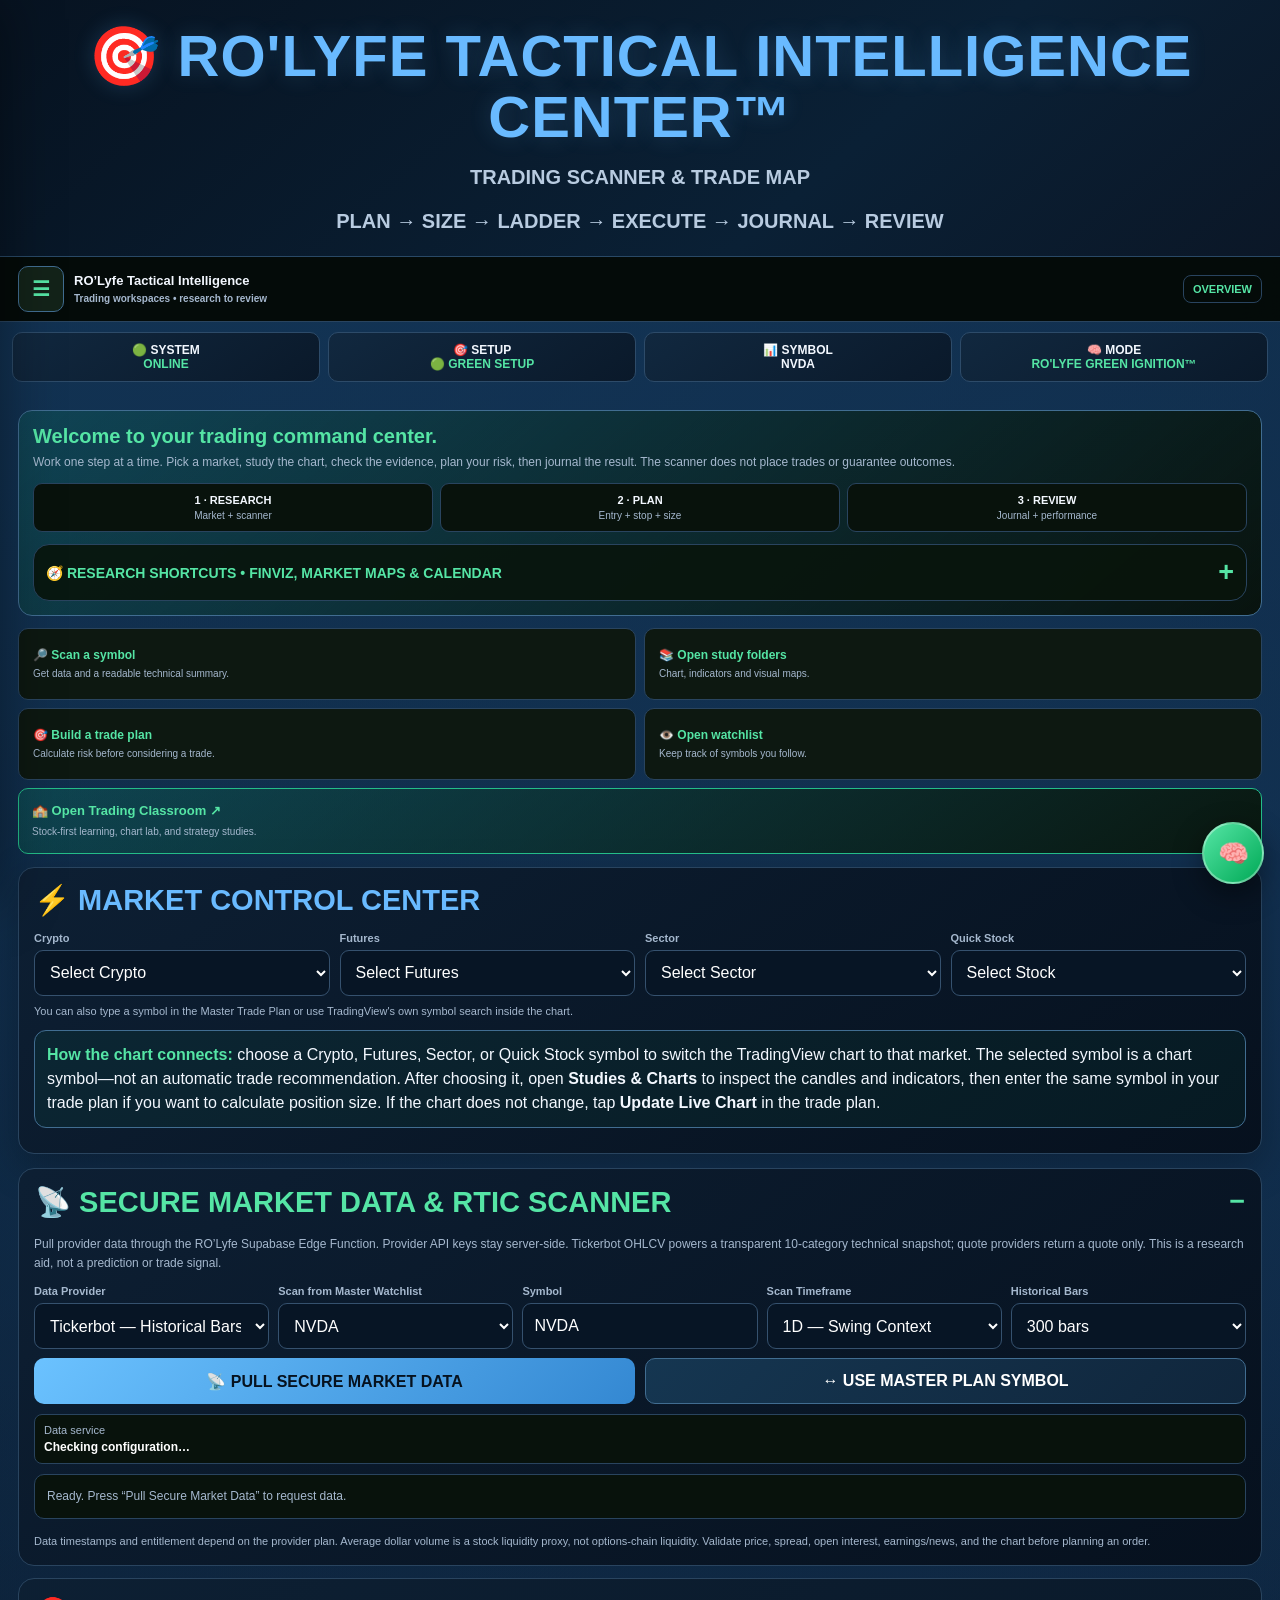
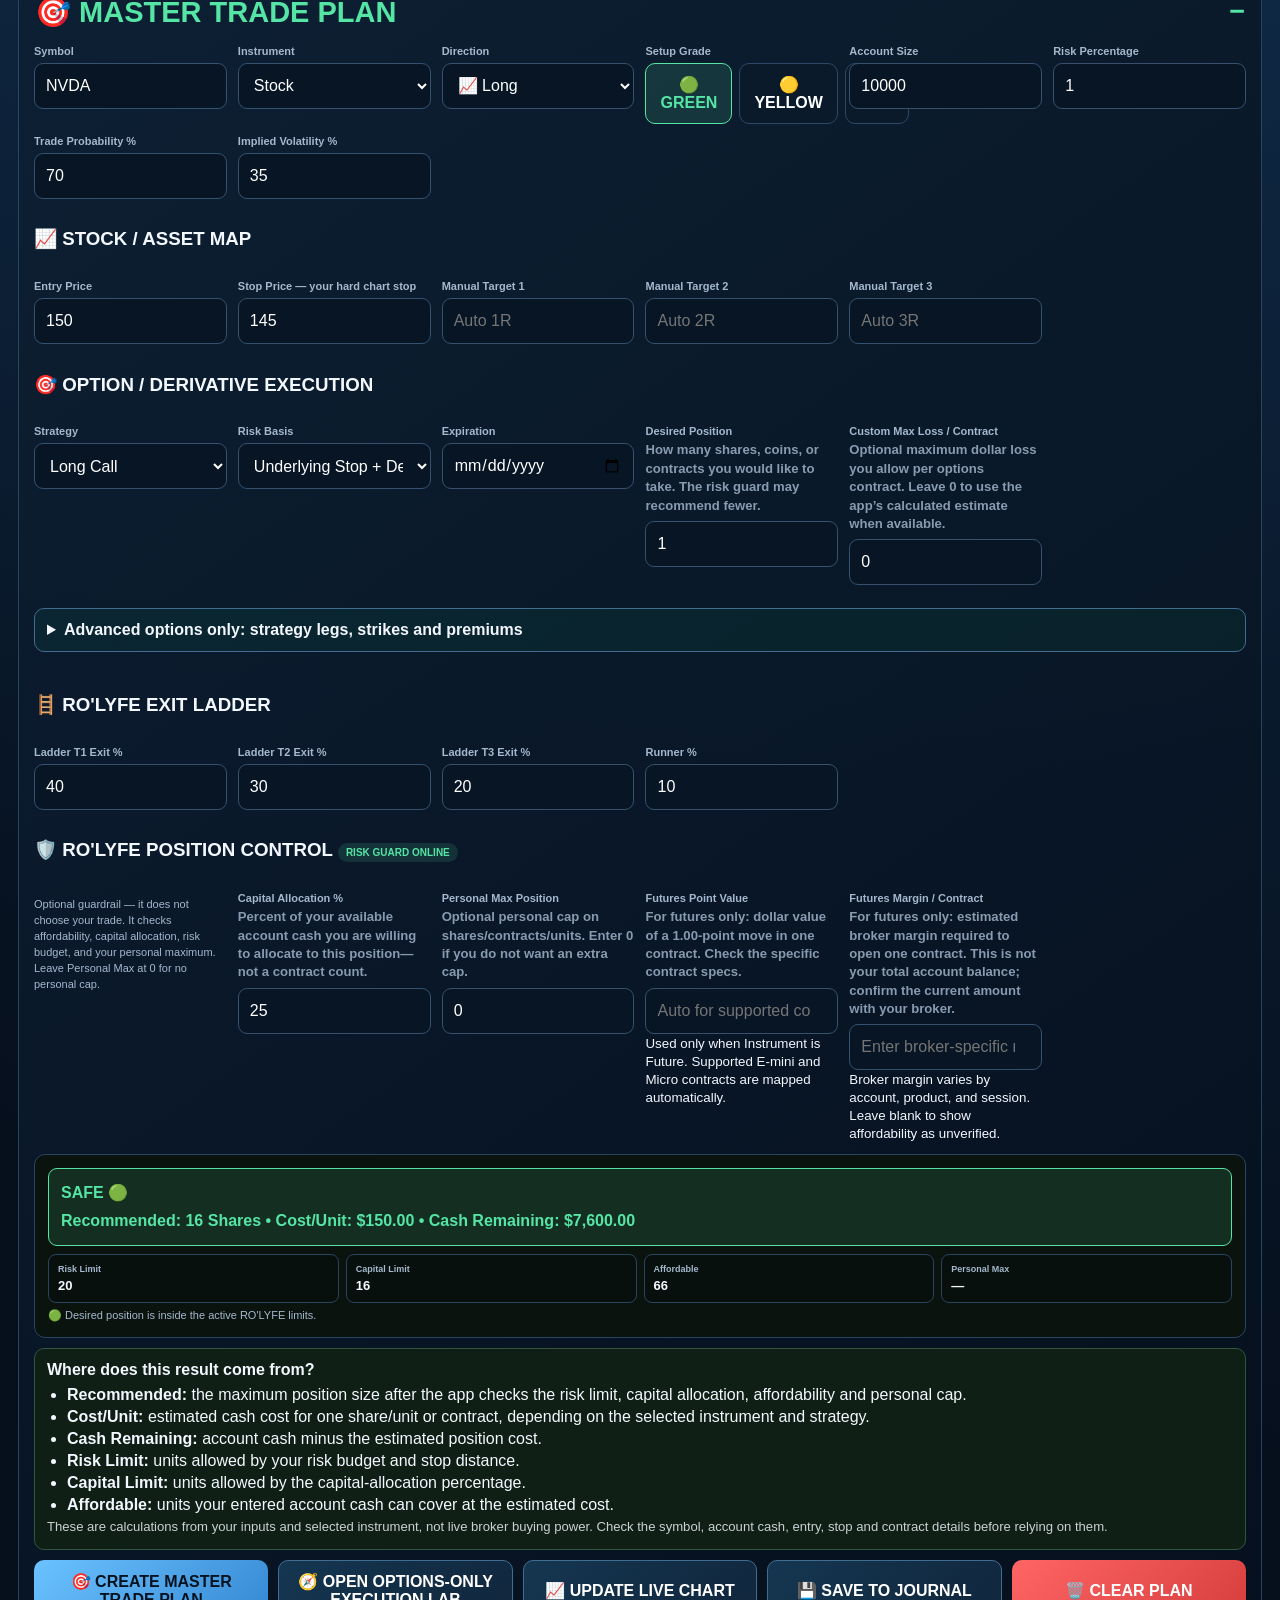
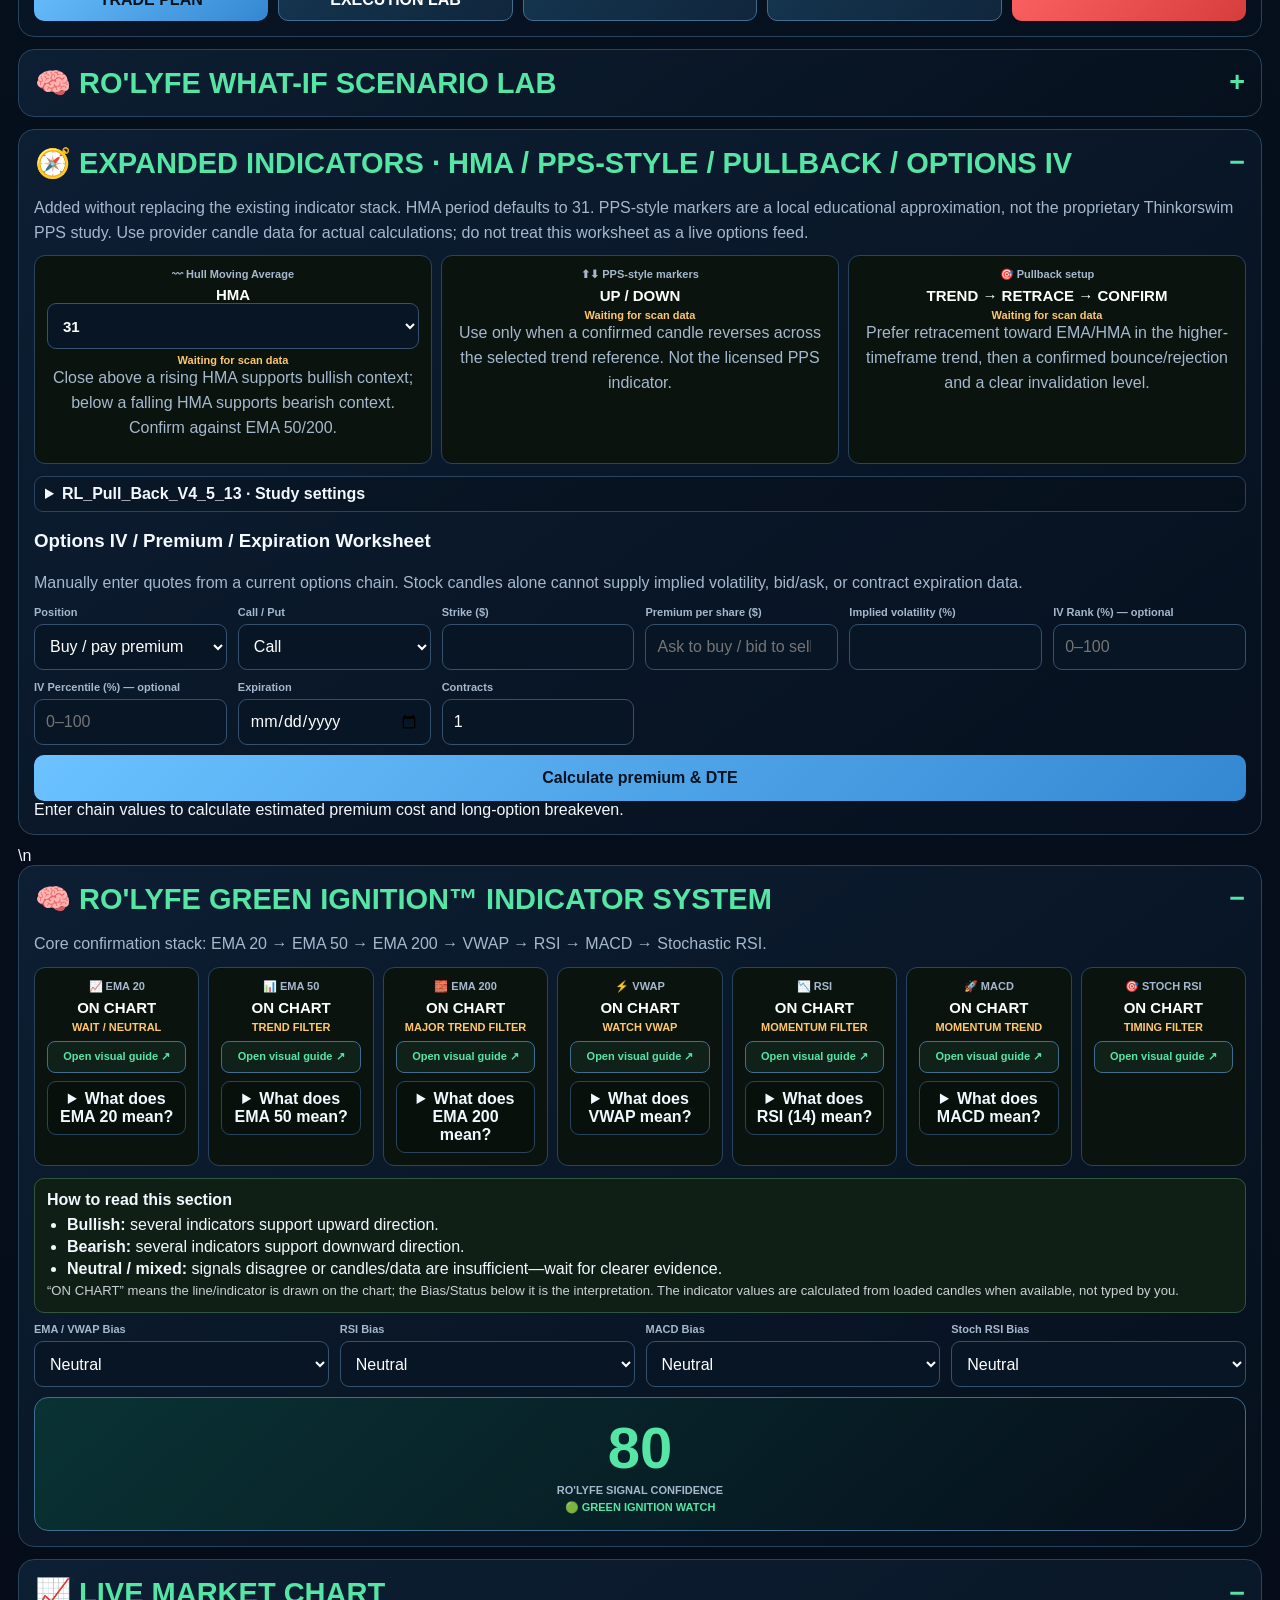
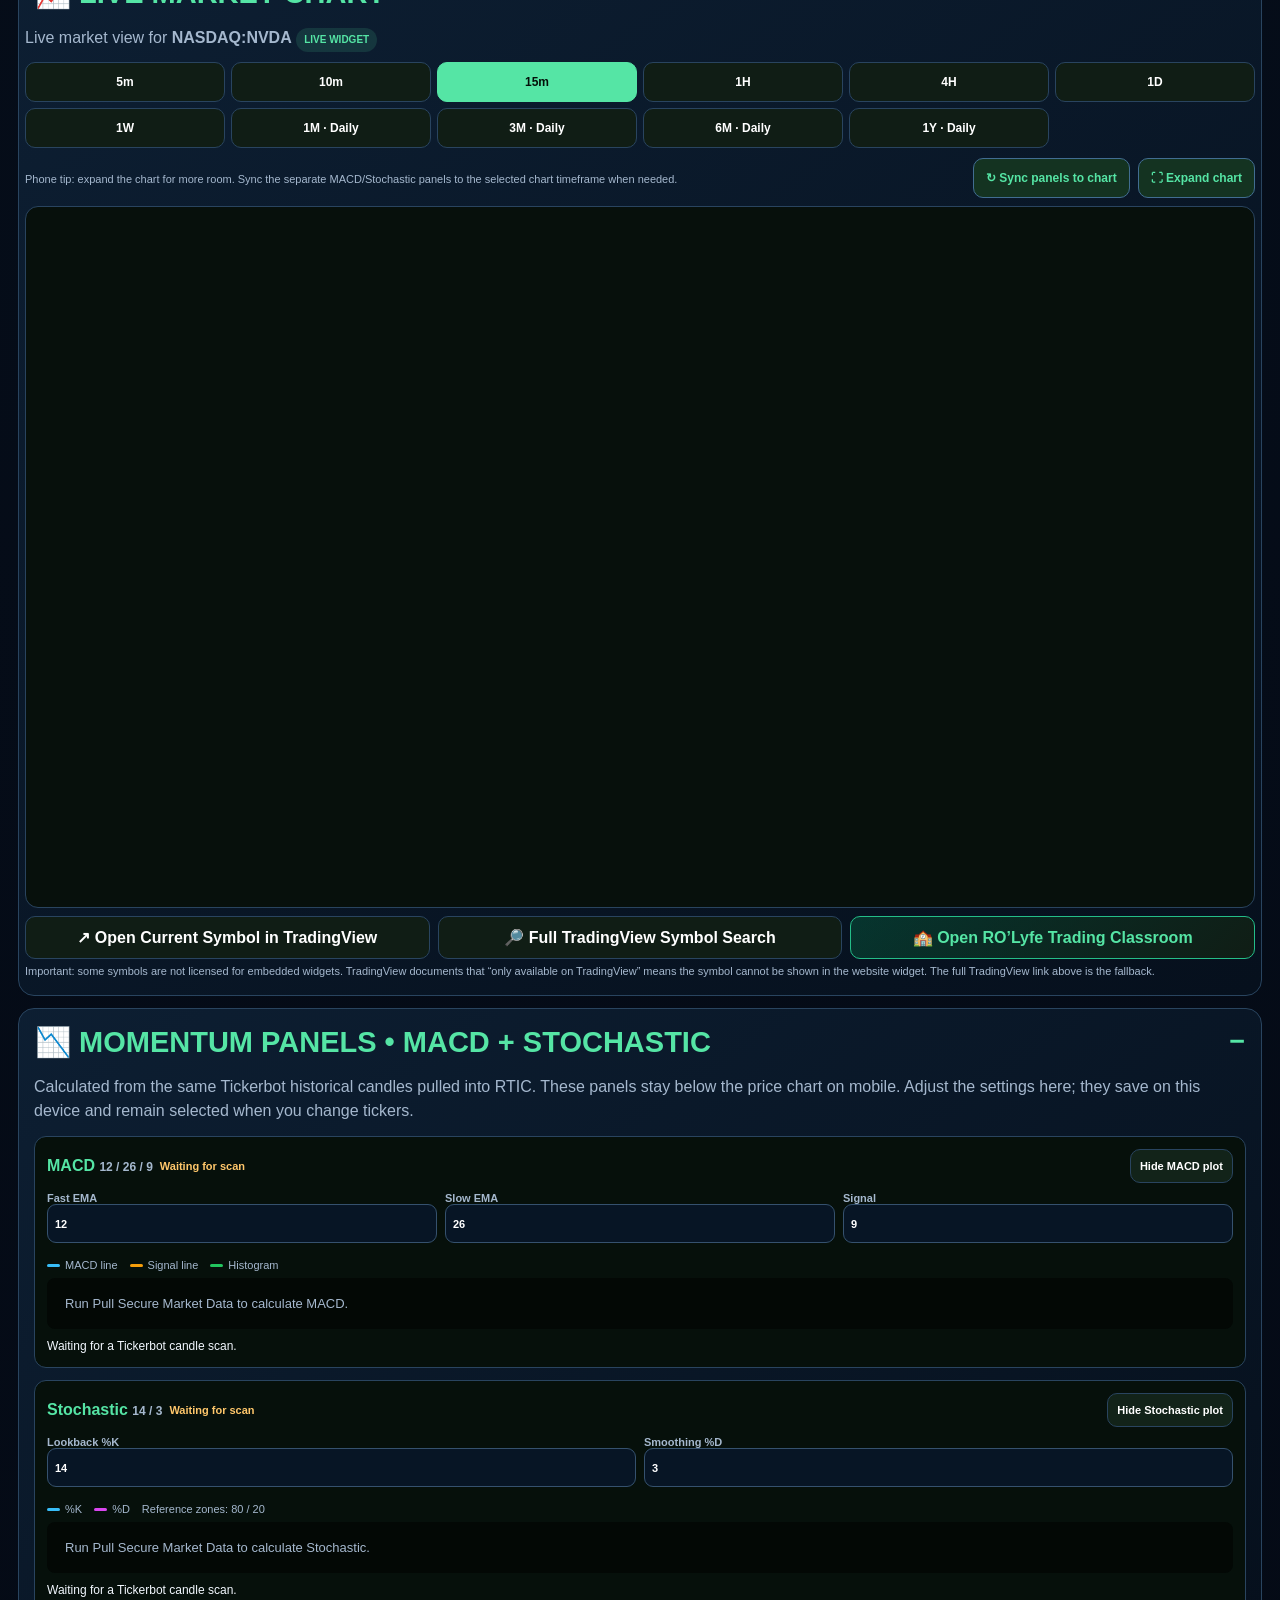
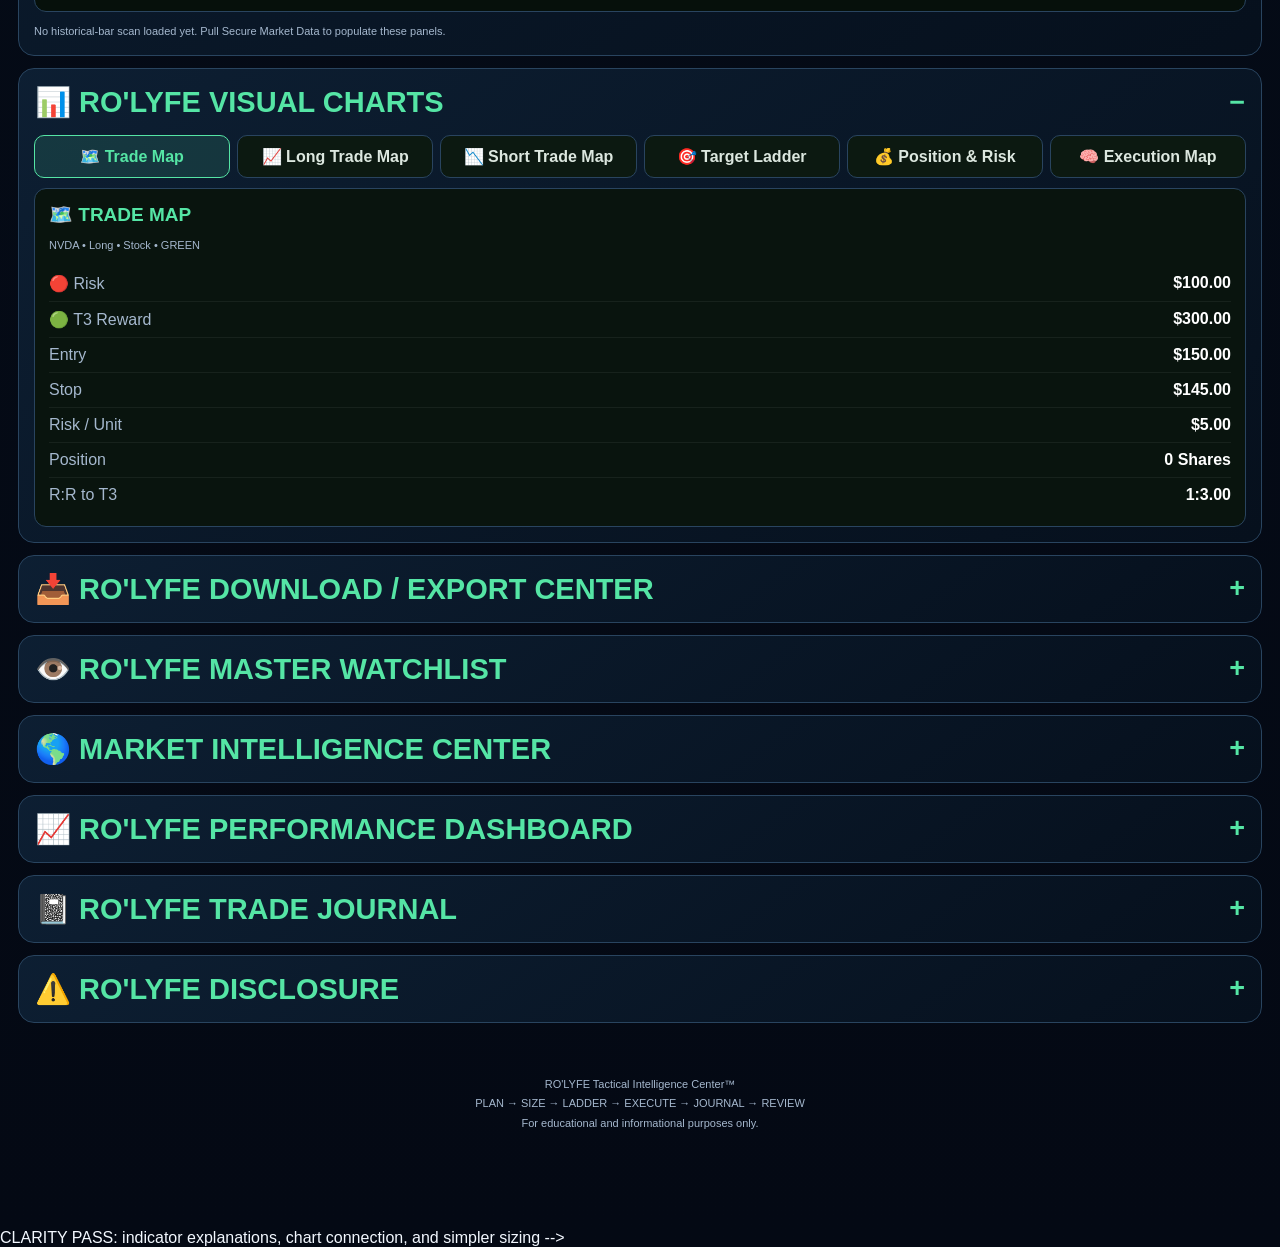
==== commit 7e994bba: "Move TradingView loader out of report template and into page body" ====
--- a/index.html
+++ b/index.html
@@ -1327,7 +1327,8 @@
 }
 function updateFuturesPointValueHint(){
  const help=document.getElementById("futuresPointValueHelp");if(!help)return;
- const symbol=getSymbol(),spec=window.ROLYFE_FUTURES_POINT_VALUES?.specForSymbol(symbol);
+ const symbol=getSymbol(),instrument=document.getElementById("instrument")?.value,spec=window.ROLYFE_FUTURES_POINT_VALUES?.specForSymbol(symbol);
+ if(instrument!=="Future"){help.textContent="Used only when Instrument is Future. Supported E-mini and Micro contracts are mapped automatically.";return;}
  if(spec)help.textContent=symbol+" · auto point value $"+spec.pointValue+" per point · tick size "+spec.tickSize+" · $"+spec.tickValue+" per tick. Verified CME mapping; auto value overrides manual input.";
  else help.textContent="No verified mapping for "+symbol+". Enter its correct dollar-per-point value manually before calculating a futures position.";
 }
@@ -1471,7 +1472,15 @@
 function renderTradePlan(p){
  const setupIcon=p.setupGrade==="GREEN"?"🟢":p.setupGrade==="YELLOW"?"🟡":"🔴";
  const s=p.positionSizing||positionGuard(p),d=p.derivative;
- let derivativeHtml="";
+ let derivativeHtml="",futuresHtml="";
+ if(p.instrument==="Future"){
+  futuresHtml='<div class="plan-section"><h3>📐 FUTURES CONTRACT MATH</h3>'+
+   '<div class="data-row"><span>Dollar per point</span><strong>'+money(p.futuresPointValue)+'</strong></div>'+
+   '<div class="data-row"><span>Tick size / value</span><strong>'+(p.futuresTickSize||"Manual")+' / '+(p.futuresTickValue?money(p.futuresTickValue):"Manual")+'</strong></div>'+
+   '<div class="data-row"><span>Risk per contract</span><strong>'+money(p.riskPerUnit)+'</strong></div>'+
+   '<div class="data-row"><span>Broker margin / contract</span><strong>'+(p.capitalPerUnit>0?money(p.capitalPerUnit):"NOT ENTERED")+'</strong></div>'+
+   '<div class="system-rule">Whole-contract sizing uses the selected contract point value. Broker margin must be verified separately; fees, slippage and gaps are excluded.</div></div>';
+ }
  if(p.instrument==="Option"&&d){
   const stopProxy=p.baseUnitRisk,defined=d.defined,selected=p.riskBasis==="DEFINED"?defined:p.riskBasis==="CONSERVATIVE"?Math.max(stopProxy,defined):stopProxy;
   const maxContracts=selected>0?Math.floor(p.dollarRisk/selected):0;
@@ -1517,6 +1526,7 @@
    <div class="data-row"><span>Position Value / Capital</span><strong>${money(p.positionValue)}</strong></div>
    <div class="data-row"><span>RO'LYFE Recommended Position</span><strong>${number(s.recommended,2)} ${p.unitLabel}</strong></div>
   </div>
+  ${futuresHtml}
   ${derivativeHtml}
   <div class="plan-section"><h3>🎯 TARGET SYSTEM</h3>
    <div class="ladder-grid"><div class="ladder-box"><strong>T1</strong><span>${money(p.target1)} • 1R</span></div><div class="ladder-box"><strong>T2</strong><span>${money(p.target2)} • 2R</span></div><div class="ladder-box"><strong>T3</strong><span>${money(p.target3)} • 3R</span></div></div>
@@ -1680,9 +1690,7 @@
 
 
 
-<script>
-(()=>{const p=document.getElementById("tradingViewNewsPanel");if(!p)return;let loaded=false;const load=()=>{if(loaded)return;const c=p.querySelector(".tv-news-widget-config"),host=p.querySelector(".tv-news-widget");if(!c||!host)return;let cfg;try{cfg=JSON.parse(c.textContent||"{}")}catch(_){return}const s=document.createElement("script");s.src="https://s3.tradingview.com/external-embedding/embed-widget-timeline.js";s.async=true;s.textContent=JSON.stringify(cfg);host.appendChild(s);loaded=true};if(p.open)load();p.addEventListener("toggle",()=>{if(p.open)load()})})();
-</script>
+
 </body></html>`;
  downloadBlob(`ROLYFE_${p.symbol}_Master_Trade_Plan.html`,report,"text/html;charset=utf-8");
 }
@@ -2068,5 +2076,8 @@
 }
 </script>
 
+<script>
+(()=>{const p=document.getElementById("tradingViewNewsPanel");if(!p)return;let loaded=false;const load=()=>{if(loaded)return;const c=p.querySelector(".tv-news-widget-config"),host=p.querySelector(".tv-news-widget");if(!c||!host)return;let cfg;try{cfg=JSON.parse(c.textContent||"{}")}catch(_){return}const script=document.createElement("script");script.src="https://s3.tradingview.com/external-embedding/embed-widget-timeline.js";script.async=true;script.textContent=JSON.stringify(cfg);host.appendChild(script);loaded=true};if(p.open)load();p.addEventListener("toggle",()=>{if(p.open)load()})})();
+</script>
 </body>
 </html>
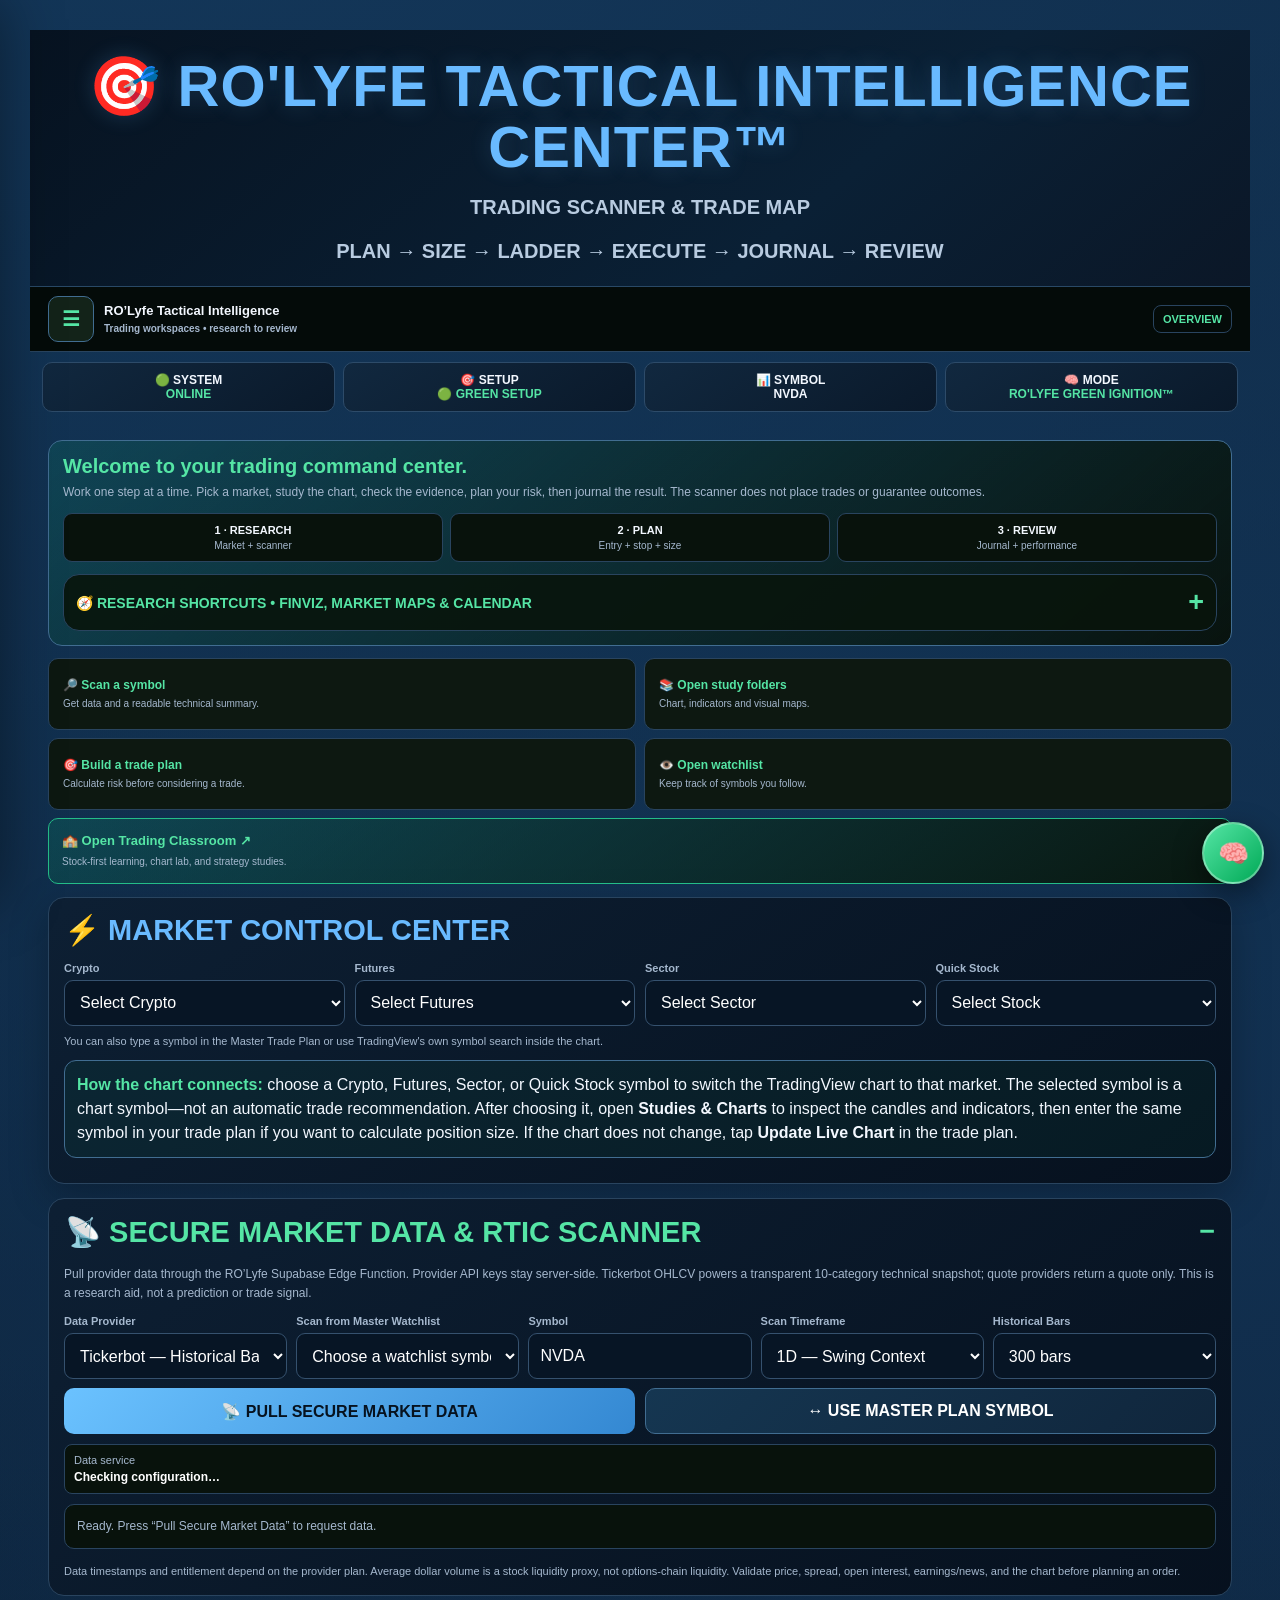
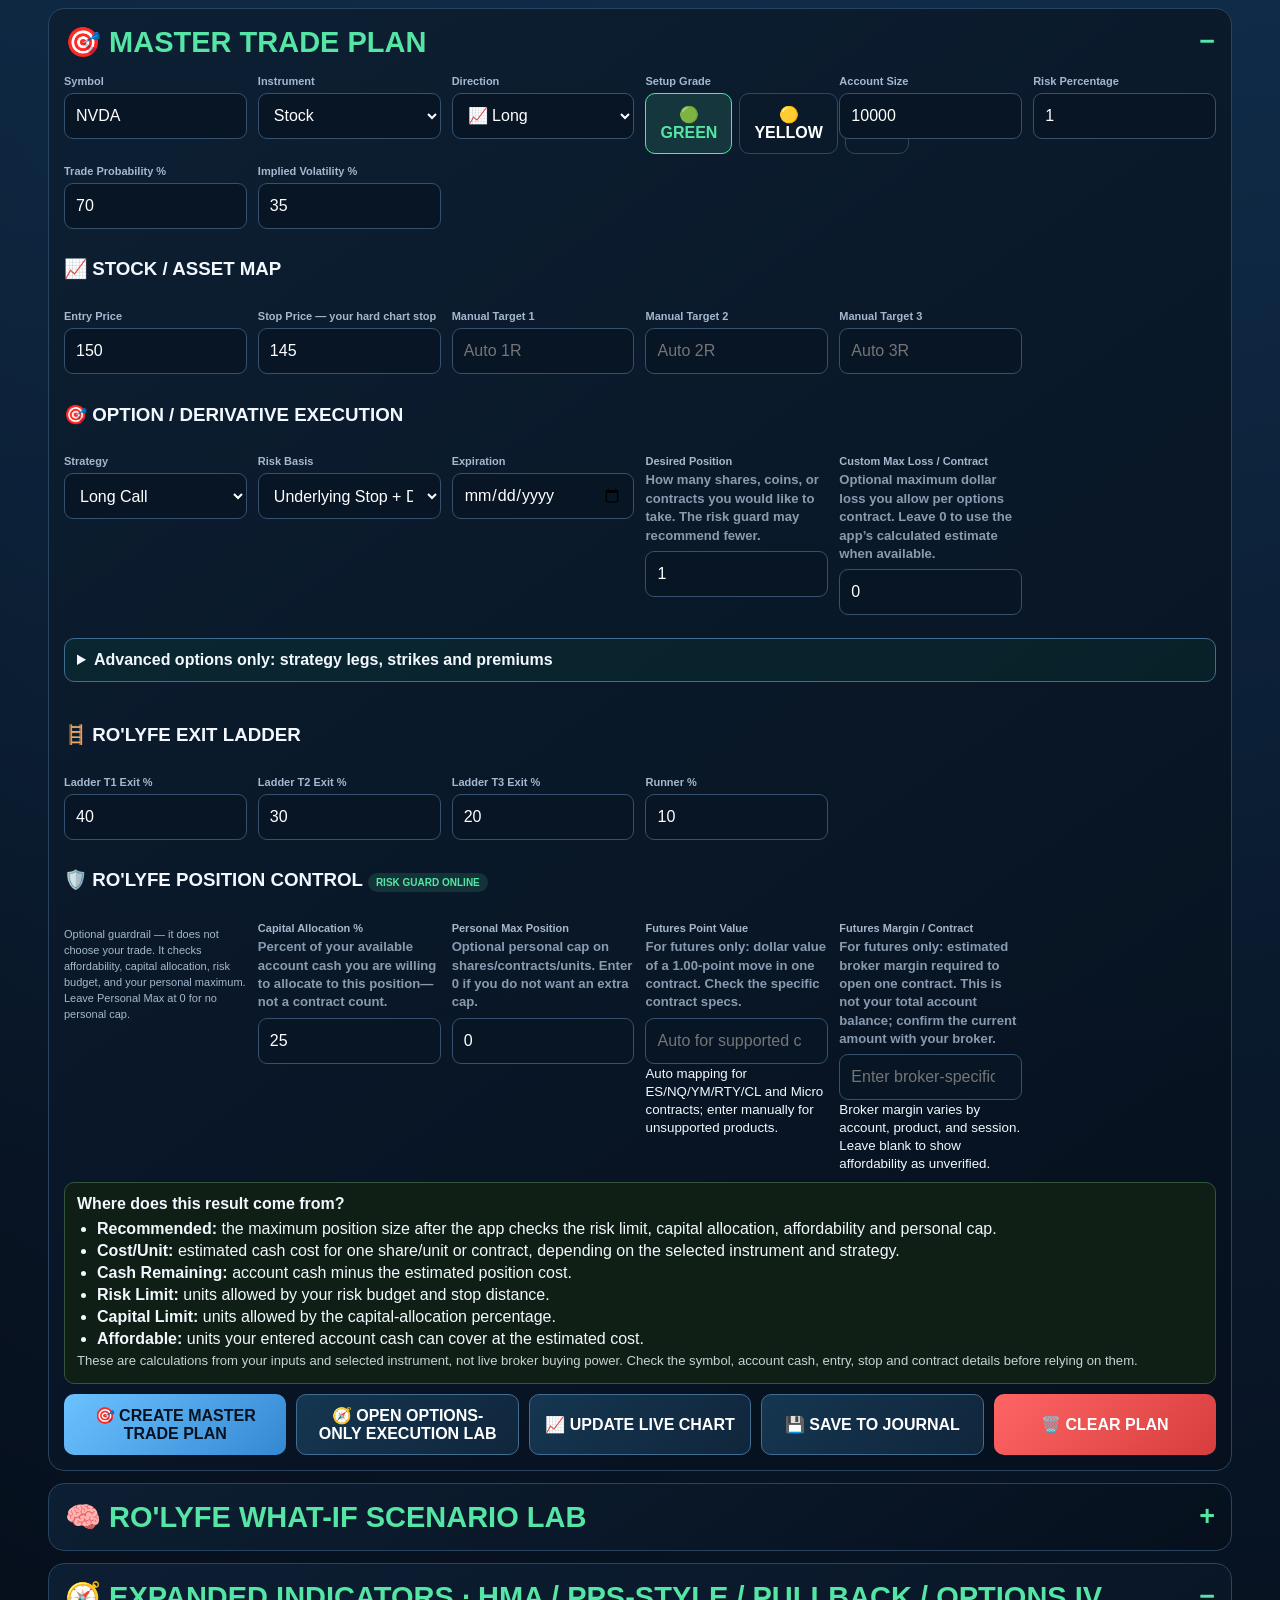
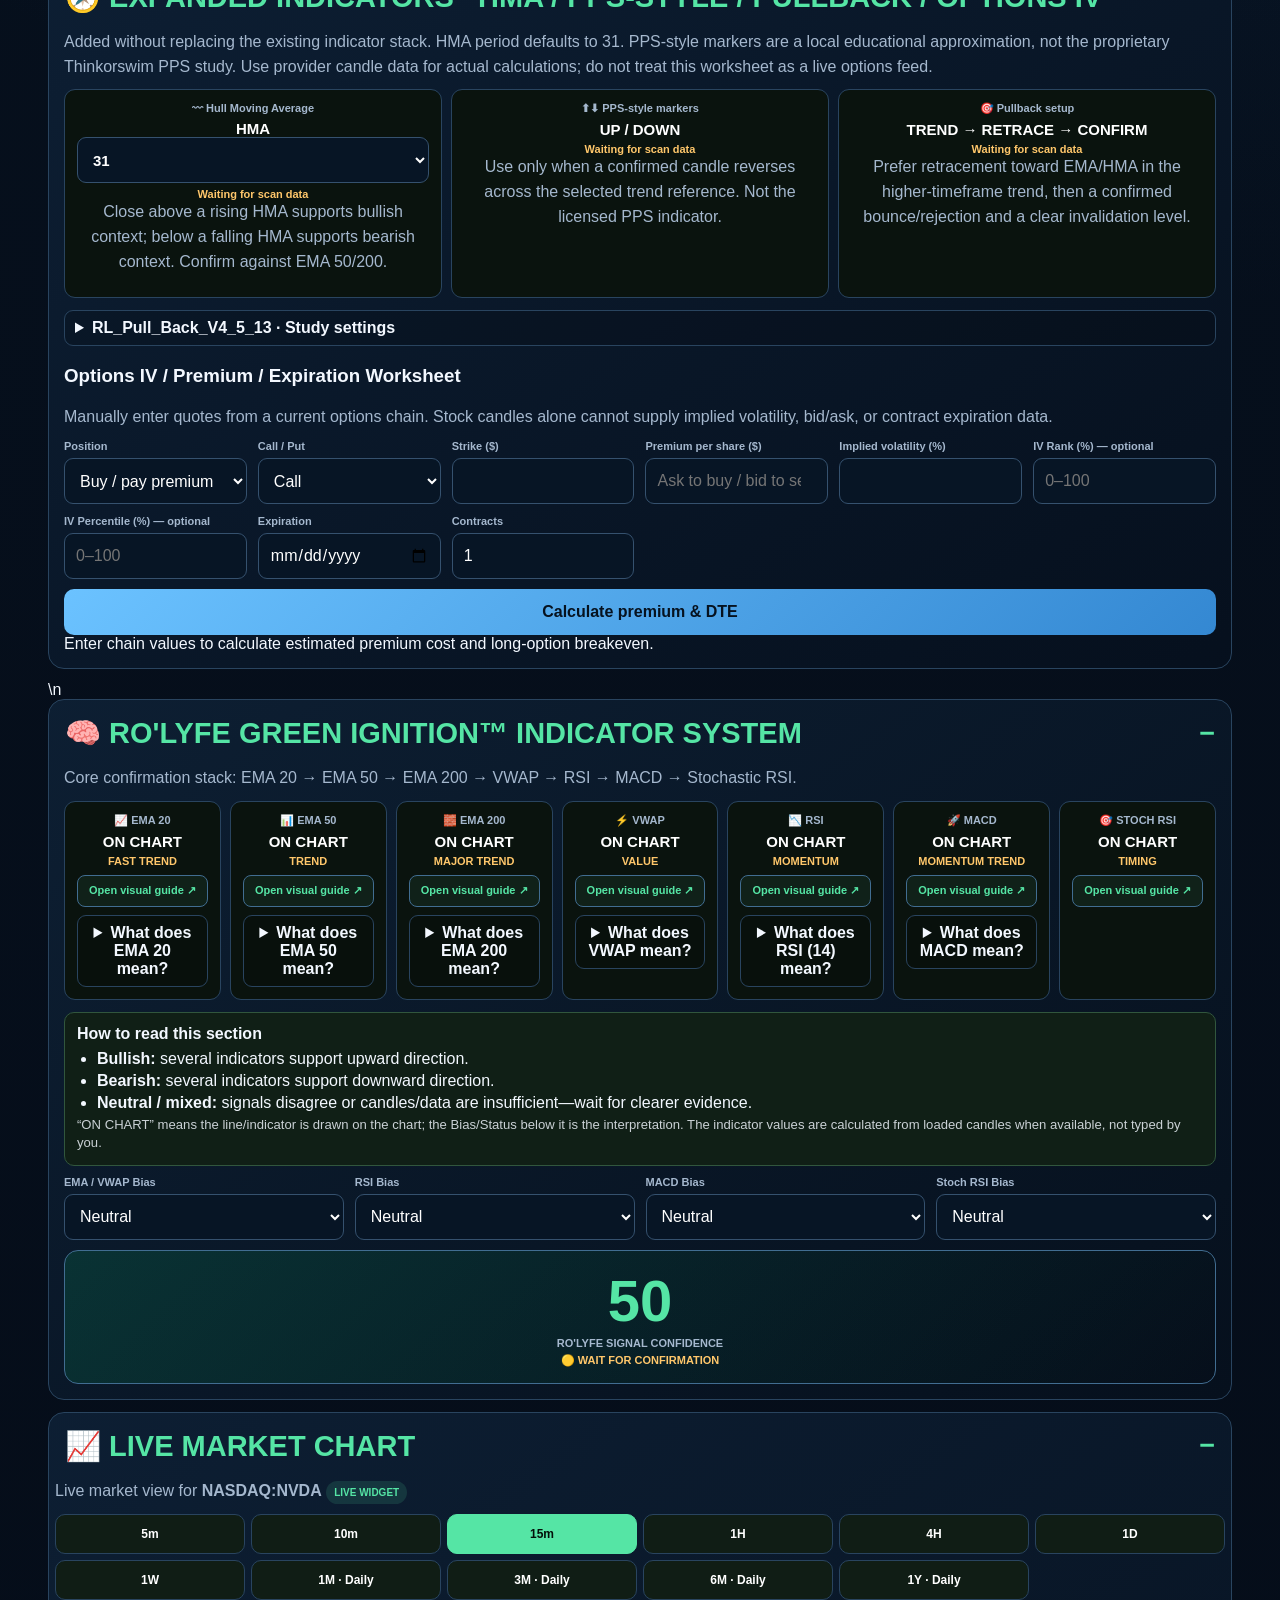
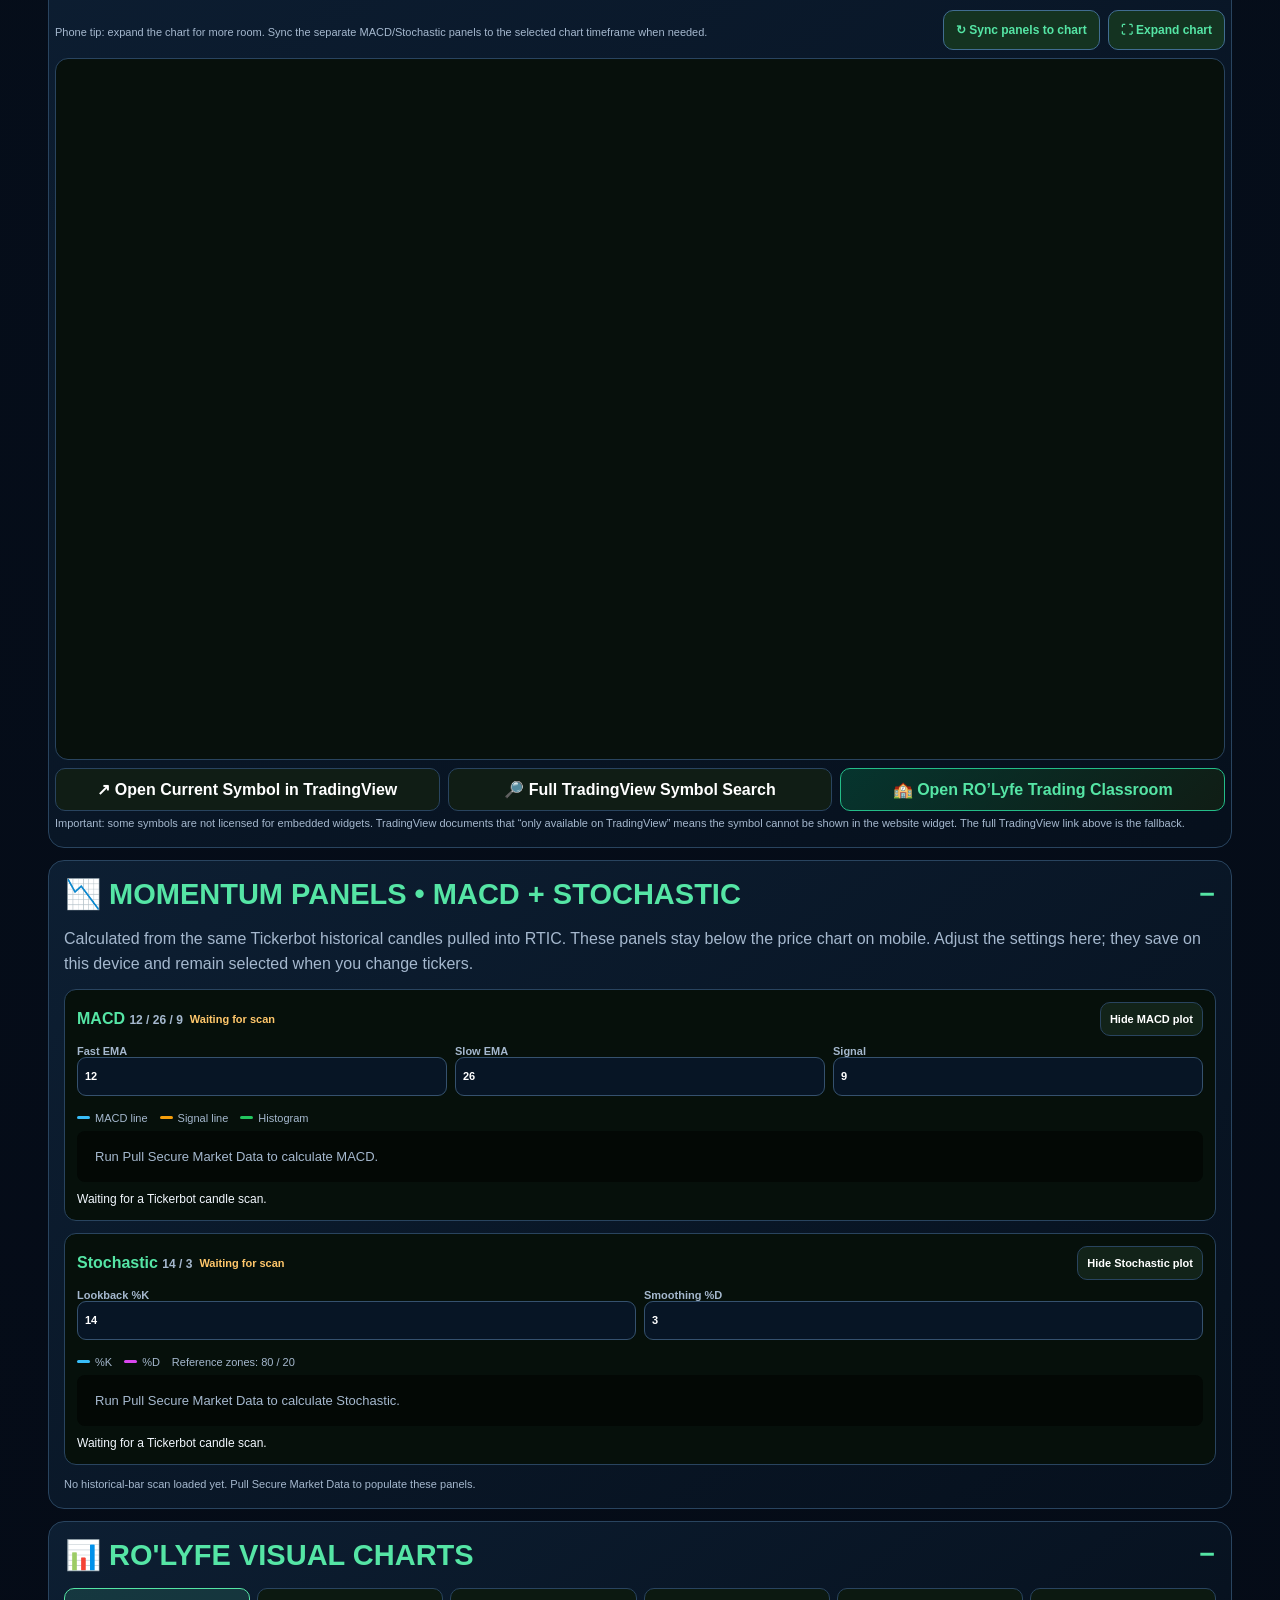
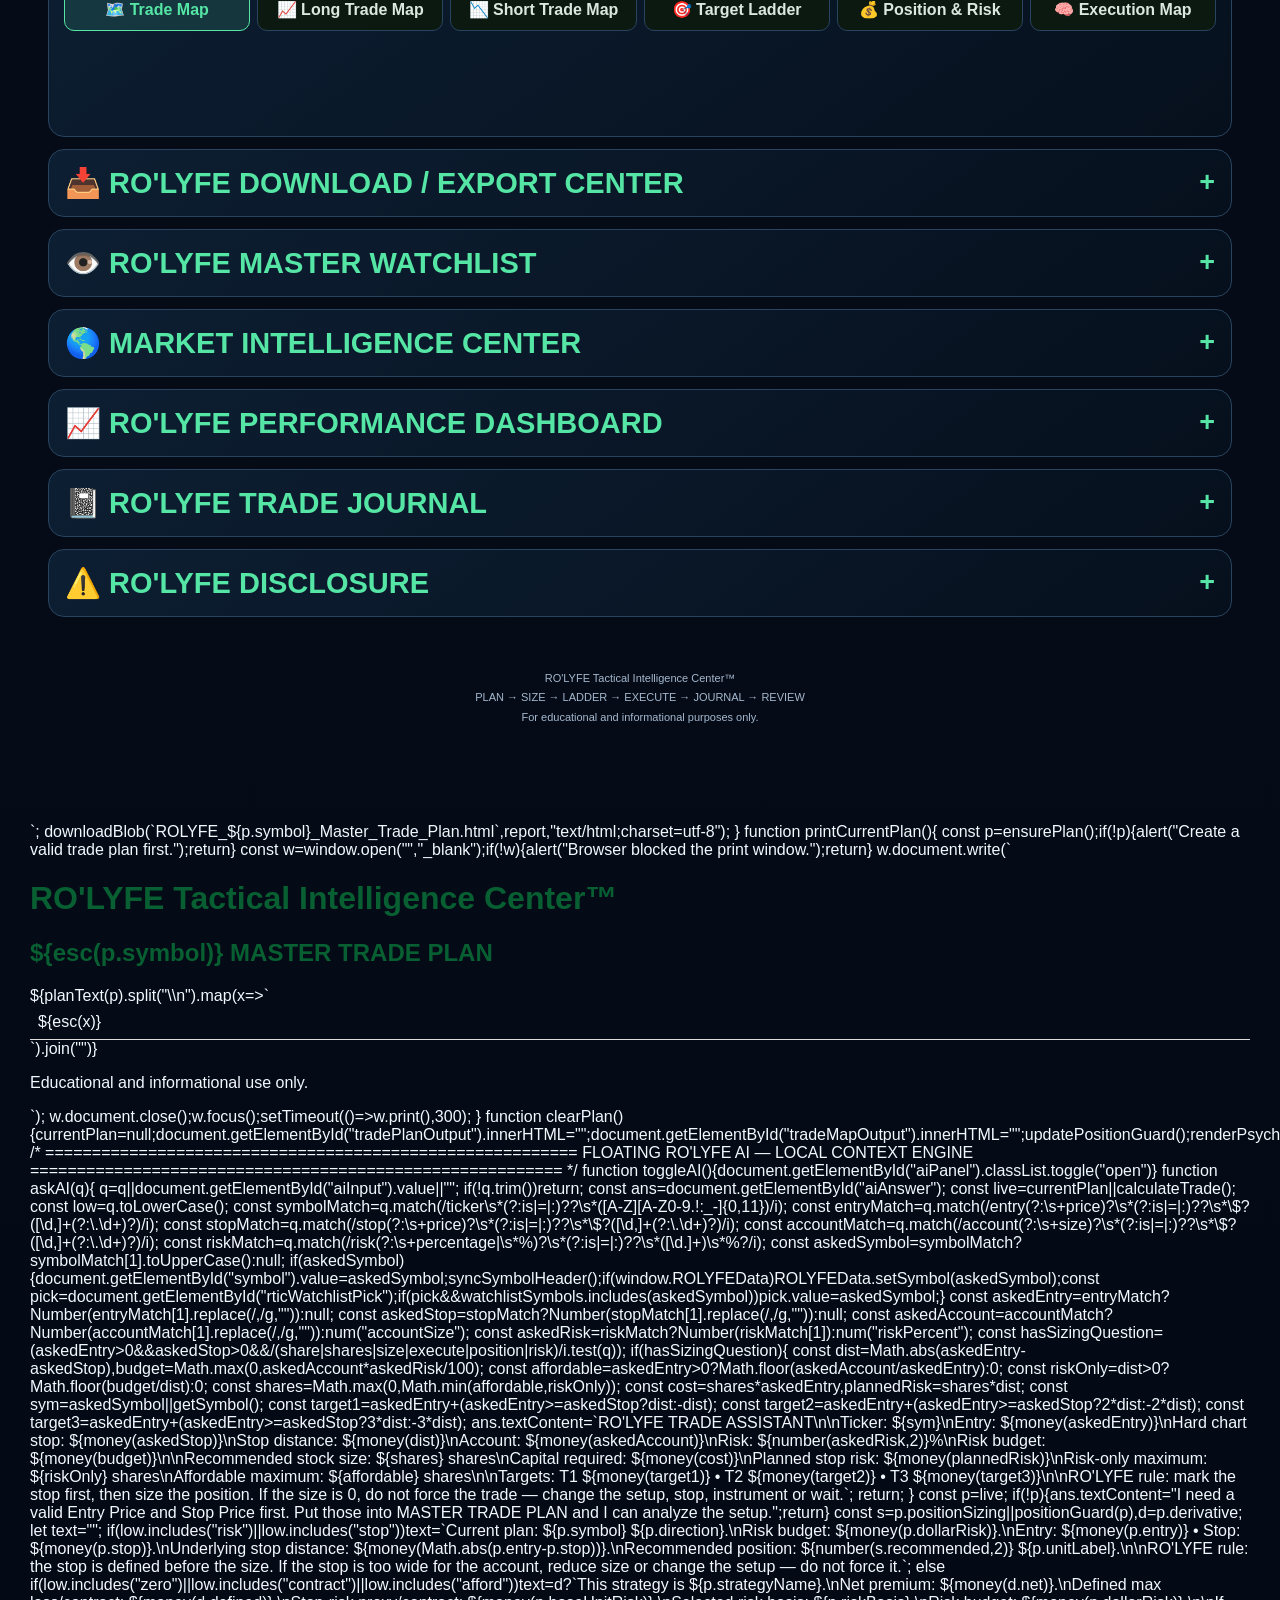
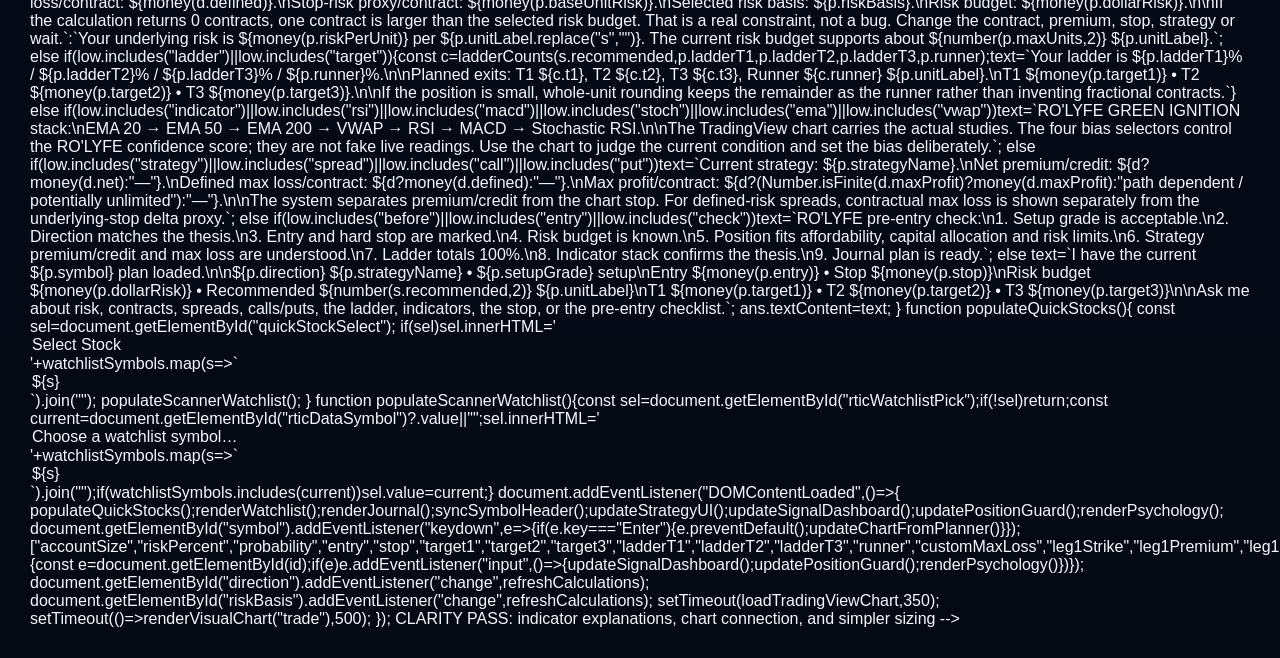
==== commit c3aa2cb7: "Install on-demand shared Mister L Stock Market Academy launcher" ====
--- a/index.html
+++ b/index.html
@@ -1691,6 +1691,8 @@
 
 
 
+
+<script src="https://rolrichman.github.io/rolyfe-emg/mister-l-launcher.js?v=1" defer></script>
 </body></html>`;
  downloadBlob(`ROLYFE_${p.symbol}_Master_Trade_Plan.html`,report,"text/html;charset=utf-8");
 }
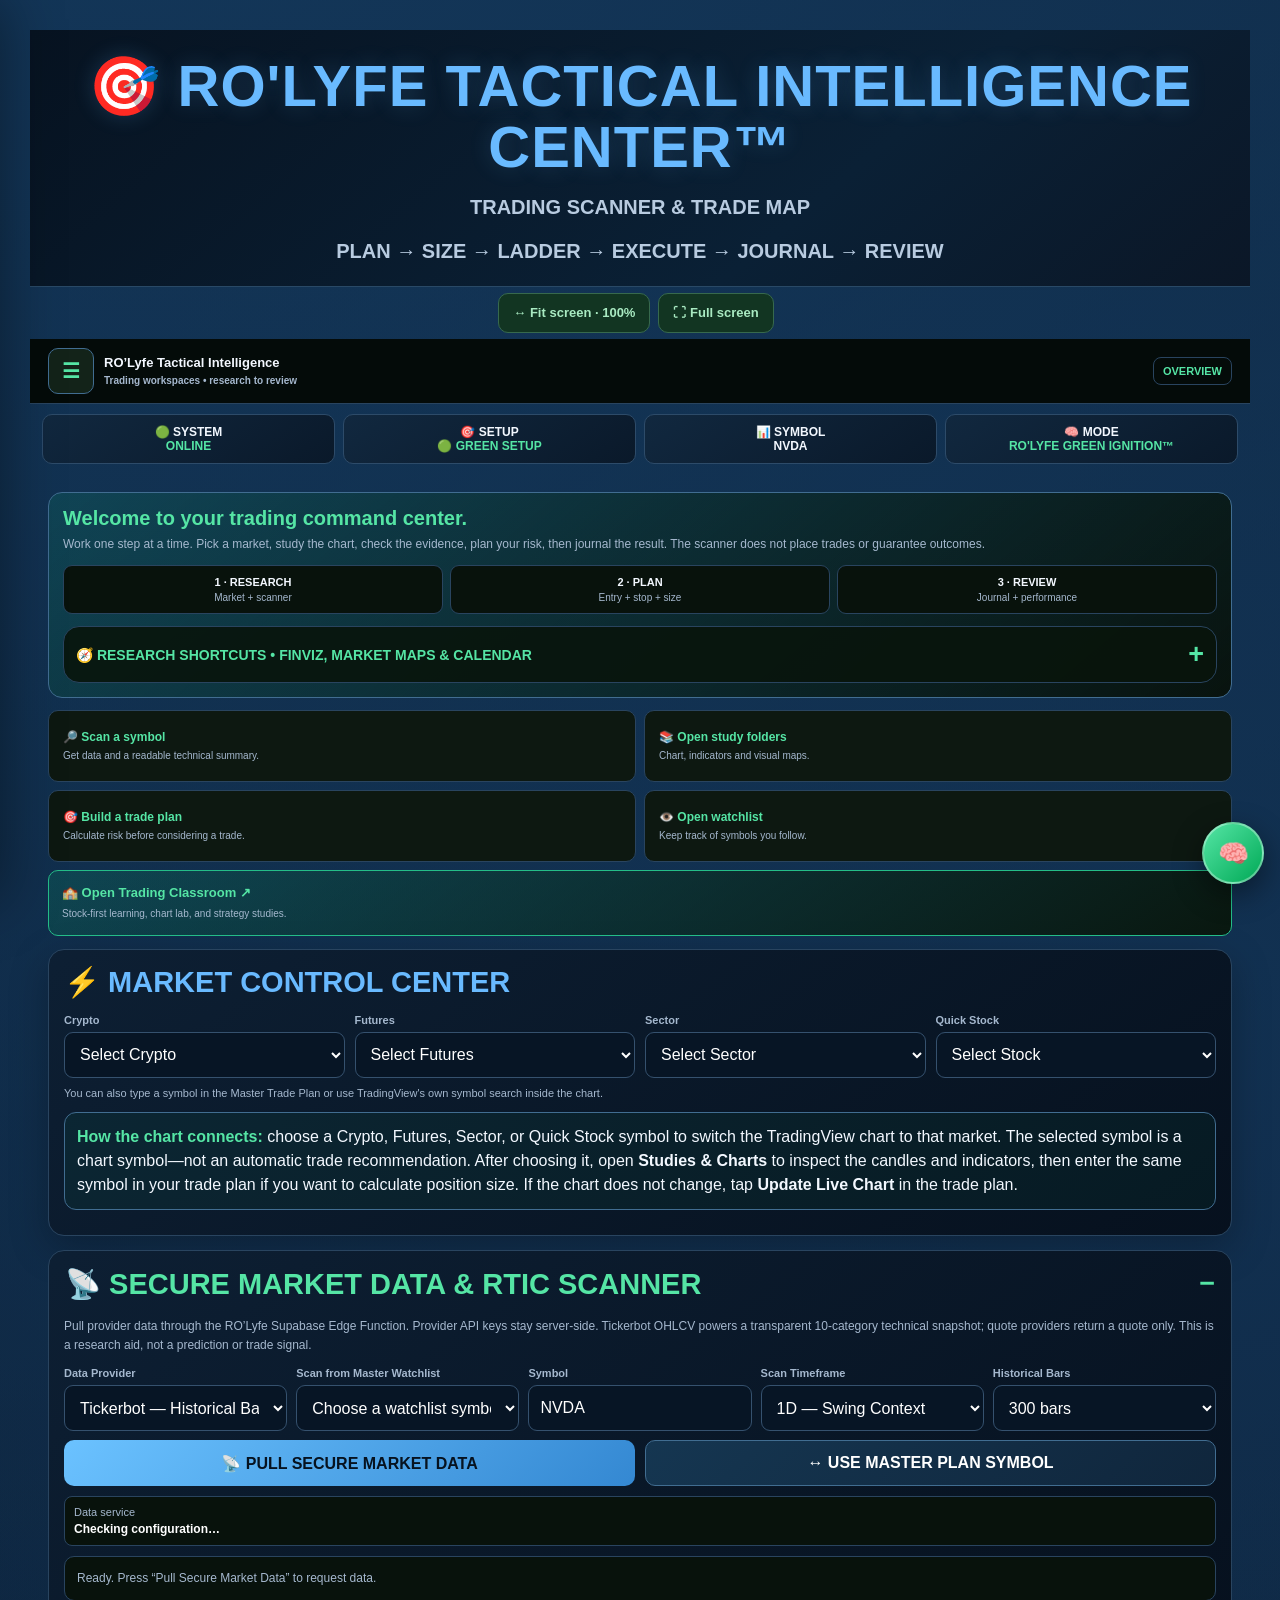
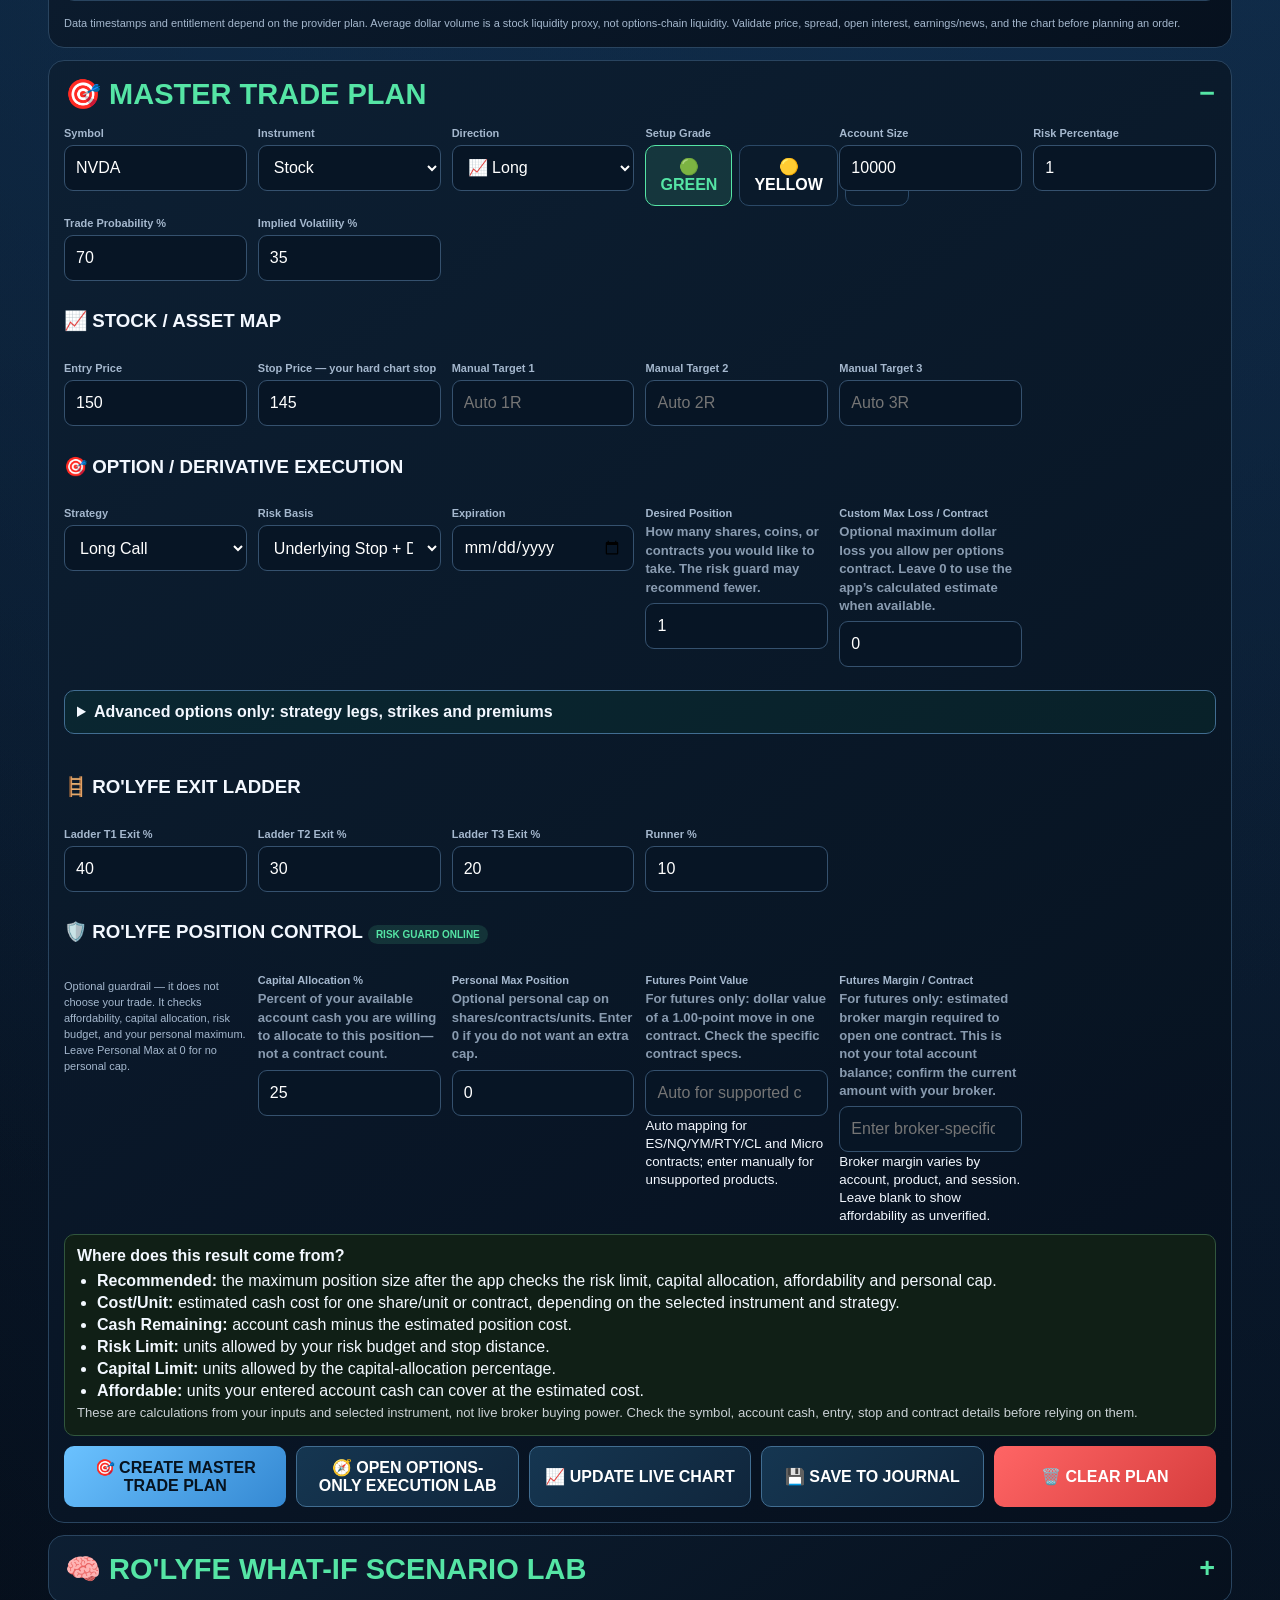
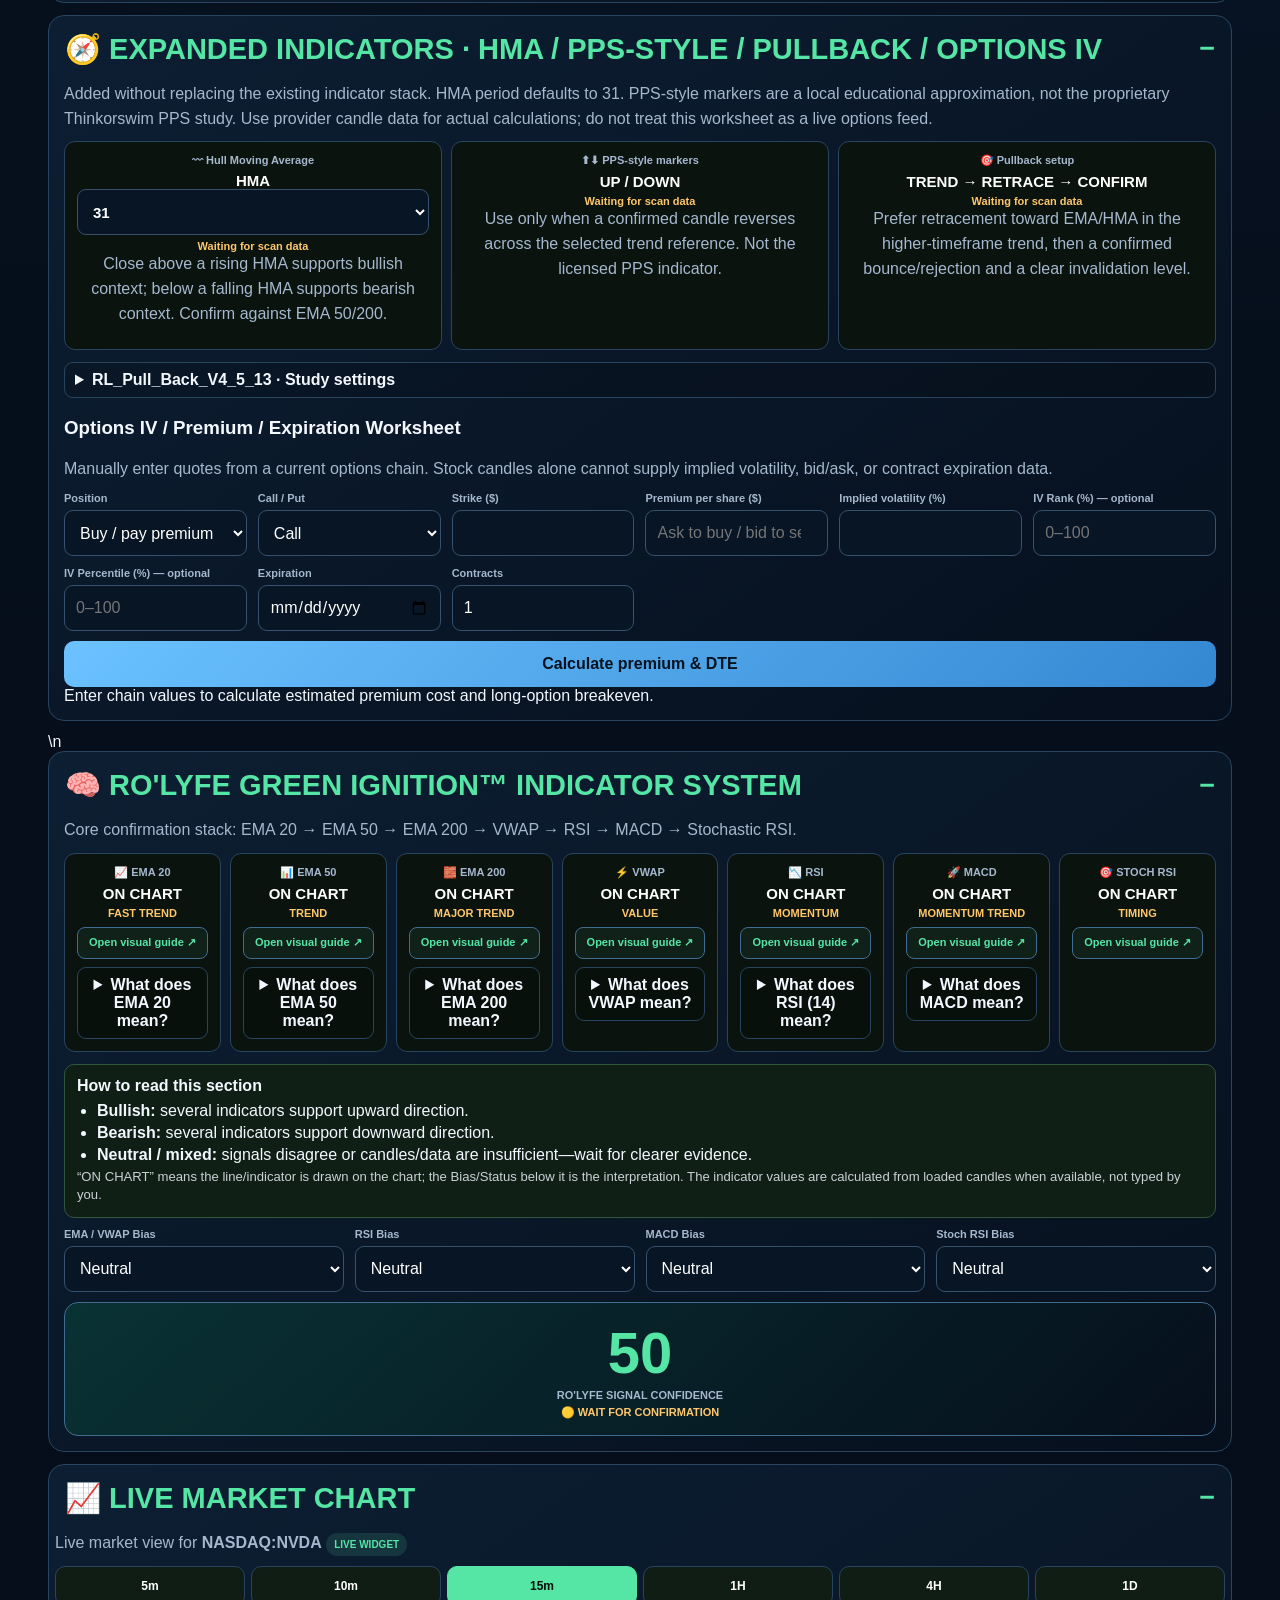
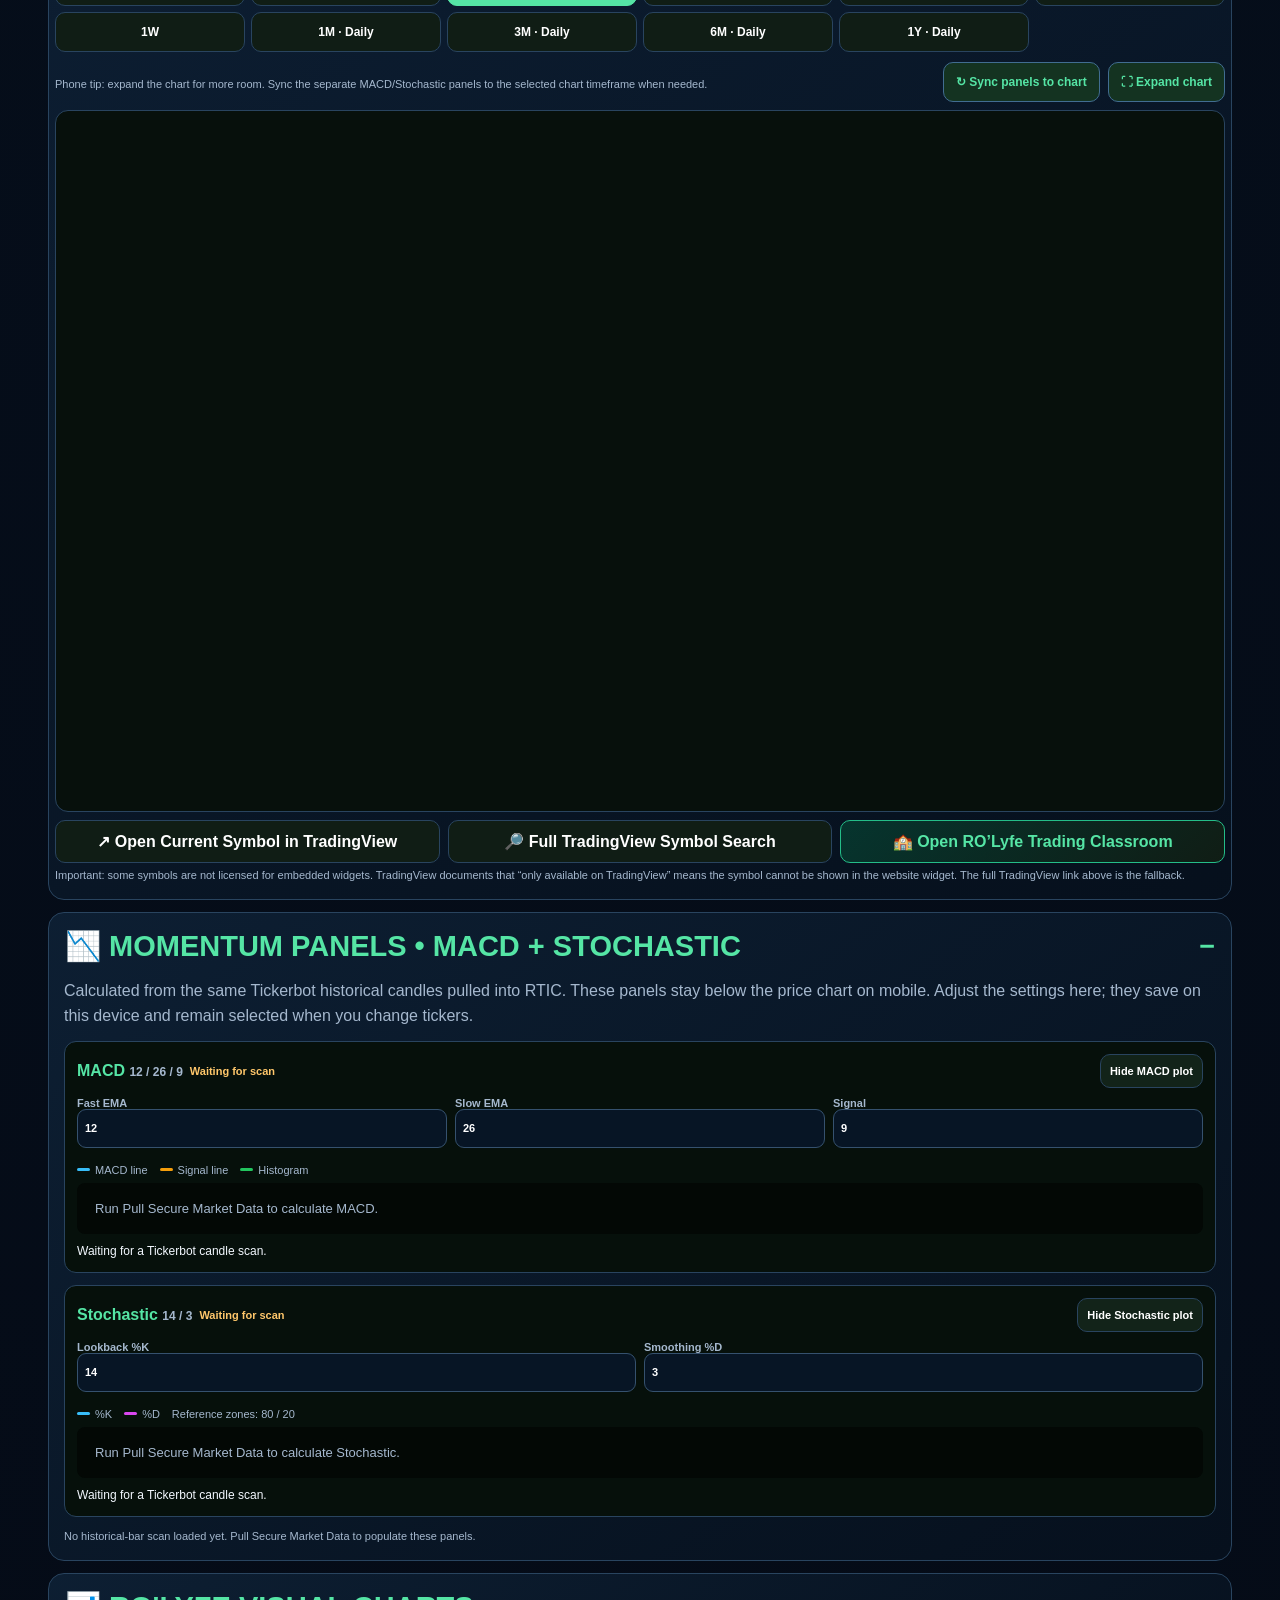
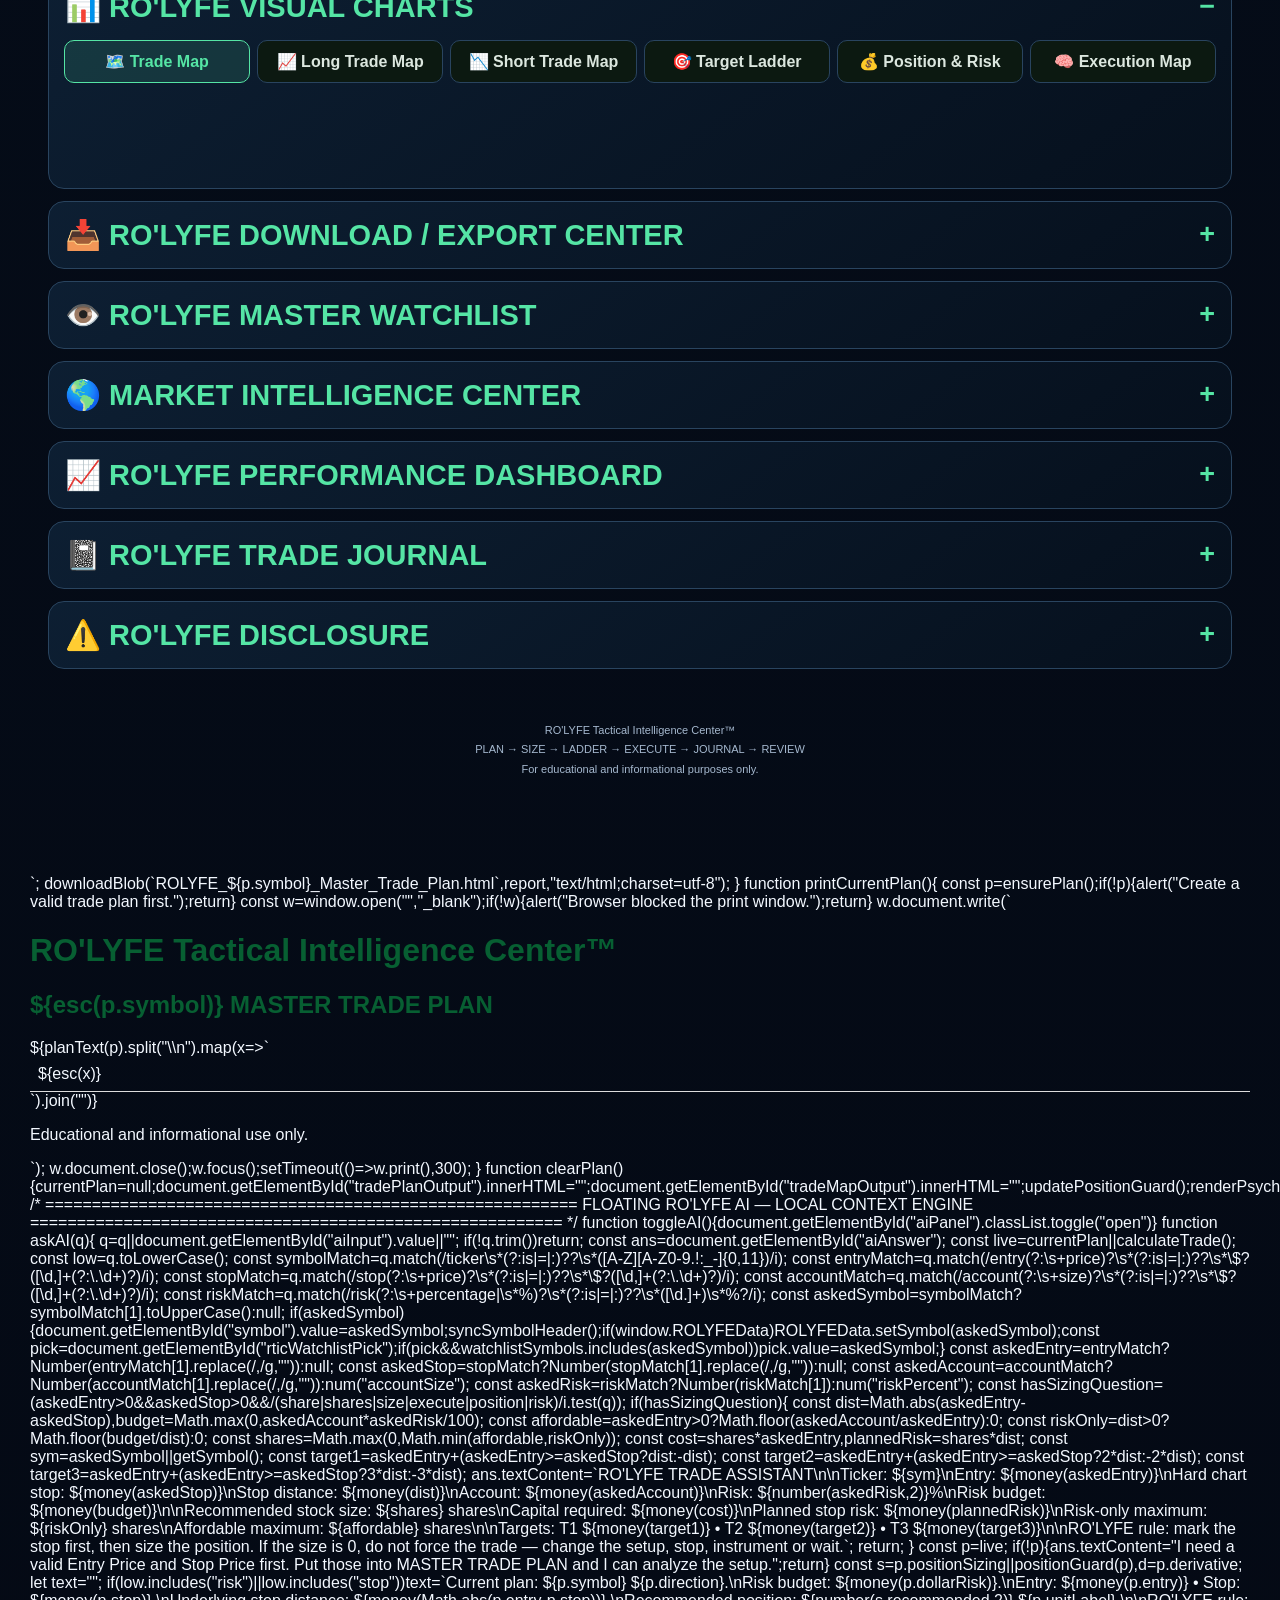
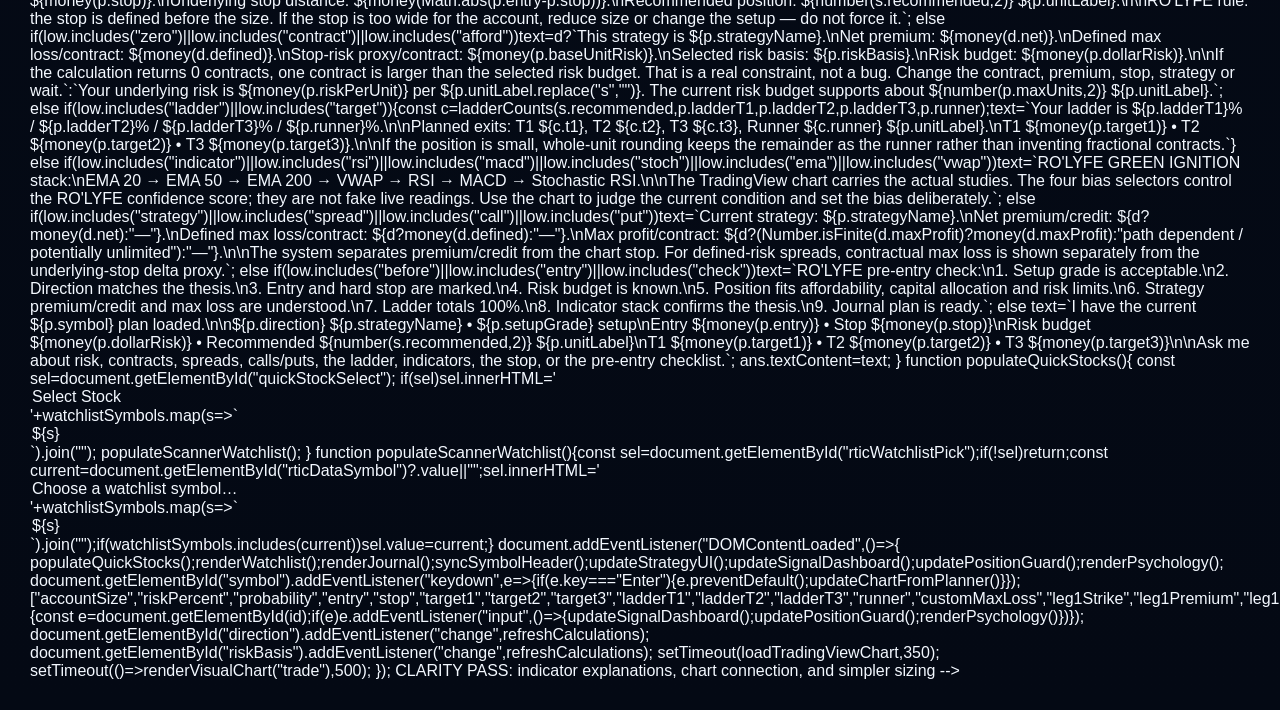
==== commit 8f27af14: "Improve Tactical phone width and add fit-screen and native fullscreen controls" ====
--- a/index.html
+++ b/index.html
@@ -405,7 +405,7 @@
 
 <script src="https://rolrichman.github.io/rolyfe-personal-trading-desk/shared/rolyfe-global-tools.js?v=20261124-4" defer></script>
 <script src="https://rolrichman.github.io/rolyfe-personal-trading-desk/shared/atlas-local.js?v=20261115-3" defer></script>
-<script src="https://rolrichman.github.io/rolyfe-personal-trading-desk/shared/atlas-universal.js?v=20261124-3" defer></script>
+<script src="https://rolrichman.github.io/rolyfe-personal-trading-desk/shared/atlas-universal.js?v=20261127-mobile1" defer></script>
 <style>
 .tv-news-panel{margin:14px 0;padding:12px;border:1px solid #294235;border-radius:12px;background:#0b1711;overflow:hidden}
 .tv-news-panel>summary{cursor:pointer;list-style:none;font-weight:800;color:#8ce5b4;display:flex;justify-content:space-between;gap:12px;align-items:center}
@@ -419,13 +419,13 @@
 @media(max-width:640px){.tv-news-widget,.tv-news-widget .tradingview-widget-container__widget{min-height:480px}}
 </style>
   <script src="futures-point-values.js"></script>
-</head>
+<style id="rtic-phone-edge-to-edge">@media(max-width:760px){html,body{width:100%!important;max-width:100%!important;margin:0!important;padding-inline:0!important}body{padding-top:0!important}body>.app-header,body>.rtic-topbar,body>.status-bar,body>.container{width:100%!important;max-width:none!important;margin-inline:0!important;box-sizing:border-box!important}.app-header{padding:14px 8px 12px!important}.logo-title{font-size:clamp(23px,7vw,38px)!important}.logo-subtitle{margin-top:8px!important;font-size:clamp(11px,3.3vw,16px)!important}.container{padding:6px!important}.rtic-topbar{padding:7px 8px!important}.rtic-top-title{min-width:0;flex:1}.status-bar{padding:6px!important}#rol-global-tools{max-width:100%!important;margin-inline:0!important;box-sizing:border-box!important}}#rticFitControls{display:flex;flex-wrap:wrap;justify-content:center;gap:8px;padding:6px 8px}#rticFitControls button{width:auto!important;margin:0!important;min-height:40px;background:#123522;color:#a9eac2;border:1px solid #37694d;font-size:13px}#rticFitStatus{font-size:12px;color:var(--muted);align-self:center}</style></head>
 
 <body>
 <header class="app-header">
  <h1 class="logo-title">🎯 RO'LYFE TACTICAL INTELLIGENCE CENTER™</h1><p class="logo-subtitle">TRADING SCANNER &amp; TRADE MAP</p>
  <p class="logo-subtitle">PLAN → SIZE → LADDER → EXECUTE → JOURNAL → REVIEW</p>
-</header>
+</header><div id="rticFitControls"><button id="rticFitWidth" type="button">↔ Fit screen · 100%</button><button id="rticFullScreen" type="button">⛶ Full screen</button><span id="rticFitStatus" role="status"></span></div>
 
 
 <!-- ROLYFE WORKSPACE NAVIGATION -->
@@ -2081,5 +2081,5 @@
 <script>
 (()=>{const p=document.getElementById("tradingViewNewsPanel");if(!p)return;let loaded=false;const load=()=>{if(loaded)return;const c=p.querySelector(".tv-news-widget-config"),host=p.querySelector(".tv-news-widget");if(!c||!host)return;let cfg;try{cfg=JSON.parse(c.textContent||"{}")}catch(_){return}const script=document.createElement("script");script.src="https://s3.tradingview.com/external-embedding/embed-widget-timeline.js";script.async=true;script.textContent=JSON.stringify(cfg);host.appendChild(script);loaded=true};if(p.open)load();p.addEventListener("toggle",()=>{if(p.open)load()})})();
 </script>
-</body>
+<script>(()=>{const fit=document.getElementById('rticFitWidth'),full=document.getElementById('rticFullScreen'),status=document.getElementById('rticFitStatus');if(!fit||!full)return;fit.onclick=()=>{const reset=document.getElementById('rol-global-zoom-reset');if(reset)reset.click();else{try{localStorage.setItem('rolyfe-ui-zoom','1')}catch{}document.documentElement.style.zoom='1'}status.textContent='Page zoom reset to 100%.'};full.onclick=async()=>{try{if(document.fullscreenElement){await document.exitFullscreen();return}if(!document.documentElement.requestFullscreen)throw Error('unsupported');await document.documentElement.requestFullscreen()}catch{status.textContent='Browser does not allow full screen here. Open in Chrome or use Fit screen.'}};document.addEventListener('fullscreenchange',()=>{full.textContent=document.fullscreenElement?'⛶ Exit full screen':'⛶ Full screen'})})();</script></body>
 </html>
